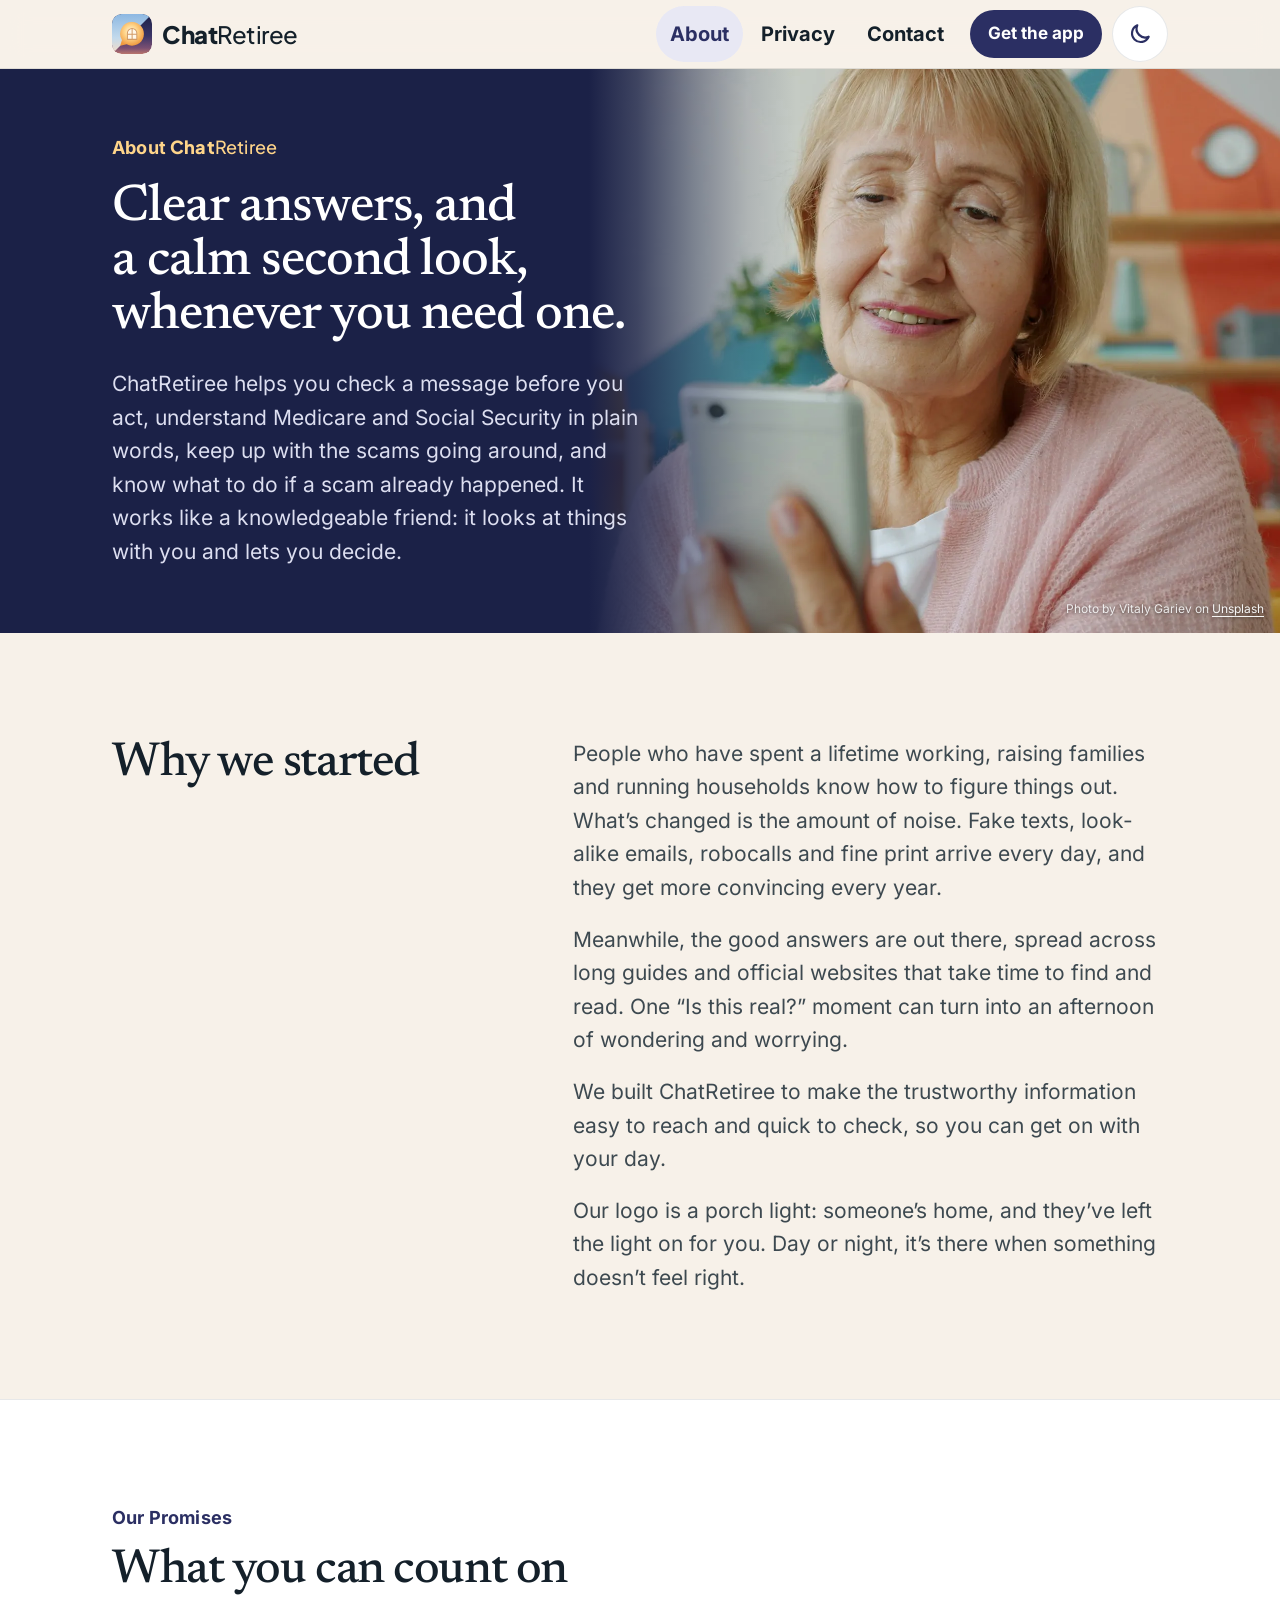
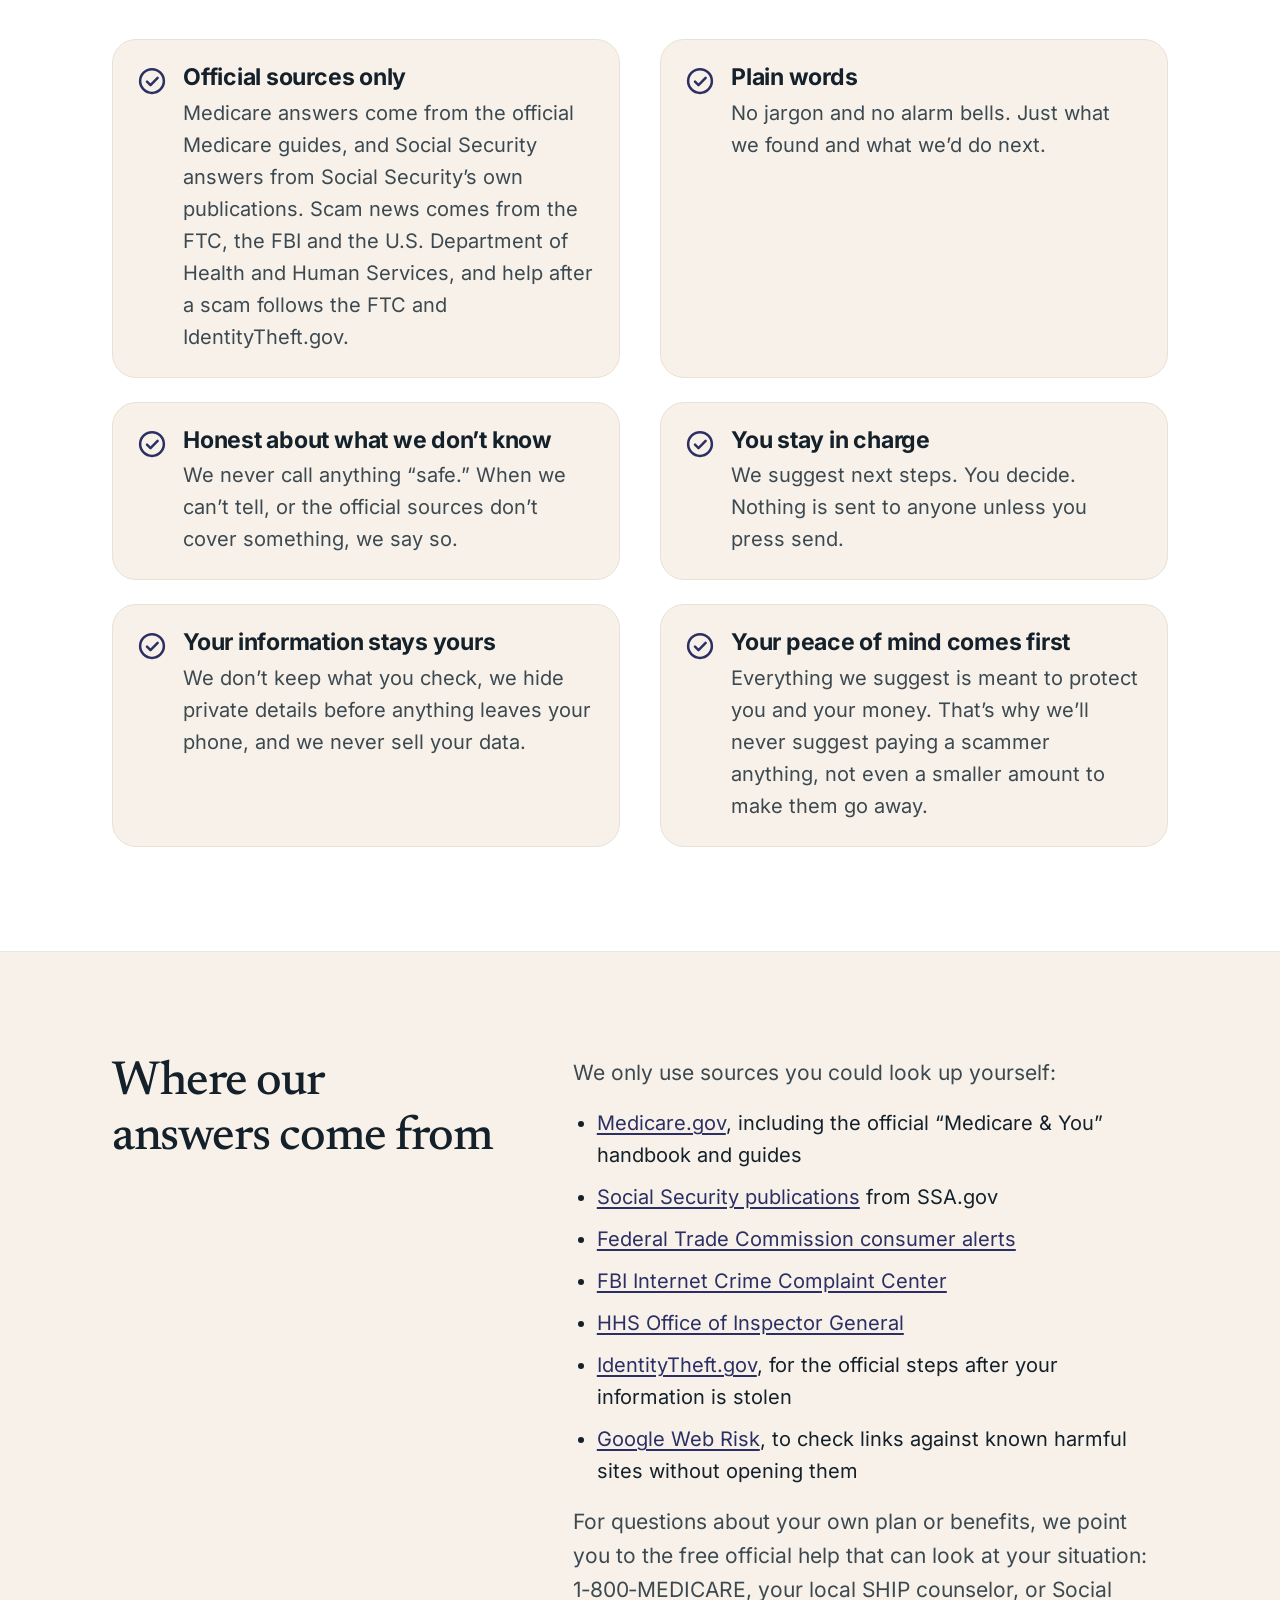
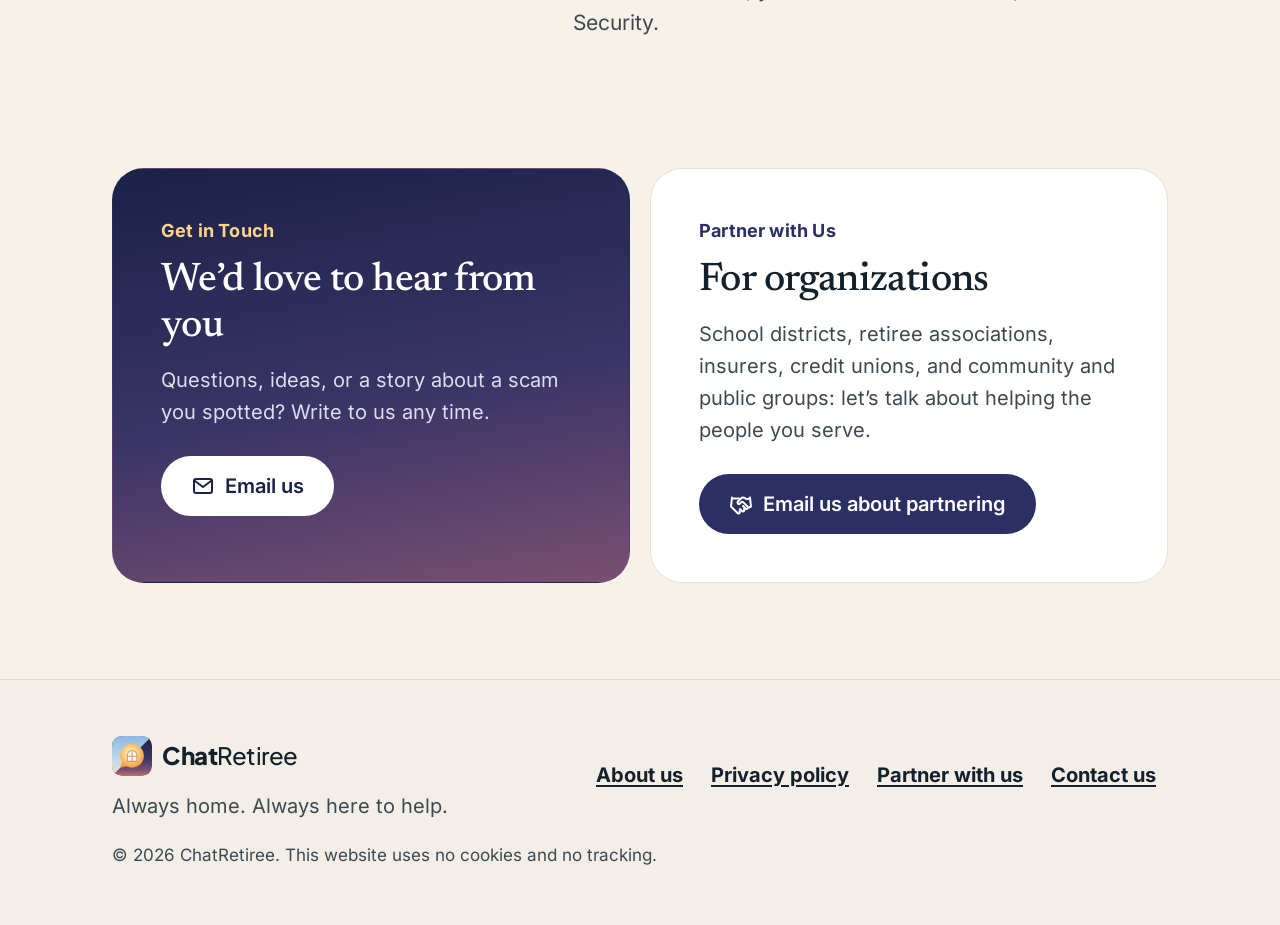
==== about/index.html @ e8a0daec "Match today's app: window light logo, 'Always home. Always here to help.', fresh screens - Logo, fav" ====
<!doctype html>
<html lang="en">
<head>
<meta charset="utf-8">
<meta name="viewport" content="width=device-width, initial-scale=1">
<title>About us · ChatRetiree</title>
<meta name="description" content="Why we built ChatRetiree, what we believe, and where our answers come from.">
<meta name="theme-color" content="#F7F1E9">
<meta property="og:title" content="About us · ChatRetiree">
<meta property="og:description" content="Why we built ChatRetiree, what we believe, and where our answers come from.">
<meta property="og:image" content="https://chatretiree.com/assets/icon.png?v=42">
<link rel="icon" href="../assets/favicon.png?v=42" type="image/png">
<link rel="apple-touch-icon" href="../assets/icon.png?v=42">
<link rel="stylesheet" href="../assets/site.css?v=42">
<script src="../assets/site.js?v=42"></script>

</head>
<body>
<svg class="sprite" width="0" height="0" aria-hidden="true" focusable="false"><defs><radialGradient id="crGlow" cx="45%" cy="40%" r="60%"><stop offset="0" stop-color="#FFF6DF"/><stop offset=".45" stop-color="#FFD58A"/><stop offset="1" stop-color="#F09A3E"/></radialGradient><linearGradient id="crDusk" x1="0" y1="0" x2="0" y2="1"><stop offset="0" stop-color="#1B2147"/><stop offset=".55" stop-color="#3A3566"/><stop offset=".85" stop-color="#7A4F72"/><stop offset="1" stop-color="#B9746C"/></linearGradient><linearGradient id="crDay" x1="0" y1="0" x2="0" y2="1"><stop offset="0" stop-color="#8DB8E2"/><stop offset=".6" stop-color="#C3DAEC"/><stop offset="1" stop-color="#F7DCC4"/></linearGradient><radialGradient id="crHalo" cx="50%" cy="50%" r="50%"><stop offset=".3" stop-color="#FFC56E" stop-opacity=".55"/><stop offset="1" stop-color="#FFC56E" stop-opacity="0"/></radialGradient><linearGradient id="crPuff" x1="0" y1="0" x2="0" y2="1"><stop offset=".35" stop-color="#FFFFFF"/><stop offset="1" stop-color="#E3EAF4"/></linearGradient></defs></svg>
<a class="skip" href="#main">Skip to main content</a>
<header class="top"><div class="wrap">
  <a class="brand" href="../" aria-label="ChatRetiree home"><svg viewBox="0 0 120 120" aria-hidden="true" focusable="false"><clipPath id="crClip"><rect width="120" height="120" rx="28"/></clipPath><g clip-path="url(#crClip)"><rect width="120" height="120" fill="url(#crDusk)"/><path d="M0 0H120L0 120z" fill="url(#crDay)"/></g><g transform="translate(-10.29 -6.31) scale(1.1778)"><path d="M60 26a30 30 0 1 1-13.8 56.6L29.5 86.5l4.6-14.6A30 30 0 0 1 60 26z" fill="url(#crGlow)"/><path d="M48 70V54a12 12 0 0 1 24 0v16z" fill="#FFF8EA" stroke="#D29B66" stroke-width="2.6" stroke-linejoin="round"/><path d="M60 42v28M48 57h24" stroke="#D29B66" stroke-width="2.6"/></g></svg><span><b>Chat</b>Retiree</span></a>
  <nav class="nav" aria-label="Main">
    <a href="../about/" aria-current="page" class="hide-sm">About</a>
    <a href="../privacy/" class="hide-sm">Privacy</a>
    <a href="../contact/" class="hide-sm">Contact</a>
    <a class="get-app" href="../app/">Get the app</a>
    <button class="theme" type="button" hidden aria-label="Switch to dark" aria-pressed="false"><svg class="moon" viewBox="0 0 24 24" fill="none" stroke="currentColor" stroke-width="2" stroke-linecap="round" stroke-linejoin="round" aria-hidden="true" focusable="false"><path d="M20 14.5A8 8 0 0 1 9.5 4a8 8 0 1 0 10.5 10.5z"/></svg><svg class="sun" viewBox="0 0 24 24" fill="none" stroke="currentColor" stroke-width="2" stroke-linecap="round" stroke-linejoin="round" aria-hidden="true" focusable="false"><circle cx="12" cy="12" r="4"/><path d="M12 2v2M12 20v2M4.9 4.9l1.4 1.4M17.7 17.7l1.4 1.4M2 12h2M20 12h2M4.9 19.1l1.4-1.4M17.7 6.3l1.4-1.4"/></svg></button>
  </nav>
</div></header>
<main id="main">

<section class="a-hero a-hero-photo" aria-labelledby="about-h">
  <div class="a-photo-bg" role="img" aria-label="A smiling older woman looking at her phone at home."></div>
  <div class="wrap a-hero-copy">
    <p class="h-eyebrow">About <span class="wm"><b>Chat</b>Retiree</span></p>
    <h1 id="about-h">Clear answers, and a calm second look, whenever you need one.</h1>
    <p class="a-lead">ChatRetiree helps you check a message before you act, understand Medicare and Social Security in plain words, keep up with the scams going around, and know what to do if a scam already happened. It works like a knowledgeable friend: it looks at things with you and lets you decide.</p>
  </div>
  <p class="a-credit">Photo by Vitaly Gariev on <a href="https://unsplash.com/photos/elderly-woman-smiling-while-looking-at-smartphone-cHbyGVOQspk" rel="noopener">Unsplash</a></p>
</section>

<section class="a-sec" aria-labelledby="story-h">
  <div class="wrap a-split">
    <h2 id="story-h">Why we started</h2>
    <div class="a-prose">
      <p>People who have spent a lifetime working, raising families and running households know how to figure things out. What’s changed is the amount of noise. Fake texts, look-alike emails, robocalls and fine print arrive every day, and they get more convincing every year.</p>
      <p>Meanwhile, the good answers are out there, spread across long guides and official websites that take time to find and read. One “Is this real?” moment can turn into an afternoon of wondering and worrying.</p>
      <p>We built ChatRetiree to make the trustworthy information easy to reach and quick to check, so you can get on with your day.</p>
      <p>Our logo is a porch light: someone’s home, and they’ve left the light on for you. Day or night, it’s there when something doesn’t feel right.</p>
    </div>
  </div>
</section>

<section class="a-sec a-tint" aria-labelledby="promise-h">
  <div class="wrap">
    <p class="h-eyebrow">Our Promises</p>
    <h2 id="promise-h">What you can count on</h2>
    <ul class="a-promises">
      <li><svg viewBox="0 0 24 24" fill="none" stroke="currentColor" stroke-width="2" stroke-linecap="round" stroke-linejoin="round" aria-hidden="true" focusable="false"><circle cx="12" cy="12" r="9.5"/><path d="m8 12.5 2.8 2.8L16.5 9.5"/></svg><div><h3>Official sources only</h3><p>Medicare answers come from the official Medicare guides, and Social Security answers from Social Security’s own publications. Scam news comes from the FTC, the FBI and the U.S. Department of Health and Human Services, and help after a scam follows the FTC and IdentityTheft.gov.</p></div></li>
      <li><svg viewBox="0 0 24 24" fill="none" stroke="currentColor" stroke-width="2" stroke-linecap="round" stroke-linejoin="round" aria-hidden="true" focusable="false"><circle cx="12" cy="12" r="9.5"/><path d="m8 12.5 2.8 2.8L16.5 9.5"/></svg><div><h3>Plain words</h3><p>No jargon and no alarm bells. Just what we found and what we’d do next.</p></div></li>
      <li><svg viewBox="0 0 24 24" fill="none" stroke="currentColor" stroke-width="2" stroke-linecap="round" stroke-linejoin="round" aria-hidden="true" focusable="false"><circle cx="12" cy="12" r="9.5"/><path d="m8 12.5 2.8 2.8L16.5 9.5"/></svg><div><h3>Honest about what we don’t know</h3><p>We never call anything “safe.” When we can’t tell, or the official sources don’t cover something, we say so.</p></div></li>
      <li><svg viewBox="0 0 24 24" fill="none" stroke="currentColor" stroke-width="2" stroke-linecap="round" stroke-linejoin="round" aria-hidden="true" focusable="false"><circle cx="12" cy="12" r="9.5"/><path d="m8 12.5 2.8 2.8L16.5 9.5"/></svg><div><h3>You stay in charge</h3><p>We suggest next steps. You decide. Nothing is sent to anyone unless you press send.</p></div></li>
      <li><svg viewBox="0 0 24 24" fill="none" stroke="currentColor" stroke-width="2" stroke-linecap="round" stroke-linejoin="round" aria-hidden="true" focusable="false"><circle cx="12" cy="12" r="9.5"/><path d="m8 12.5 2.8 2.8L16.5 9.5"/></svg><div><h3>Your information stays yours</h3><p>We don’t keep what you check, we hide private details before anything leaves your phone, and we never sell your data.</p></div></li>
      <li><svg viewBox="0 0 24 24" fill="none" stroke="currentColor" stroke-width="2" stroke-linecap="round" stroke-linejoin="round" aria-hidden="true" focusable="false"><circle cx="12" cy="12" r="9.5"/><path d="m8 12.5 2.8 2.8L16.5 9.5"/></svg><div><h3>Your peace of mind comes first</h3><p>Everything we suggest is meant to protect you and your money. That’s why we’ll never suggest paying a scammer anything, not even a smaller amount to make them go away.</p></div></li>
    </ul>
  </div>
</section>

<section class="a-sec" aria-labelledby="src-h">
  <div class="wrap a-split">
    <h2 id="src-h">Where our answers come from</h2>
    <div class="a-prose">
      <p>We only use sources you could look up yourself:</p>
      <ul class="a-src">
        <li><a href="https://www.medicare.gov/" rel="noopener">Medicare.gov</a>, including the official “Medicare &amp; You” handbook and guides</li>
        <li><a href="https://www.ssa.gov/pubs/" rel="noopener">Social Security publications</a> from SSA.gov</li>
        <li><a href="https://consumer.ftc.gov/consumer-alerts" rel="noopener">Federal Trade Commission consumer alerts</a></li>
        <li><a href="https://www.ic3.gov/" rel="noopener">FBI Internet Crime Complaint Center</a></li>
        <li><a href="https://oig.hhs.gov/" rel="noopener">HHS Office of Inspector General</a></li>
        <li><a href="https://www.identitytheft.gov/" rel="noopener">IdentityTheft.gov</a>, for the official steps after your information is stolen</li>
        <li><a href="https://cloud.google.com/web-risk" rel="noopener">Google Web Risk</a>, to check links against known harmful sites without opening them</li>
      </ul>
      <p>For questions about your own plan or benefits, we point you to the free official help that can look at your situation: 1‑800‑MEDICARE, your local SHIP counselor, or Social Security.</p>
    </div>
  </div>
</section>

<section class="h-end" aria-label="Get in touch">
  <div class="wrap h-end-grid">
    <div class="h-end-card h-end-soon">
      <p class="h-eyebrow">Get in Touch</p>
      <h2>We’d love to hear from you</h2>
      <p>Questions, ideas, or a story about a scam you spotted? Write to us any time.</p>
      <a class="btn h-btn-light" href="mailto:support@chatretiree.com"><svg viewBox="0 0 24 24" fill="none" stroke="currentColor" stroke-width="2" stroke-linecap="round" stroke-linejoin="round" aria-hidden="true" focusable="false"><rect x="3" y="5" width="18" height="14" rx="2"/><path d="m4 7 8 6 8-6"/></svg>Email us</a>
    </div>
    <div class="h-end-card">
      <p class="h-eyebrow">Partner with Us</p>
      <h2>For organizations</h2>
      <p>School districts, retiree associations, insurers, credit unions, and community and public groups: let’s talk about helping the people you serve.</p>
      <a class="btn btn-primary" href="mailto:support@chatretiree.com?subject=Partnering%20with%20ChatRetiree"><svg viewBox="0 0 24 24" fill="none" stroke="currentColor" stroke-width="2" stroke-linecap="round" stroke-linejoin="round" aria-hidden="true" focusable="false"><path d="m11 17 2 2a1.4 1.4 0 0 0 2-2"/><path d="m14 14 2.5 2.5a1.4 1.4 0 0 0 2-2l-3.9-3.9a2 2 0 0 0-2.8 0l-.9.9a1.4 1.4 0 0 1-2-2l2.8-2.8a3.5 3.5 0 0 1 4.3-.5l.6.4a2 2 0 0 0 1.4.3L21 6.5"/><path d="m21 5.5 1 9-2 1"/><path d="M3 5.5l-1 9 6.5 6.5a1.4 1.4 0 0 0 2-2"/><path d="M3 6.5h7"/></svg>Email us about partnering</a>
    </div>
  </div>
</section>

</main>
<footer><div class="wrap">
  <div>
    <a class="brand" href="../" aria-label="ChatRetiree home"><svg viewBox="0 0 120 120" aria-hidden="true" focusable="false"><clipPath id="crClip"><rect width="120" height="120" rx="28"/></clipPath><g clip-path="url(#crClip)"><rect width="120" height="120" fill="url(#crDusk)"/><path d="M0 0H120L0 120z" fill="url(#crDay)"/></g><g transform="translate(-10.29 -6.31) scale(1.1778)"><path d="M60 26a30 30 0 1 1-13.8 56.6L29.5 86.5l4.6-14.6A30 30 0 0 1 60 26z" fill="url(#crGlow)"/><path d="M48 70V54a12 12 0 0 1 24 0v16z" fill="#FFF8EA" stroke="#D29B66" stroke-width="2.6" stroke-linejoin="round"/><path d="M60 42v28M48 57h24" stroke="#D29B66" stroke-width="2.6"/></g></svg><span><b>Chat</b>Retiree</span></a>
    <p class="tag">Always home. Always here to help.</p>
  </div>
  <nav aria-label="Footer">
    <a href="../about/" aria-current="page">About us</a>
    <a href="../privacy/">Privacy policy</a>
    <a href="../#partner">Partner with us</a>
    <a href="../contact/">Contact us</a>
  </nav>
  <small>© 2026 ChatRetiree. This website uses no cookies and no tracking.</small>
</div></footer>
</body>
</html>
---- assets/site.css ----
/* ChatRetiree website. Same look as the app: warm paper, a living sky, one warm light, evening blue for actions.
   Body text 20px, AAA contrast, 56px targets, works in light and dark. No outside requests. */
@font-face{font-family:"Inter";src:url(fonts/Inter_400Regular.woff2) format("woff2");font-weight:400;font-display:swap}
@font-face{font-family:"Inter";src:url(fonts/Inter_600SemiBold.woff2) format("woff2");font-weight:600;font-display:swap}
@font-face{font-family:"Inter";src:url(fonts/Inter_700Bold.woff2) format("woff2");font-weight:700 900;font-display:swap}
@font-face{font-family:"Newsreader";src:url(fonts/Newsreader_400Regular.woff2) format("woff2");font-weight:400;font-display:swap}
@font-face{font-family:"Newsreader";src:url(fonts/Newsreader_500Medium.woff2) format("woff2");font-weight:500 900;font-display:swap}
@font-face{font-family:"Brand";src:url(fonts/PlusJakartaSans_500Medium.woff2) format("woff2");font-weight:500;font-display:swap}
@font-face{font-family:"Brand";src:url(fonts/PlusJakartaSans_700Bold.woff2) format("woff2");font-weight:700;font-display:swap}
@font-face{font-family:"Brand";src:url(fonts/PlusJakartaSans_800ExtraBold.woff2) format("woff2");font-weight:800;font-display:swap}

:root{
  --bg:#F7F1E9;--surface:#FFFFFF;--sunk:#F3EEE7;--ink:#14202A;--ink2:#3D4950;--line:#E9E1D6;--line-strong:#8C8578;
  --accent:#2B2F63;--accent-ink:#FFFFFF;--accent-soft:#E8E8F4;--accent-pressed:#1E2250;
  --warm-soft:#FDEEDD;--warn:#6E3305;--warn-soft:#FDEEDD;--verify:#5A4200;--verify-soft:#FFF4D1;--danger:#8E1218;--danger-soft:#FBE9E7;
  --blue:#285588;--blue-soft:#E7EEF5;--sage:#1C6133;--sage-soft:#E7F5EC;--clay:#7B4624;--clay-soft:#F5EDE7;
  --shadow:0 8px 28px rgba(31,42,46,.08);
  --hero:#2B2F63;--hero-ink:#FFFFFF;--hero-ink2:#E8E8F4;
  color-scheme:light;
}
:root[data-site="dark"]{
  --bg:#0F1328;--surface:#1C2140;--sunk:#141834;--ink:#F1EEE8;--ink2:#D5DCDA;--line:#2C3256;--line-strong:#6F7B7A;
  --accent:#BFC4F2;--accent-ink:#06211F;--accent-soft:#262B4D;--accent-pressed:#D6D9F7;
  --warm-soft:#3A2616;--warn:#FFB27F;--warn-soft:#3A2616;--verify:#F1CB5E;--verify-soft:#33290C;--danger:#FF8F88;--danger-soft:#3A1718;
  --blue:#9ABCE2;--blue-soft:#212D3B;--sage:#79D898;--sage-soft:#213B2A;--clay:#E0B394;--clay-soft:#3B2B21;
  --shadow:0 8px 28px rgba(0,0,0,.35);
  --hero:#262B4D;--hero-ink:#F1EEE8;--hero-ink2:#D5DCDA;
  color-scheme:dark;
}

*{box-sizing:border-box}
html{-webkit-text-size-adjust:100%}
body{margin:0;background:var(--bg);color:var(--ink);font:400 20px/1.6 "Inter",-apple-system,"Segoe UI",Roboto,Arial,sans-serif;overflow-x:hidden}
h1,h2,h3{font-family:"Inter",-apple-system,"Segoe UI",Roboto,Arial,sans-serif;font-weight:800;letter-spacing:-.02em;line-height:1.15;margin:0}
h1{font-size:clamp(40px,7vw,64px)}
h2{font-size:clamp(30px,4.4vw,40px)}
h3{font-size:24px;font-weight:700;letter-spacing:-.01em}
p{margin:0}
a{color:var(--accent);text-underline-offset:3px}
a:hover{color:var(--accent-pressed)}
:focus-visible{outline:3px solid var(--accent);outline-offset:3px;border-radius:8px}
.wrap{max-width:1120px;margin:0 auto;padding:0 16px}
@media (min-width:700px){.wrap{padding:0 32px}}
.skip{position:absolute;left:-9999px;top:8px;background:var(--surface);padding:12px 16px;border-radius:12px;z-index:10}
.skip:focus{left:16px}

/* Header */
.top{padding:16px 0}
.top .wrap{display:flex;align-items:center;justify-content:space-between;gap:12px}
.brand{display:flex;align-items:center;gap:10px;color:var(--ink);text-decoration:none;min-height:56px;flex-shrink:0}
.brand svg{width:40px;height:40px;flex-shrink:0}
.brand span{font-family:"Inter",sans-serif;font-size:24px;letter-spacing:-.02em;font-weight:500}
.brand b{font-weight:800}
.nav{display:flex;align-items:center;gap:4px}
.nav a{display:inline-flex;align-items:center;min-height:56px;padding:0 14px;border-radius:999px;color:var(--ink);text-decoration:none;font-weight:700}
.nav a:hover{background:var(--accent-soft);color:var(--ink)}
.nav a[aria-current="page"]{background:var(--accent-soft);color:var(--accent)}
.theme{width:56px;height:56px;border-radius:999px;border:0;background:var(--surface);box-shadow:var(--shadow);color:var(--accent);display:inline-flex;align-items:center;justify-content:center;cursor:pointer;margin-left:6px;flex-shrink:0}
.theme svg{width:26px;height:26px}
.theme .sun{display:none}
:root[data-mode="dark"] .theme .sun{display:block}
:root[data-mode="dark"] .theme .moon{display:none}
@media (max-width:600px){.nav .hide-sm{display:none}.brand span{font-size:22px}.brand svg{width:36px;height:36px}}

/* Hero */
.hero{padding:24px 0 56px}
.hero .wrap{display:grid;gap:40px;align-items:center}
@media (min-width:900px){.hero .wrap{grid-template-columns:1.1fr .9fr;gap:56px}.hero{padding:48px 0 88px}}
.pill{display:inline-flex;align-items:center;gap:8px;background:var(--accent-soft);color:var(--accent);font-weight:700;font-size:18px;padding:8px 16px;border-radius:20px;margin-bottom:20px}
.pill svg{width:20px;height:20px}
.lead{font-size:clamp(21px,2.4vw,24px);color:var(--ink2);margin-top:20px;max-width:34em}
.hero-actions{display:flex;flex-wrap:wrap;gap:12px;margin-top:32px}
.btn{display:inline-flex;align-items:center;justify-content:center;gap:10px;min-height:60px;padding:0 28px;border-radius:999px;font-family:"Inter",sans-serif;font-weight:700;font-size:20px;text-decoration:none;border:2px solid transparent}
.btn svg{width:24px;height:24px}
.btn-primary{background:var(--accent);color:var(--accent-ink)}
.btn-primary:hover{background:var(--accent-pressed);color:var(--accent-ink)}
.btn-quiet{background:var(--surface);color:var(--accent);border-color:var(--line-strong)}
.btn-quiet:hover{background:var(--accent-soft);color:var(--accent)}

/* Conversation picture */
.talk{margin:0;background:var(--hero);border-radius:28px;padding:28px 22px;box-shadow:var(--shadow);position:relative;overflow:hidden}
@media (min-width:700px){.talk{padding:36px 32px}}
.talk::after{content:"";position:absolute;right:-40px;top:-40px;width:160px;height:160px;border-radius:50%;background:rgba(255,255,255,.07)}
.talk-label{color:var(--hero-ink2);font-size:17px;margin-bottom:16px;position:relative;z-index:1}
.bubble{position:relative;z-index:1;padding:16px 20px;border-radius:22px;font-size:19px;line-height:1.5;max-width:92%}
.bubble + .bubble{margin-top:14px}
.bubble.me{background:rgba(255,255,255,.14);color:var(--hero-ink);margin-left:auto;border-bottom-right-radius:6px}
.bubble.us{background:var(--surface);color:var(--ink);border-bottom-left-radius:6px}
.bubble.us .who{display:flex;align-items:center;gap:8px;font-family:"Inter",sans-serif;font-weight:700;font-size:16px;color:var(--accent);margin-bottom:6px}
.bubble.us .who svg{width:22px;height:22px}
.bubble ol{margin:8px 0 0;padding-left:24px}
.bubble li{margin:4px 0}

/* Sections */
section{padding:56px 0}
@media (min-width:900px){section{padding:80px 0}}
.band{background:var(--sunk)}
.section-head{max-width:40em;margin-bottom:36px}
.section-head p{color:var(--ink2);margin-top:14px;font-size:21px}
.cards{display:grid;gap:20px}
@media (min-width:700px){.cards{grid-template-columns:repeat(2,1fr)}}
.card{background:var(--surface);border-radius:24px;padding:28px;box-shadow:var(--shadow)}
.card p{color:var(--ink2);margin-top:10px}
.icon{width:60px;height:60px;border-radius:18px;display:flex;align-items:center;justify-content:center;margin-bottom:18px}
.icon svg{width:30px;height:30px}
.t-teal{background:var(--accent-soft);color:var(--accent)}
.t-blue{background:var(--blue-soft);color:var(--blue)}
.t-sage{background:var(--sage-soft);color:var(--sage)}
.t-clay{background:var(--clay-soft);color:var(--clay)}
.soon{display:inline-block;margin-top:14px;font-size:17px;font-weight:700;color:var(--ink2);background:var(--sunk);padding:4px 12px;border-radius:999px}

.steps{list-style:none;margin:0;padding:0;display:grid;gap:20px;counter-reset:step}
@media (min-width:900px){.steps{grid-template-columns:repeat(3,1fr)}}
.steps li{background:var(--surface);border-radius:24px;padding:28px;box-shadow:var(--shadow);counter-increment:step}
.steps li::before{content:counter(step);display:flex;align-items:center;justify-content:center;width:52px;height:52px;border-radius:50%;background:var(--accent);color:var(--accent-ink);font-family:"Inter",sans-serif;font-weight:800;font-size:24px;margin-bottom:16px}
.steps p{color:var(--ink2);margin-top:8px}

.split{display:grid;gap:32px;align-items:start}
@media (min-width:900px){.split{grid-template-columns:1fr 1fr;gap:56px}}
.checks{list-style:none;margin:24px 0 0;padding:0}
.checks li{display:flex;gap:14px;margin-bottom:18px}
.checks svg{width:28px;height:28px;flex-shrink:0;color:var(--accent);margin-top:2px}
.help{background:var(--warm-soft);border-radius:24px;padding:28px}
.help h3{display:flex;gap:12px;align-items:center}
.help h3 svg{width:30px;height:30px;color:var(--warn);flex-shrink:0}
.help p{margin-top:14px}

.cta{background:var(--hero);color:var(--hero-ink);border-radius:28px;padding:36px 24px;text-align:center}
@media (min-width:700px){.cta{padding:56px 48px}}
.cta p{color:var(--hero-ink2);font-size:21px;margin:16px auto 0;max-width:32em}
.cta .btn{margin-top:28px;background:var(--surface);color:var(--accent)}
.cta .btn:hover{background:var(--accent-soft)}

/* Plain text pages (privacy, contact) */
.page{max-width:760px;margin:0 auto;padding:24px 16px 72px}
.page h1{font-size:clamp(36px,6vw,48px)}
.page h2{font-size:28px;margin:44px 0 10px;color:var(--accent)}
.page .date{color:var(--ink2);margin-top:8px}
.page ul{padding-left:26px}
.page li{margin:0 0 12px}
.page .note{background:var(--sunk);border-radius:20px;padding:22px 24px;margin-top:40px}
.page .note h2{margin-top:0;font-size:24px}
.page .lead{margin-top:16px}
.contact-card{background:var(--surface);border-radius:24px;padding:28px;box-shadow:var(--shadow);margin-top:32px}
.contact-card .email{font-family:"Inter",sans-serif;font-weight:700;font-size:clamp(22px,4.5vw,28px);word-break:break-word}
.contact-card p + p{margin-top:12px}
.contact-card .btn{margin-top:24px}

/* Footer */
footer{border-top:1px solid var(--line);padding:40px 0 48px;margin-top:24px}
footer .wrap{display:flex;flex-wrap:wrap;gap:20px 40px;justify-content:space-between;align-items:center}
footer .tag{color:var(--ink2);margin-top:6px}
footer nav{display:flex;flex-wrap:wrap;gap:4px}
footer nav a{display:inline-flex;align-items:center;min-height:56px;padding:0 12px;color:var(--ink);font-weight:700}
footer small{display:block;color:var(--ink2);font-size:17px;width:100%}

/* Tiles that open examples */
a.card{display:block;text-decoration:none;color:inherit;transition:transform .15s ease, box-shadow .15s ease;border:2px solid transparent}
a.card:hover{transform:translateY(-2px);border-color:var(--accent-soft)}
a.card h3{color:var(--ink)}
.more{display:inline-flex;align-items:center;gap:8px;margin-top:18px;min-height:32px;font-family:"Inter",sans-serif;font-weight:700;color:var(--accent)}
.more svg{width:22px;height:22px}

/* Example pages */
.back{display:inline-flex;align-items:center;gap:8px;min-height:56px;font-weight:700;text-decoration:none}
.back svg{width:22px;height:22px}
.ex-page{max-width:820px;margin:0 auto;padding:8px 16px 40px}
.ex-page h1{font-size:clamp(34px,6vw,48px)}
.ex-note{display:flex;gap:12px;align-items:flex-start;background:var(--sunk);border-radius:18px;padding:16px 20px;margin-top:24px;font-size:18px;color:var(--ink2)}
.ex-note svg{width:24px;height:24px;flex-shrink:0;color:var(--accent);margin-top:2px}
.pick{margin-top:32px}
.pick h2{font-size:24px}
.chips{display:none;flex-wrap:wrap;gap:12px;margin-top:14px}
.js .chips{display:flex}
.chip{min-height:56px;padding:0 22px;border-radius:999px;border:2px solid var(--line-strong);background:var(--surface);color:var(--ink);font:700 19px/1.2 "Inter",sans-serif;cursor:pointer}
.chip:hover{border-color:var(--accent)}
.chip[aria-pressed="true"]{background:var(--accent);border-color:var(--accent);color:var(--accent-ink)}
.ex{margin-top:28px}
.js .ex{display:none}
.js .ex.on{display:block}
.ex + .ex{border-top:1px solid var(--line);padding-top:28px}
.js .ex + .ex{border-top:0;padding-top:0}
.ex-h{font-size:24px}
.js .ex-h{position:absolute;left:-9999px}
.stage{background:var(--surface);border-radius:28px;box-shadow:var(--shadow);padding:24px 20px;margin-top:8px}
@media (min-width:700px){.stage{padding:32px}}
.who-label{font-family:"Inter",sans-serif;font-weight:700;font-size:17px;color:var(--ink2);margin-bottom:10px}
.in-bubble{background:var(--sunk);border-radius:22px;border-bottom-left-radius:6px;padding:16px 20px;font-size:19px;line-height:1.55;word-break:break-word}
.in-bubble.question{background:var(--accent);color:var(--accent-ink);border-radius:22px;border-bottom-right-radius:6px;margin-left:auto;max-width:90%;width:fit-content;font-family:"Inter",sans-serif;font-weight:700}
.shot{max-width:300px;margin:0 auto;background:#111;border-radius:34px;padding:12px}
.shot-screen{background:#F2F2F7;border-radius:24px;padding:18px 14px 26px;color:#1C1C1E;font-family:-apple-system,"Segoe UI",Roboto,Arial,sans-serif}
.shot-from{text-align:center;font-size:14px;color:#6B6B70;margin-bottom:12px}
.shot-from b{display:block;color:#1C1C1E;font-size:16px}
.shot-msg{background:#E5E5EA;border-radius:18px;border-bottom-left-radius:4px;padding:10px 14px;font-size:16px;line-height:1.4;color:#1C1C1E}
.read-note{margin-top:16px;font-size:18px;color:var(--ink2)}
.go{margin-top:20px;width:100%;border:0;cursor:pointer}
.no-js-only{display:block}
.js .no-js-only{display:none}
.go{display:none}
.js .go{display:inline-flex}
.thinking{display:none;align-items:center;gap:12px;margin-top:20px;color:var(--ink2);font-size:19px}
.thinking.on{display:flex}
.dots{display:inline-flex;gap:6px}
.dots i{width:10px;height:10px;border-radius:50%;background:var(--accent);animation:dot 1s infinite ease-in-out}
.dots i:nth-child(2){animation-delay:.15s}.dots i:nth-child(3){animation-delay:.3s}
@keyframes dot{0%,80%,100%{opacity:.25}40%{opacity:1}}
@media (prefers-reduced-motion:reduce){.dots i{animation:none}a.card{transition:none}}
.answer{margin-top:24px}
.js .answer{display:none}
.js .answer.shown{display:block}
.answer > * + *{margin-top:16px}
.verdict{border-radius:24px;padding:20px}
.verdict .top{display:flex;align-items:center;gap:14px}
.verdict .badge{width:56px;height:56px;border-radius:50%;background:var(--surface);display:flex;align-items:center;justify-content:center;flex-shrink:0}
.verdict .badge svg{width:30px;height:30px}
.verdict h3{font-size:24px}
.verdict p{margin-top:12px}
.verdict .status{display:inline-block;margin-top:12px;background:var(--surface);border-radius:999px;padding:4px 12px;font-size:16px;font-weight:700}
.lv-strong{background:var(--warn-soft)}.lv-strong h3,.lv-strong .badge,.lv-strong .status{color:var(--warn)}
.lv-verify{background:var(--verify-soft)}.lv-verify h3,.lv-verify .badge,.lv-verify .status{color:var(--verify)}
.panel{background:var(--bg);border-radius:20px;padding:20px}
.panel h4{font-family:"Inter",sans-serif;font-size:20px;margin:0 0 8px}
.panel ul,.panel ol{margin:0;padding-left:24px}
.panel li + li{margin-top:8px}
.urgent{background:var(--danger-soft)}
.urgent h4{color:var(--danger)}
.call911{font-family:"Inter",sans-serif;font-weight:800;font-size:22px;color:var(--danger)}
.reply{background:var(--accent-soft);border-radius:22px;border-bottom-left-radius:6px;padding:18px 20px}
.reply .who{display:flex;align-items:center;gap:8px;font-family:"Inter",sans-serif;font-weight:700;font-size:16px;color:var(--accent);margin-bottom:8px}
.reply .who svg{width:22px;height:22px}
.reply ul{margin:10px 0 0;padding-left:24px}
.reply li + li{margin-top:8px}
.cite{font-size:17px;color:var(--ink2)}
.email{border:2px solid var(--line);border-radius:20px;overflow:hidden}
.email .hdr{background:var(--sunk);padding:12px 18px;font-size:17px}
.email .hdr div + div{margin-top:4px}
.email .body{padding:18px;white-space:pre-line;font-size:18px;line-height:1.55;word-break:break-word}
.fake-btn{display:flex;align-items:center;justify-content:center;gap:10px;min-height:56px;border-radius:999px;border:2px solid var(--line-strong);font-family:"Inter",sans-serif;font-weight:700;color:var(--accent);background:var(--surface)}
.fake-btn svg{width:22px;height:22px}
.next-ex{margin-top:48px}
.next-ex h2{font-size:26px}
.next-list{display:grid;gap:12px;margin-top:16px}
@media (min-width:700px){.next-list{grid-template-columns:repeat(3,1fr)}}
.next-list a{display:flex;align-items:center;gap:12px;min-height:64px;padding:12px 18px;background:var(--surface);border-radius:18px;box-shadow:var(--shadow);text-decoration:none;color:var(--ink);font-weight:700}
.next-list .icon{width:44px;height:44px;border-radius:14px;margin:0;flex-shrink:0}
.next-list .icon svg{width:24px;height:24px}
.js .go[hidden]{display:none}

/* Hero: a sample of the app */
.phone{margin:0 auto;width:100%;max-width:400px}
.phone-screen{background:var(--bg);border:10px solid #14202A;border-radius:40px;padding:18px 16px 20px;box-shadow:0 18px 48px rgba(31,42,46,.18)}
.app-bar{display:flex;align-items:center;gap:8px;font-family:"Inter",sans-serif;font-size:19px;font-weight:500;color:var(--ink);margin-bottom:14px}
.app-bar svg{width:30px;height:30px}
.app-bar b{font-weight:800}
.step-label{font-size:15px;font-weight:700;color:var(--ink2);margin-bottom:6px}
.sms{background:#E9E9EB;color:#1C1C1E;border-radius:18px;border-bottom-left-radius:4px;padding:10px 14px;font:16px/1.4 -apple-system,"Segoe UI",Roboto,Arial,sans-serif;margin-right:12%}
.fake-action{display:flex;align-items:center;justify-content:center;gap:8px;margin:14px 0;min-height:48px;border-radius:999px;background:var(--accent);color:var(--accent-ink);font-family:"Inter",sans-serif;font-weight:700;font-size:17px}
.fake-action svg{width:20px;height:20px}
.mini-verdict{background:var(--warn-soft);border-radius:20px;padding:14px}
.mini-verdict .top{display:flex;align-items:center;gap:10px;color:var(--warn);font-family:"Inter",sans-serif;font-size:18px;line-height:1.25}
.mini-verdict .badge{width:40px;height:40px;border-radius:50%;background:var(--surface);display:flex;align-items:center;justify-content:center;flex-shrink:0}
.mini-verdict .badge svg{width:22px;height:22px}
.mini-verdict p,.mini-next p{font-size:16px;line-height:1.45;margin-top:8px}
.mini-next{background:var(--surface);border-radius:20px;padding:14px;margin-top:10px;box-shadow:var(--shadow)}
.mini-next b{font-family:"Inter",sans-serif;font-size:17px}
.phone-cap{text-align:center;color:var(--ink2);font-size:17px;margin-top:12px}

/* Real app screens in a phone */
.ex-row{display:grid;gap:28px;align-items:start;margin-top:8px}
@media (min-width:860px){.ex-row{grid-template-columns:minmax(0,380px) 1fr;gap:48px}}
.ex-phone{width:100%;max-width:380px;margin:0 auto}
.device{margin:0}
.device-screen{border:10px solid #14202A;border-radius:40px;overflow-y:auto;overflow-x:hidden;height:min(640px,72vh);background:#F7F1E9;box-shadow:0 18px 48px rgba(31,42,46,.18);scrollbar-width:thin}
.device-screen img{display:block;width:100%;height:auto}
.device-screen:focus-visible{outline:3px solid var(--accent);outline-offset:4px}
.ex-phone .go{margin-top:20px;width:100%}
.scroll-hint{text-align:center;color:var(--ink2);font-size:17px;margin-top:10px}
.js .step-in.done{display:none}
.ex-side p{color:var(--ink2)}
.ex-side{background:var(--surface);border-radius:24px;padding:24px;box-shadow:var(--shadow)}
.ex-page{max-width:980px}
.phone-hero .device-screen{height:min(600px,70vh)}
@media (min-width:900px){.cards.three{grid-template-columns:repeat(3,1fr)}}
.card.plain{box-shadow:none;border:2px solid var(--line)}
.believe{margin-top:28px;background:var(--accent);color:var(--accent-ink);border-radius:24px;padding:28px}
.believe h3{color:var(--accent-ink)}
.believe p{margin-top:10px;font-size:21px;color:var(--accent-ink)}

/* ===== 2026-11 refresh: modern header, home page, footer ===== */
:root{--deep:#1B2147;--deep2:#2B2F63;--deep-ink:#FFFFFF;--deep-ink2:#D9DCF2;--band:#151A3A;--frame:#161A2E;--hair:rgba(31,42,46,.10)}
:root[data-site="dark"]{--deep:#141838;--deep2:#252B5C;--deep-ink:#F1EEE8;--deep-ink2:#C9CDDA;--band:#0C0F22;--frame:#05060F;--hair:rgba(255,255,255,.10)}

.top{position:sticky;top:0;z-index:20;padding:6px 0;background:var(--bg);border-bottom:1px solid var(--hair)}
@supports (backdrop-filter:blur(1px)){.top{background:color-mix(in srgb,var(--bg) 86%,transparent);backdrop-filter:saturate(1.4) blur(14px);-webkit-backdrop-filter:saturate(1.4) blur(14px)}}
.theme{box-shadow:none;border:1px solid var(--hair)}

.h-eyebrow{font-family:"Inter",sans-serif;font-weight:700;font-size:16px;letter-spacing:.09em;text-transform:uppercase;color:var(--accent)}
.h-link{display:inline-flex;align-items:center;gap:10px;min-height:56px;margin-top:12px;font-family:"Inter",sans-serif;font-weight:700;font-size:20px;color:var(--accent);text-decoration:none}
.h-link svg{width:22px;height:22px;transition:transform .15s ease}
.h-link:hover svg{transform:translateX(4px)}
.h-link:hover{text-decoration:underline}
.h-sec-head{max-width:36em;margin-bottom:24px}
.h-sec-head h2{margin-top:12px;font-size:clamp(34px,5vw,56px);letter-spacing:-.03em;text-wrap:balance}

/* Hero */
.h-hero{padding:0;color:var(--deep-ink);background:radial-gradient(1200px 600px at 85% 10%,rgba(255,197,110,.22),transparent 60%),linear-gradient(160deg,var(--deep2),var(--deep));overflow:hidden}
.h-hero-in{max-width:1200px;margin:0 auto;padding:56px 16px 0;display:grid;gap:48px;align-items:center}
@media (min-width:700px){.h-hero-in{padding:72px 32px 0}}
@media (min-width:980px){.h-hero-in{grid-template-columns:1.05fr .95fr;padding:96px 32px 0;gap:32px}}
.h-pill{display:inline-flex;align-items:center;gap:10px;font-weight:700;font-size:17px;padding:8px 16px 8px 12px;border-radius:999px;background:rgba(255,255,255,.12);border:1px solid rgba(255,255,255,.18);color:var(--deep-ink)}
.h-pill svg{width:20px;height:20px}
.h-hero h1{margin-top:24px;font-size:clamp(46px,7.2vw,88px);line-height:1.02;letter-spacing:-.04em;color:var(--deep-ink);text-wrap:balance}
.h-lead{margin-top:24px;font-size:clamp(21px,2.2vw,24px);line-height:1.55;color:var(--deep-ink2);max-width:25em}
.h-actions{display:flex;flex-wrap:wrap;gap:12px;margin-top:36px}
.h-btn-light{background:#FFFFFF;color:#1B2147}
.h-btn-light:hover{background:#E8E8F4;color:#1B2147}
.h-btn-light svg{transition:transform .15s ease}.h-btn-light:hover svg{transform:translateX(4px)}
.h-btn-ghost{background:transparent;color:var(--deep-ink);border-color:rgba(255,255,255,.45)}
.h-btn-ghost:hover{background:rgba(255,255,255,.1);color:var(--deep-ink)}
.h-hero-copy{padding-bottom:8px}
@media (min-width:980px){.h-hero-copy{padding-bottom:96px}}

/* Phone frames with real app screens */
.h-ph{margin:0;background:var(--frame);border-radius:46px;padding:10px;box-shadow:0 30px 60px -20px rgba(0,0,0,.45),0 0 0 1px rgba(255,255,255,.06) inset;position:relative}
.h-ph::before{content:"";position:absolute;top:19px;left:50%;width:76px;height:20px;margin-left:-38px;border-radius:999px;background:var(--frame);z-index:2}
.h-ph-screen{border-radius:37px;overflow:hidden;background:#F7F1E9;aspect-ratio:390/844;padding-top:30px}
.h-ph-screen img.h-shift{margin-top:-118%}
.h-ph::after{content:"";position:absolute;top:10px;left:10px;right:10px;height:30px;border-radius:37px 37px 0 0;background:#F7F1E9;z-index:1}
.h-ph-screen img{display:block;width:100%;height:auto}
.h-phones{position:relative;height:440px;max-width:100%}
@media (min-width:700px){.h-phones{height:560px}}
.h-phones .h-ph{position:absolute;width:min(62vw,300px)}
@media (min-width:700px){.h-phones .h-ph{width:320px}}
.h-ph-back{left:50%;top:48px;transform:translateX(-88%) rotate(-7deg)}
.h-ph-front{left:50%;top:0;transform:translateX(-18%) rotate(4deg)}
@media (min-width:980px){.h-phones{height:600px}.h-ph-back{top:80px;transform:translateX(-78%) rotate(-7deg)}.h-ph-front{top:24px;transform:translateX(-4%) rotate(4deg)}}

/* Sources strip */
.h-sources{padding:22px 0;background:var(--surface);border-bottom:1px solid var(--hair)}
.h-sources-in{display:flex;flex-wrap:wrap;align-items:center;gap:10px 28px}
.h-sources-label{font-size:16px;font-weight:700;color:var(--ink2);letter-spacing:.02em}
.h-sources-list{list-style:none;margin:0;padding:0;display:flex;flex-wrap:wrap;gap:6px 24px}
.h-sources-list{gap:6px 32px}
.h-sources-list li{font-family:"Inter",sans-serif;font-weight:700;font-size:17px;color:var(--ink)}

/* Why */
.h-why{padding:80px 0}
@media (min-width:900px){.h-why{padding:128px 0 112px}}
.h-statement{margin-top:20px;font-family:"Inter",sans-serif;font-weight:800;font-size:clamp(36px,5.6vw,68px);line-height:1.06;letter-spacing:-.035em;max-width:15em;text-wrap:balance}
.h-statement span{color:var(--accent)}
.h-why-sub{margin-top:28px;font-size:clamp(21px,2.2vw,24px);color:var(--ink2);max-width:34em}
.h-why-grid{display:grid;gap:28px;margin-top:64px}
@media (min-width:800px){.h-why-grid{grid-template-columns:repeat(3,1fr);gap:40px}}
.h-why-grid > div{border-top:3px solid var(--accent);padding-top:22px}
.h-why-grid p{margin-top:10px;color:var(--ink2)}
.h-believe{margin-top:72px;display:grid;gap:16px;padding:36px 28px;border-radius:32px;background:var(--accent-soft)}
@media (min-width:800px){.h-believe{grid-template-columns:220px 1fr;gap:40px;padding:48px}}
.h-believe > p:last-child{font-size:clamp(21px,2.3vw,26px);line-height:1.5;color:var(--ink)}

/* Features */
.h-features{padding:64px 0;background:var(--surface);border-block:1px solid var(--hair)}
@media (min-width:900px){.h-features{padding:112px 0}}
.h-row{display:grid;gap:32px;align-items:center;padding-block:40px}
@media (min-width:900px){.h-row{grid-template-columns:1fr 1fr;gap:72px;padding-block:56px}.h-row-flip .h-row-copy{order:2}}
.h-row-copy{min-width:0;max-width:34em}
.h-row-copy .icon{margin-bottom:20px}
.h-row-copy h3{font-size:clamp(30px,3.6vw,40px);font-weight:800;letter-spacing:-.03em;text-wrap:balance}
.h-row-copy > p{margin-top:16px;color:var(--ink2);font-size:21px}
.h-ticks{list-style:none;margin:24px 0 0;padding:0}
.h-ticks li{display:flex;gap:12px;align-items:flex-start;margin-top:12px}
.h-ticks svg{width:26px;height:26px;flex-shrink:0;color:var(--accent);margin-top:2px}
.h-row-art{position:relative;border-radius:36px;height:460px;overflow:hidden;padding:48px 24px 0;display:flex;justify-content:center;max-width:100%}
@media (min-width:900px){.h-row-art{height:560px;padding-top:64px}}
.h-row-art .h-ph{width:min(78%,320px);flex-shrink:0;align-self:flex-start;box-shadow:0 30px 60px -24px rgba(31,42,46,.45)}
.t-teal-bg{background:linear-gradient(170deg,var(--accent-soft),color-mix(in srgb,var(--accent-soft) 40%,var(--surface)))}
.t-blue-bg{background:linear-gradient(170deg,var(--blue-soft),color-mix(in srgb,var(--blue-soft) 40%,var(--surface)))}
.t-clay-bg{background:linear-gradient(170deg,var(--clay-soft),color-mix(in srgb,var(--clay-soft) 40%,var(--surface)))}
.t-sage-bg{background:linear-gradient(170deg,var(--sage-soft),color-mix(in srgb,var(--sage-soft) 40%,var(--surface)))}

/* Privacy band */
.h-trust{padding:80px 0;background:var(--band);color:#FFFFFF}
@media (min-width:900px){.h-trust{padding:112px 0}}
.h-trust .h-eyebrow{color:#FFD58A}
.h-trust h2{color:#FFFFFF}
.h-trust-grid{display:grid;gap:20px;margin-top:24px}
@media (min-width:800px){.h-trust-grid{grid-template-columns:repeat(3,1fr)}}
.h-trust-grid > div{background:rgba(255,255,255,.06);border:1px solid rgba(255,255,255,.12);border-radius:28px;padding:28px}
.h-trust-grid h3{color:#FFFFFF;font-size:23px}
.h-trust-grid p{margin-top:10px;color:#DCDEF0}
.h-trust-ic{display:inline-flex;width:48px;height:48px;border-radius:50%;align-items:center;justify-content:center;background:rgba(255,213,138,.16);color:#FFD58A;margin-bottom:18px}
.h-trust-ic svg{width:26px;height:26px}
.h-link-light{color:#FFFFFF;margin-top:28px}
.h-link-light:hover{color:#FFFFFF}
.h-trust :focus-visible{outline-color:#FFFFFF}

/* Already scammed */
.h-help{padding:80px 0 0}
.h-help-card{display:grid;gap:20px 48px;background:var(--warm-soft);border-radius:32px;padding:32px 24px}
@media (min-width:800px){.h-help-card{grid-template-columns:.8fr 1.2fr;padding:48px}}
.h-help-card h2{font-size:clamp(30px,3.6vw,40px)}
.h-help-card > div p{margin-top:10px;color:var(--ink2);font-size:21px}
.h-help-card ul{margin:0;padding-left:24px}
.h-help-card li + li{margin-top:12px}

/* Coming soon and partners */
.h-end{padding:24px 0 96px}
.h-end-grid{display:grid;gap:20px}
@media (min-width:860px){.h-end-grid{grid-template-columns:1fr 1fr}}
.h-end-card{border-radius:32px;padding:36px 28px;border:1px solid var(--line);background:var(--surface);min-width:0}
@media (min-width:700px){.h-end-card{padding:48px}}
.h-end-card h2{margin-top:12px;font-size:clamp(30px,3.6vw,40px)}
.h-end-card > p:not(.h-eyebrow):not(.h-mail){margin-top:14px;color:var(--ink2)}
.h-end-card .btn{margin-top:28px}
.h-end-soon{background:linear-gradient(160deg,var(--deep2),var(--deep));border-color:transparent;color:var(--deep-ink)}
.h-end-soon .h-eyebrow{color:#FFD58A}
.h-end-soon h2{color:var(--deep-ink)}
.h-end-soon > p:not(.h-eyebrow):not(.h-mail){color:var(--deep-ink2)}
.h-mail{margin-top:14px;font-family:"Inter",sans-serif;font-weight:700;font-size:19px;color:var(--deep-ink);user-select:all;word-break:break-word}

/* Footer */
footer{margin-top:0;background:var(--sunk);border-top:1px solid var(--hair);padding:48px 0 56px}
@media (prefers-reduced-motion:reduce){.h-link svg,.h-btn-light svg{transition:none}}

/* About page */
.a-hero{padding:72px 0 64px;background:radial-gradient(900px 500px at 90% 0%,rgba(255,197,110,.22),transparent 60%),linear-gradient(160deg,var(--deep2),var(--deep));color:var(--deep-ink)}
@media (min-width:900px){.a-hero{padding:112px 0 96px}}
.a-hero .h-eyebrow{color:#FFD58A}
.a-hero h1{margin-top:18px;max-width:16em;font-size:clamp(40px,6vw,72px);line-height:1.04;letter-spacing:-.035em;color:var(--deep-ink);text-wrap:balance}
.a-lead{margin-top:24px;max-width:32em;font-size:clamp(21px,2.2vw,24px);color:var(--deep-ink2)}
.a-sec{padding:72px 0}
@media (min-width:900px){.a-sec{padding:104px 0}}
.a-tint{background:var(--surface);border-block:1px solid var(--hair)}
.a-split{display:grid;gap:24px}
@media (min-width:900px){.a-split{grid-template-columns:.8fr 1.2fr;gap:64px}}
.a-split h2,.a-tint h2{font-size:clamp(32px,4.4vw,48px);letter-spacing:-.03em;text-wrap:balance}
.a-tint h2{margin-top:12px}
.a-prose{min-width:0;max-width:36em}
.a-prose p{font-size:21px;color:var(--ink2)}
.a-prose p + p,.a-prose ul + p{margin-top:18px}
.a-src{margin:18px 0 0;padding-left:24px}
.a-src li{margin-top:10px}
.a-promises{list-style:none;margin:40px 0 0;padding:0;display:grid;gap:20px}
@media (min-width:800px){.a-promises{grid-template-columns:repeat(2,1fr);gap:24px 40px}}
.a-promises li{display:flex;gap:16px;align-items:flex-start;padding:24px;border-radius:24px;background:var(--bg);border:1px solid var(--line)}
.a-promises svg{width:30px;height:30px;flex-shrink:0;color:var(--accent);margin-top:2px}
.a-promises h3{font-size:23px}
.a-promises p{margin-top:6px;color:var(--ink2)}
/* Phone screens "write out" when they scroll into view (added by site.js; nothing hidden without it) */
.h-ph-screen{position:relative}
.h-cover{position:absolute;left:0;right:0;bottom:0;background:#F7F1E9;z-index:1;--d:.2s}
.h-ph.play .h-cover{animation:h-type 2.6s steps(22,end) calc(var(--d) + 1.1s) forwards}
@keyframes h-type{to{transform:translateY(100%)}}
.h-dots{position:absolute;left:20px;top:18px;display:flex;gap:7px;padding:12px 16px;border-radius:18px;background:#E8E8F4}
.h-dots i{width:9px;height:9px;border-radius:50%;background:#2B2F63;animation:dot 1s infinite ease-in-out}
.h-dots i:nth-child(2){animation-delay:.15s}.h-dots i:nth-child(3){animation-delay:.3s}
.h-ph.play .h-dots{animation:h-fade .2s linear calc(var(--d) + 1s) forwards}
@keyframes h-fade{to{opacity:0}}
@media (prefers-reduced-motion:reduce){.h-cover{display:none}}
/* Hero phones drawn live in the app's own style */
.h-ph-screen.live{padding:34px 14px 0;font:400 14px/1.45 "Inter",-apple-system,"Segoe UI",Roboto,Arial,sans-serif;color:#14202A;display:flex;flex-direction:column;align-items:stretch;gap:10px;text-align:left}
.lv-bar{display:flex;align-items:center;gap:7px;font-family:"Inter",sans-serif;font-size:16px;font-weight:500;color:#14202A;letter-spacing:-.01em;margin:6px 0 6px}
.lv-bar svg{width:24px;height:24px}
.lv-bar b{font-weight:800}
.lv-q{align-self:flex-end;max-width:86%;background:#E8E8F4;color:#14202A;font:700 14px/1.35 "Inter",sans-serif;padding:10px 13px;border-radius:16px;border-bottom-right-radius:5px;min-height:1.35em}
.lv-a{background:#E7F5EC;border-radius:16px;border-bottom-left-radius:5px;padding:12px 13px;max-width:92%}
.lv-label{font:700 13px/1.3 "Inter",sans-serif;color:#3D4950;margin-top:4px}
.lv-msg{background:#FFFFFF;border:1.5px solid #8C8578;border-radius:14px;padding:10px 12px;font-size:13.5px;line-height:1.4;min-height:6.2em;word-break:break-word}
.lv-btn{display:flex;align-items:center;justify-content:center;min-height:42px;border-radius:999px;background:#2B2F63;color:#FFFFFF;font:700 14px "Inter",sans-serif;transition:transform .12s ease,background .12s ease}
.lv-btn.lv-press{transform:scale(.96);background:#1E2250}
.lv-dots{align-self:flex-start;display:flex;gap:6px;padding:11px 14px;border-radius:16px;background:#E8E8F4}
.lv-dots i{width:8px;height:8px;border-radius:50%;background:#2B2F63;animation:dot 1s infinite ease-in-out}
.lv-dots i:nth-child(2){animation-delay:.15s}.lv-dots i:nth-child(3){animation-delay:.3s}
.h-ph-screen.live .lv-dots{display:none}
.h-ph-screen.live.lv-run .lv-dots:not(.lv-hide){display:flex}
.lv-verdict{background:#FDEEDD;max-width:none;border-radius:16px}
.lv-verdict b{display:block;font:800 16px/1.25 "Inter",sans-serif;color:#6E3305;min-height:1.25em}
.lv-verdict p{margin-top:6px}
.lv-next{background:#FFFFFF;max-width:none;border-radius:16px;box-shadow:0 4px 14px rgba(31,42,46,.08)}
.lv-next b{display:block;font:700 14.5px "Inter",sans-serif;margin-bottom:4px}
.lv-hide{visibility:hidden}
.lv-a.lv-hide{display:none}
.lv-caret::after{content:"";display:inline-block;width:2px;height:1.05em;margin-left:2px;vertical-align:-.15em;background:#2B2F63;animation:caret .8s steps(1) infinite}
@keyframes caret{50%{opacity:0}}
@media (max-width:699px){.h-ph-screen.live{padding:30px 11px 0;font-size:12.5px;gap:8px}.lv-q,.lv-btn{font-size:12.5px}.lv-msg{font-size:12px}.lv-verdict b{font-size:14px}.lv-bar{font-size:14px}.lv-bar svg{width:20px;height:20px}}
.h-ph-screen.live > *{flex-shrink:0}
.get-app{display:inline-flex;align-items:center;min-height:48px;padding:0 18px;margin-left:8px;border-radius:999px;background:var(--accent);color:var(--accent-ink);font-family:"Inter",sans-serif;font-weight:700;font-size:17px;text-decoration:none;white-space:nowrap}
.get-app:hover{background:var(--accent-pressed);color:var(--accent-ink)}
@media (max-width:420px){.get-app{padding:0 14px;font-size:16px}.brand span{font-size:20px}.brand svg{width:32px;height:32px}}
a.h-pill{text-decoration:none}
a.h-pill:hover{background:rgba(255,255,255,.2);color:var(--deep-ink)}
.h-pill svg:last-child{width:18px;height:18px}
.sr-only{position:absolute;width:1px;height:1px;overflow:hidden;clip:rect(0 0 0 0);white-space:nowrap}
.store-grid{display:grid;gap:16px}
@media (min-width:760px){.store-grid{grid-template-columns:1fr 1fr;gap:20px}}
.store{display:flex;align-items:center;gap:16px;flex-wrap:wrap;padding:24px;border-radius:24px;background:var(--surface);border:1px solid var(--line)}
.store > div{flex:1;min-width:0}
.store-ic{width:56px;height:56px;border-radius:16px;background:var(--accent-soft);color:var(--accent);display:flex;align-items:center;justify-content:center}
.store-ic svg{width:28px;height:28px}
.store-name{font-family:"Inter",sans-serif;font-weight:800;font-size:24px}
.store p:not(.store-name){color:var(--ink2)}
.store-soon{font-weight:700;font-size:17px;color:var(--ink2);background:var(--sunk);padding:6px 14px;border-radius:999px}
.notify{margin-top:32px}
.app-more{margin-top:28px;color:var(--ink2)}
@media (max-width:380px){.top .theme{display:none}}
.nav a.get-app,.nav a.get-app[aria-current="page"]{background:var(--accent);color:var(--accent-ink);min-height:48px;padding:0 18px}
.nav a.get-app:hover{background:var(--accent-pressed);color:var(--accent-ink)}
@media (max-width:420px){.nav a.get-app{padding:0 14px}}
/* Contact page */
.c-grid{display:grid;gap:20px}
@media (min-width:860px){.c-grid{grid-template-columns:1fr 1fr;gap:24px}}
.c-card{background:var(--surface);border:1px solid var(--line);border-radius:28px;padding:32px 28px;min-width:0}
@media (min-width:700px){.c-card{padding:40px}}
.c-card h2{margin-top:18px;font-size:clamp(26px,3vw,32px);letter-spacing:-.02em}
.c-card p{margin-top:12px;color:var(--ink2)}
.c-card .h-link{margin-top:8px}
.c-main .c-addr{font-family:"Inter",sans-serif;font-weight:800;font-size:clamp(22px,3.2vw,30px);color:var(--ink);word-break:break-word;user-select:all;margin-top:10px}
.c-main .btn{margin-top:24px}
.c-urgent{background:var(--warm-soft);border-color:transparent}
.c-urgent .store-ic{background:var(--surface);color:var(--warn)}
.c-urgent p{color:var(--ink)}
.c-sec{padding-top:56px}
.a-hero-sm{padding:56px 0 48px}
@media (min-width:900px){.a-hero-sm{padding:88px 0 72px}}
.policy{padding-top:24px}
.policy h2{color:var(--ink);font-size:30px;letter-spacing:-.02em;padding-top:28px;border-top:1px solid var(--line)}
.policy > h2:first-child{border-top:0;padding-top:0}
.policy .note{background:var(--accent-soft);border-radius:24px}
/* Privacy page */
.pv-grid{display:grid;gap:20px;margin-top:20px}
@media (min-width:700px){.pv-grid{grid-template-columns:repeat(2,1fr)}}
@media (min-width:1000px){.pv-grid{grid-template-columns:repeat(3,1fr)}}
.pv-card{background:var(--surface);border:1px solid var(--line);border-radius:28px;padding:28px}
.pv-card h3{margin-top:16px;font-size:23px}
.pv-card p{margin-top:8px;color:var(--ink2)}
.pv-ic{display:flex;width:56px;height:56px;border-radius:16px;align-items:center;justify-content:center;background:var(--accent-soft);color:var(--accent)}
.pv-ic svg{width:28px;height:28px}
.pv-full{display:grid;gap:32px;align-items:start}
@media (min-width:960px){.pv-full{grid-template-columns:300px 1fr;gap:64px}.pv-toc{position:sticky;top:96px}}
.pv-toc h2{font-size:clamp(30px,3.6vw,40px);letter-spacing:-.03em}
.pv-date{margin-top:8px;color:var(--ink2)}
.pv-toc ol{list-style:none;margin:20px 0 0;padding:0;display:flex;flex-wrap:wrap;gap:8px}
@media (min-width:960px){.pv-toc ol{display:block}.pv-toc li + li{margin-top:2px}}
.pv-toc a{display:inline-flex;align-items:center;min-height:44px;padding:6px 14px;border-radius:999px;background:var(--bg);border:1px solid var(--line);color:var(--ink);text-decoration:none;font-weight:700;font-size:17px;line-height:1.3}
@media (min-width:960px){.pv-toc a{display:flex;background:none;border:0;border-radius:12px;padding:6px 12px;margin-left:-12px}}
.pv-toc a:hover{background:var(--accent-soft);color:var(--accent)}
.pv-body{min-width:0;max-width:44em}
.pv-sec{padding:28px 0;border-top:1px solid var(--line);scroll-margin-top:90px}
.pv-sec:first-child{border-top:0;padding-top:0}
.pv-sec h3{font-size:clamp(24px,2.6vw,28px);letter-spacing:-.02em}
.pv-sec p,.pv-sec ul{margin-top:12px}
.pv-sec ul{padding-left:24px}
.pv-sec li{margin-top:10px;color:var(--ink)}
.pv-sec p{color:var(--ink)}
/* About hero: full photo with text over a teal fade */
.a-hero-photo{position:relative;overflow:hidden;padding:0;background:var(--deep)}
.a-photo-bg{position:absolute;inset:0;background:url(photos/woman-phone-right.webp?v=27) 78% 20%/cover no-repeat}
.a-photo-bg::after{content:"";position:absolute;inset:0;background:linear-gradient(180deg,rgba(27,33,71,.05) 0%,rgba(27,33,71,.35) 30%,var(--deep) 52%)}
.a-hero-photo .a-hero-copy{position:relative;z-index:1;padding-top:300px;padding-bottom:64px}
.a-hero-photo h1{max-width:13em}
.a-hero-photo .a-lead{max-width:30em}
.a-credit{position:absolute;z-index:1;right:max(16px,env(safe-area-inset-right,0px));top:16px;margin:0;font-size:13px;line-height:1.2;padding:6px 10px;border-radius:999px;background:rgba(10,20,22,.55);color:#FFFFFF;opacity:.75;transition:opacity .15s ease}
.a-credit:hover,.a-credit:focus-within{opacity:1}
.a-credit a{color:#FFFFFF}
@media (min-width:900px){
  .a-photo-bg{background-position:right center}
  .a-photo-bg::after{background:linear-gradient(90deg,var(--deep) 0%,var(--deep) 30%,rgba(27,33,71,.82) 46%,rgba(27,33,71,.15) 68%,rgba(27,33,71,0) 80%)}
  .a-hero-photo .a-hero-copy{padding-top:128px;padding-bottom:128px}
  .a-hero-photo h1,.a-hero-photo .a-lead{max-width:min(13em,560px)}
  .a-hero-photo .a-lead{max-width:520px}
  .a-credit{top:auto;bottom:16px}
}
/* Shorter About photo hero */
.a-hero-photo .a-hero-copy{padding-top:210px;padding-bottom:48px}
.a-hero-photo h1{font-size:clamp(34px,5vw,52px);max-width:15em}
.a-photo-bg{background-position:72% 22%}
@media (min-width:900px){
  .a-hero-photo{min-height:0}
  .a-photo-bg{background-position:right 28%}
  .a-hero-photo .a-hero-copy{padding-top:72px;padding-bottom:72px}
  .a-hero-photo h1{max-width:12em}
  .a-hero-photo .a-lead{font-size:21px;max-width:500px}
}
@media (max-width:899px){
  .a-photo-bg{bottom:auto;height:280px;background-size:cover;background-position:80% 35%}
  .a-photo-bg::after{background:linear-gradient(180deg,rgba(27,33,71,0) 45%,var(--deep) 100%)}
  .a-hero-photo .a-hero-copy{padding-top:250px}
}
/* About photo: show all of her and the phone, on the right */
@media (min-width:900px){
  .a-photo-bg{background-size:auto 100%;background-position:right center}
  .a-photo-bg::after{background:linear-gradient(90deg,var(--deep) 0,var(--deep) max(45%,calc(100% - 700px)),rgba(27,33,71,0) max(62%,calc(100% - 520px)))}
}
@media (max-width:899px){.a-photo-bg{background-position:70% 30%}}
@media (min-width:900px){
  .a-hero-photo .a-photo-bg::after{background:linear-gradient(90deg,var(--deep) 0%,var(--deep) calc(100% - 720px),rgba(27,33,71,.55) calc(100% - 610px),rgba(27,33,71,0) calc(100% - 480px))}
}
@media (min-width:900px){
  .a-hero-photo .a-photo-bg::after{background:linear-gradient(90deg,var(--deep) 0%,var(--deep) calc(100% - 640px),rgba(27,33,71,.6) calc(100% - 540px),rgba(27,33,71,0) calc(100% - 400px))}
}
.a-credit{background:none;padding:0;border-radius:0;color:rgba(255,255,255,.85);font-size:12px;text-shadow:0 1px 3px rgba(0,0,0,.5);opacity:1}
.a-credit a{color:rgba(255,255,255,.95);text-decoration-thickness:1px}
.a-credit:hover{color:#FFFFFF}
/* About photo: keep her face and the phone in view at every width */
@media (max-width:899px){
  .a-photo-bg{height:clamp(300px,78vw,520px);background-size:cover;background-position:60% 75%}
  .a-hero-photo .a-hero-copy{padding-top:calc(clamp(300px,78vw,520px) - 40px)}
}
@media (min-width:700px) and (max-width:899px){
  .a-photo-bg{height:auto;bottom:0;background-size:auto 100%;background-position:right center}
  .a-photo-bg::after{background:linear-gradient(90deg,var(--deep) 0%,var(--deep) 46%,rgba(27,33,71,.6) 56%,rgba(27,33,71,0) 70%)}
  .a-hero-photo .a-hero-copy{padding-top:56px;padding-bottom:56px}
  .a-hero-photo .a-hero-copy > *{max-width:52%}
}
/* About photo, wider screens: photo fills the right half, text on the left half */
@media (min-width:700px){
  .a-hero-photo .a-photo-bg{left:auto;right:0;top:0;bottom:0;height:auto;width:min(50%,700px);background-size:cover;background-position:35% 45%}
  .a-hero-photo .a-photo-bg::after{background:linear-gradient(90deg,var(--deep) 0%,rgba(27,33,71,.55) 12%,rgba(27,33,71,0) 32%)}
  .a-hero-photo .a-hero-copy{padding-top:64px;padding-bottom:64px}
  .a-hero-photo .a-hero-copy > *{max-width:46%}
}
@media (min-width:1300px){.a-hero-photo .a-hero-copy > *{max-width:560px}}
/* About photo on the left (mirrored so she faces the text) */
@media (max-width:699px){.a-photo-bg{background-position:40% 75%}}
@media (min-width:700px){
  .a-hero-photo .a-photo-bg{left:0;right:auto;background-position:62% 50%}
  .a-hero-photo .a-photo-bg::after{background:linear-gradient(270deg,var(--deep) 0%,rgba(27,33,71,.55) 12%,rgba(27,33,71,0) 32%)}
  .a-hero-photo .a-hero-copy > *{margin-left:auto}
  .a-credit{right:auto;left:max(16px,env(safe-area-inset-left,0px))}
}
@media (min-width:1300px){.a-hero-photo .a-hero-copy > *{max-width:46%}}
@media (min-width:700px){.a-hero-photo .a-photo-bg{background-position:70% 72%}}
@media (min-width:700px){
  .a-hero-photo .a-photo-bg{width:min(56%,760px)}
  .a-hero-photo .a-photo-bg::after{background:linear-gradient(270deg,var(--deep) 0%,rgba(27,33,71,.9) 8%,rgba(27,33,71,.7) 18%,rgba(27,33,71,.45) 30%,rgba(27,33,71,.22) 42%,rgba(27,33,71,.08) 54%,rgba(27,33,71,0) 64%)}
}
@media (max-width:699px){
  .a-credit{top:calc(clamp(300px,78vw,520px) - 34px);right:auto;left:max(16px,env(safe-area-inset-left,0px))}
  .a-photo-bg::after{background:linear-gradient(180deg,rgba(27,33,71,0) 40%,rgba(27,33,71,.35) 62%,rgba(27,33,71,.75) 82%,var(--deep) 100%)}
  .a-hero-photo .a-hero-copy{padding-top:calc(clamp(300px,78vw,520px) + 8px)}
}
/* About hero v19: keep her face clear; soft fade only at the photo's inner edge */
@media (min-width:700px){
  .a-hero-photo .a-photo-bg{background-position:58% 72%}
  .a-hero-photo .a-photo-bg::after{background:linear-gradient(270deg,var(--deep) 0%,rgba(27,33,71,.8) 6%,rgba(27,33,71,.5) 13%,rgba(27,33,71,.24) 20%,rgba(27,33,71,.08) 26%,rgba(27,33,71,0) 32%)}
}
@media (min-width:700px){.a-hero-photo .a-credit{top:auto;bottom:16px}}
/* About hero v20: wider crop (wall beyond the phone), more space between photo and text */
@media (min-width:700px){
  .a-hero-photo .a-photo-bg{width:50%;background-position:100% 60%}
  .a-hero-photo .a-photo-bg::after{background:linear-gradient(270deg,var(--deep) 0%,rgba(27,33,71,.7) 5%,rgba(27,33,71,.35) 10%,rgba(27,33,71,.1) 15%,rgba(27,33,71,0) 20%)}
  .a-hero-photo .a-hero-copy > *{max-width:42%}
}
@media (min-width:700px){.a-hero-photo .a-photo-bg{background-position:0% 60%}}
@media (min-width:700px){
  .a-hero-photo .a-photo-bg::after{background:linear-gradient(270deg,var(--deep) 0%,rgba(27,33,71,.6) 4%,rgba(27,33,71,.25) 8%,rgba(27,33,71,0) 13%)}
}
@media (min-width:700px) and (max-width:899px){.a-hero-photo .a-photo-bg{background-position:30% 60%}}
@media (min-width:700px){.a-hero-photo .a-photo-bg{background-position:100% 60%}}
@media (min-width:700px) and (max-width:899px){.a-hero-photo .a-photo-bg{background-position:72% 60%}}
/* Small headings above titles: normal capitals, not all caps (Kevin) */
.h-eyebrow{text-transform:none;letter-spacing:0;font-size:18px}
/* ChatRetiree in small headings: bold "Chat", lighter "Retiree", like the logo */
.h-eyebrow .wm{font-weight:500}.h-eyebrow .wm b{font-weight:800}
/* About hero v27: photo on the RIGHT (her facing left toward the text), text on the left */
@media (min-width:700px){
  .a-hero-photo .a-photo-bg{left:auto;right:0;width:54%;background-position:0% 60%}
  .a-hero-photo .a-photo-bg::after{background:linear-gradient(90deg,var(--deep) 0%,rgba(27,33,71,.8) 7%,rgba(27,33,71,.45) 15%,rgba(27,33,71,.15) 23%,rgba(27,33,71,0) 30%)}
  .a-hero-photo .a-hero-copy > *{max-width:50%;margin-left:0;margin-right:auto}
  .a-hero-photo .a-credit{left:auto;right:max(16px,env(safe-area-inset-right,0px))}
}
@media (min-width:700px) and (max-width:899px){.a-hero-photo .a-photo-bg{background-position:28% 60%}}
/* Hero phones: the app's bottom bar (Home, Help, Me) fills the bottom like the real app */
.h-ph-screen.live{position:relative;padding-bottom:64px}
.lv-tabs{position:absolute;left:0;right:0;bottom:0;display:flex;justify-content:space-around;align-items:flex-start;padding:7px 6px 16px;background:#FFFFFF;border-top:1px solid #E9E1D6;font:700 11.5px/1.2 "Inter",-apple-system,"Segoe UI",Roboto,Arial,sans-serif;color:#3D4950}
.lv-tabs span{display:flex;flex-direction:column;align-items:center;gap:3px;min-width:0}
.lv-tabs i{display:flex;align-items:center;justify-content:center;width:42px;height:24px;border-radius:12px}
.lv-tabs svg{width:19px;height:19px;fill:none;stroke:currentColor;stroke-width:2;stroke-linecap:round;stroke-linejoin:round}
.lv-tabs .on{color:#2B2F63}.lv-tabs .on i{background:#E8E8F4}.lv-tabs .on svg{stroke-width:2.4}
@media (max-width:699px){.h-ph-screen.live{padding-bottom:54px}.lv-tabs{font-size:10px;padding:5px 4px 12px}.lv-tabs i{width:34px;height:20px}.lv-tabs svg{width:16px;height:16px}}
/* Show the whole phone (with its bottom bar) instead of cutting it off at the bottom of the hero */
@media (min-width:700px){.h-phones{height:740px}}
@media (min-width:980px){.h-phones{height:770px}}
@media (max-width:699px){.h-phones{height:calc(min(62vw,300px)*2.17 + 95px)}}
@media (max-width:699px){
  .h-phones{height:calc(min(62vw,300px)*2.17 + 70px)}
  .h-ph-screen.live{font-size:11.5px;gap:6px;padding-left:10px;padding-right:10px}
  .lv-q,.lv-btn{font-size:11.5px}.lv-msg{font-size:11px}.lv-verdict b{font-size:13px}
}
@media (max-width:699px){.lv-next b{font-size:12.5px}.lv-a{padding:8px 10px}.lv-label{font-size:11px}.lv-btn{min-height:0;padding:7px 10px}}
/* Medicare phone: the app's "More detail and sources" link and follow-up box under the answer */
.lv-more{display:flex;align-items:center;gap:6px;font:700 13.5px/1.3 "Inter",sans-serif;color:#2B2F63;margin-top:2px}
.lv-more svg{width:17px;height:17px;fill:none;stroke:currentColor;stroke-width:2.2;stroke-linecap:round;stroke-linejoin:round;flex-shrink:0}
.lv-ask{background:#FFFFFF;border:1.5px solid #8C8578;border-radius:14px;padding:10px 12px;font-size:13px;line-height:1.4;color:#6B7477;min-height:4.2em}
.h-ph-screen.live .lv-after.lv-hide{display:none}
@media (max-width:699px){.lv-more{font-size:11.5px}.lv-more svg{width:14px;height:14px}.lv-ask{font-size:11px;padding:8px 10px;min-height:3.6em}}
/* Official sources strip: plain text links to each source (no logos) */
.h-sources-list a{color:inherit;text-decoration:underline;text-decoration-thickness:1.5px;text-underline-offset:4px;text-decoration-color:var(--accent)}
.h-sources-list a:hover{color:var(--accent)}
/* ChatRetiree in big headings: bold "Chat", lighter "Retiree", like the logo */
h1 .wm,h2 .wm{font-weight:500}h1 .wm b,h2 .wm b{font-weight:800}
/* Very small screens: the phones are tiny, so show just the question and the answer above the bottom bar */
@media (max-width:380px){.h-ph-screen.live .lv-after,.h-ph-screen.live .lv-next{display:none!important}.h-ph-screen.live{gap:5px}.lv-msg{font-size:10px;line-height:1.3;min-height:0;padding:7px 9px}.lv-label{display:none}}

/* Texting-style message bar, like the app (2026-11-26) */
.lv-q{background:#2B2F63;color:#FFFFFF;border-bottom-right-radius:16px}
.h-ph-screen.live.has-compose{padding-bottom:128px}
.lv-compose{position:absolute;left:0;right:0;bottom:64px;display:flex;align-items:center;gap:7px;padding:9px 12px;background:#F7F1E9;border-top:1px solid #E9E1D6}
.lv-box{flex:1;min-width:0;background:#FFFFFF;border:1.5px solid #8C8578;border-radius:16px;padding:9px 12px;font-size:13px;line-height:1.3;color:#6B7477;white-space:nowrap;overflow:hidden;text-overflow:ellipsis}
.lv-c{flex:none;display:flex;align-items:center;justify-content:center;width:34px;height:34px;border-radius:50%}
.lv-c svg{width:17px;height:17px;fill:none;stroke:currentColor;stroke-width:2;stroke-linecap:round;stroke-linejoin:round}
.lv-mic{background:#FFFFFF;border:1.5px solid #8C8578;color:#2B2F63}
.lv-send{background:#EFE9DF;color:#3D4950}
@media (max-width:699px){.h-ph-screen.live.has-compose{padding-bottom:102px}.lv-compose{bottom:52px;padding:6px 8px;gap:5px}.lv-box{font-size:10.5px;padding:6px 9px;border-radius:12px}.lv-c{width:26px;height:26px}.lv-c svg{width:13px;height:13px}}
@media (max-width:380px){.h-ph-screen.live .lv-compose{display:flex!important}}
.lv-spk{margin-left:4px}
.lv-spk{align-self:flex-start}

/* One message bar: + , box, mic that turns into send (app PR 67) */
.lv-plus{background:#FFFFFF;border:1.5px solid #8C8578;color:#2B2F63}
.lv-compose .lv-send{display:none}
.lv-compose.lv-typing .lv-mic{display:none}
.lv-compose.lv-typing .lv-send{display:flex;background:#2B2F63;color:#FFFFFF}
.lv-front{align-items:flex-end}
.lv-front .lv-box{white-space:normal;max-height:4.1em;display:flex;flex-direction:column;justify-content:flex-end;overflow:hidden;word-break:break-word;color:#14202A}
.lv-front .lv-box.lv-ph,.lv-box.lv-ph{color:#6B7477}
.lv-front .lv-box.lv-ph{white-space:nowrap;display:block;text-overflow:ellipsis}
.lv-sent{align-self:flex-end;max-width:88%;min-height:0;background:#2B2F63;color:#FFFFFF;border:none;border-radius:16px;border-bottom-right-radius:5px}
.h-ph-screen.live .lv-sent.lv-hide{display:none}
.lv-c.lv-press{transform:scale(.9)}
.lv-front .lv-box{max-height:none;display:block;white-space:normal}
.lv-in{display:flex;flex-direction:column;justify-content:flex-end;max-height:3.9em;overflow:hidden;line-height:1.3}
.lv-in.lv-ph{display:block;white-space:nowrap;overflow:hidden;text-overflow:ellipsis;color:#6B7477}

/* ===== 2026-11-27 "The guiding light": the app's redesign carried to the site =====
   Warm paper, a sky that follows the visitor's clock, one warm light (the porch light) as the only bright thing,
   evening blue for actions. Inter for reading, Newsreader for the big warm headings, Plus Jakarta only for the wordmark. */
:root{--glow-core:#FFF6DF;--glow-mid:#FFD58A;--glow-edge:#F09A3E;--glow-halo:#FFC56E;--glow-deep:#9A4E14;--glow-soft:#FDF0DC;
  --deep:#1B2147;--deep2:#2B2F63;--deep-ink:#FFFFFF;--deep-ink2:#DCDEF0;--band:#161A3A;--hair:rgba(20,32,42,.10)}
:root[data-site="dark"]{--glow-soft:#3A2A18;--glow-deep:#FFC98A;--deep:#121634;--deep2:#1E2350;--band:#0E1230}
.sprite{position:absolute;width:0;height:0;overflow:hidden}
body{font-family:"Inter",-apple-system,"Segoe UI",Roboto,Arial,sans-serif}
h1,h2{font-family:"Newsreader",Georgia,"Times New Roman",serif;font-weight:500;letter-spacing:-.015em}
h3{font-family:"Inter",-apple-system,sans-serif;font-weight:700;letter-spacing:-.01em}
.h-hero h1{font-weight:400;letter-spacing:-.025em;line-height:1.02}
.h-sec-head h2,.a-hero h1{letter-spacing:-.02em}
.brand span,.lv-bar,.lv-bar span,.wm{font-family:"Brand",-apple-system,"Segoe UI",sans-serif}
.btn,.get-app,.h-link{font-family:"Inter",-apple-system,sans-serif;font-weight:600}
.h-eyebrow{font-family:"Inter",sans-serif;font-weight:700;letter-spacing:.01em;color:var(--accent)}
.brand svg{border-radius:24%}

/* Section icons: the light's own amber on a soft warm glass, like the app's topic symbols (no separate topic colors). */
.t-teal,.t-blue,.t-sage,.t-clay{background:radial-gradient(circle at 40% 35%,#FFFBF2,var(--glow-soft));color:var(--glow-deep);box-shadow:0 0 0 1px rgba(240,154,62,.18) inset,0 6px 18px -8px rgba(240,154,62,.55)}
:root[data-site="dark"] .t-teal,:root[data-site="dark"] .t-blue,:root[data-site="dark"] .t-sage,:root[data-site="dark"] .t-clay{background:radial-gradient(circle at 40% 35%,#4A361F,#2A2016)}
/* Feature art: the app's daytime sky behind each phone. */
.t-teal-bg,.t-blue-bg,.t-sage-bg,.t-clay-bg{background:linear-gradient(180deg,#B5D0EA 0%,#D3E2EF 32%,#EDE5DD 62%,#F7E7D6 100%)}
:root[data-site="dark"] .t-teal-bg,:root[data-site="dark"] .t-blue-bg,:root[data-site="dark"] .t-sage-bg,:root[data-site="dark"] .t-clay-bg{background:linear-gradient(180deg,#0E1430 0%,#1A2048 40%,#2A3166 75%,#1A1F42 100%)}

/* ---- The living sky (hero) ---- */
.h-hero{position:relative;isolation:isolate;--sky-ink:#14202A;--sky-ink2:#2F3B44;--pill-bg:rgba(255,255,255,.55);--pill-edge:rgba(255,255,255,.9);
  background:linear-gradient(180deg,#9FC4E4 0%,#C3DAEC 24%,#E9E4E0 52%,#F7E4D2 76%,var(--bg) 100%);color:var(--sky-ink)}
.sky{position:absolute;inset:0;z-index:-1;overflow:hidden;pointer-events:none}
.h-hero[data-sky="dawn"]{background:linear-gradient(180deg,#A9C3E2 0%,#D6D4E6 22%,#F4D9CB 50%,#F8E6D6 74%,var(--bg) 100%)}
.h-hero[data-sky="golden"]{background:linear-gradient(180deg,#8FB2D6 0%,#C9C6D8 22%,#F2CDA8 50%,#F7DDC2 74%,var(--bg) 100%)}
.h-hero[data-sky="dusk"]{--sky-ink:#FFFFFF;--sky-ink2:#E6E3F2;--pill-bg:rgba(255,255,255,.12);--pill-edge:rgba(255,255,255,.24);
  background:linear-gradient(180deg,#1B2147 0%,#2E2F5E 34%,#4A3D6E 60%,#7A4F72 82%,#9C6070 93%,#3A2E4A 100%)}
.h-hero[data-sky="night"]{--sky-ink:#FFFFFF;--sky-ink2:#DCDEF0;--pill-bg:rgba(255,255,255,.10);--pill-edge:rgba(255,255,255,.22);
  background:linear-gradient(180deg,#0E1430 0%,#1A2048 26%,#252B5C 52%,#2A3166 72%,#1A1F42 90%,#121634 100%)}
.h-hero h1,.h-hero .h-pill,.h-hero a.h-pill:hover{color:var(--sky-ink)}
.h-lead{color:var(--sky-ink2)}
.h-pill{background:var(--pill-bg);border-color:var(--pill-edge);backdrop-filter:blur(12px);-webkit-backdrop-filter:blur(12px)}
a.h-pill:hover{background:var(--pill-bg);filter:brightness(1.05)}
.h-btn-light{background:#2B2F63;color:#FFFFFF;border-color:#2B2F63}
.h-btn-light:hover{background:#1E2250;color:#FFFFFF}
.h-btn-ghost{color:var(--sky-ink);border-color:color-mix(in srgb,var(--sky-ink) 45%,transparent);background:var(--pill-bg)}
.h-btn-ghost:hover{color:var(--sky-ink);background:var(--pill-bg);border-color:var(--sky-ink)}
.h-hero[data-sky="dusk"] .h-btn-light,.h-hero[data-sky="night"] .h-btn-light{background:#FFFFFF;color:#1B2147;border-color:#FFFFFF}
.h-hero[data-sky="dusk"] .h-btn-light:hover,.h-hero[data-sky="night"] .h-btn-light:hover{background:#FFF6DF;color:#1B2147}

/* Sun and moon on a low arc near the top, never behind words. --x and --y come from site.js. */
.sky-body{position:absolute;left:calc(var(--x,.78) * 100%);top:calc(var(--y,.1) * 100%);width:64px;height:64px;margin-left:-32px}
.sky-sun{position:absolute;inset:0;border-radius:50%;background:radial-gradient(circle,#FFFDF4 0 34%,#FFF1CF 46%,rgba(255,232,180,.55) 60%,rgba(255,226,170,0) 72%);transform:scale(1.9);opacity:.95}
.sky-moon{position:absolute;inset:6px;width:52px;height:52px;display:none;filter:drop-shadow(0 0 14px rgba(243,230,208,.55))}
.moon-dark{fill:#2E3570;opacity:.55}.moon-lit{fill:#F3E6D0}
.h-hero[data-sky="dusk"] .sky-sun,.h-hero[data-sky="night"] .sky-sun{display:none}
.h-hero[data-sky="dusk"] .sky-moon,.h-hero[data-sky="night"] .sky-moon{display:block}
/* Clouds drift slowly across the sky band, once in a while. Faint at dusk, gone at night. */
.cloud{position:absolute;left:0;display:block;will-change:transform;animation:drift linear infinite}
.cloud svg{display:block;width:100%;height:auto}
.c1{top:7%;width:150px;animation-duration:150s;animation-delay:-40s;opacity:.95}
.c2{top:15%;width:112px;animation-duration:190s;animation-delay:-120s;opacity:.85}
.c3{top:4%;width:92px;animation-duration:230s;animation-delay:-80s;opacity:.75}
@keyframes drift{from{transform:translateX(-180px)}to{transform:translateX(calc(100vw + 40px))}}
.h-hero[data-sky="dusk"] .cloud{opacity:.18}.h-hero[data-sky="night"] .cloud{display:none}
.sky-stars{position:absolute;inset:0 0 40% 0;display:none}
.h-hero[data-sky="night"] .sky-stars,.h-hero[data-sky="dusk"] .sky-stars{display:block}
.h-hero[data-sky="dusk"] .sky-stars{opacity:.5}
.sky-stars i{position:absolute;width:2px;height:2px;border-radius:50%;background:#FFFFFF;opacity:.7;animation:twinkle 4s ease-in-out infinite}
@keyframes twinkle{0%,100%{opacity:.75}50%{opacity:.2}}

/* The porch light: the one warm, glowing thing on the page. It breathes slowly. */
.porch{position:relative;width:76px;height:66px;margin-top:28px}
.porch svg{position:relative;width:100%;height:100%;filter:drop-shadow(0 6px 14px rgba(240,154,62,.45));animation:breathe 4.2s ease-in-out infinite}
.porch-halo{position:absolute;left:50%;top:50%;width:210px;height:210px;margin:-105px 0 0 -105px;border-radius:50%;background:radial-gradient(circle,rgba(255,197,110,.55) 0%,rgba(255,197,110,.18) 45%,rgba(255,197,110,0) 70%);animation:halo 4.2s ease-in-out infinite}
@keyframes breathe{0%,100%{transform:scale(1)}50%{transform:scale(1.045)}}
@keyframes halo{0%,100%{opacity:.75;transform:scale(.94)}50%{opacity:1;transform:scale(1.04)}}
.h-hero h1{margin-top:18px}
/* A warm glow behind the phones, as if the light is on inside. */
.h-phones::before{content:"";position:absolute;left:50%;top:44%;width:520px;height:520px;margin:-260px 0 0 -260px;border-radius:50%;background:radial-gradient(circle,rgba(255,197,110,.38),rgba(255,197,110,0) 65%);pointer-events:none}
@media (prefers-reduced-motion:reduce){.cloud,.porch svg,.porch-halo,.sky-stars i{animation:none}.cloud{transform:translateX(30vw)}.c2{transform:translateX(62vw)}.c3{transform:translateX(8vw)}}

/* Phones: the app's frame and paper */
.h-ph-screen,.h-ph::after{background:#F7F1E9}
.lv-bar svg{border-radius:24%}
.lv-q,.lv-sent{background:#2B2F63;color:#FFFFFF}
.lv-c.lv-send,.lv-compose.lv-typing .lv-send{background:#2B2F63;color:#FFFFFF}
.lv-mic,.lv-plus{color:#2B2F63}
.lv-more{color:#2B2F63}
.lv-compose{background:rgba(247,241,233,.92)}
.lv-box,.lv-mic,.lv-plus{border-color:rgba(20,32,42,.16)}
.lv-box{border-radius:999px}
.lv-front .lv-box{border-radius:18px}
.lv-mic,.lv-plus{background:rgba(255,255,255,.9)}
.lv-tabs{display:none}
.h-ph-screen.live.has-compose{padding-bottom:70px}
.lv-compose{bottom:12px;border-top:0;background:transparent;padding:0 10px}
@media (max-width:699px){.h-ph-screen.live.has-compose{padding-bottom:56px}.lv-compose{bottom:10px;padding:0 8px}}
.h-ph-screen.live .lv-a:not(.lv-verdict):not(.lv-next){background:#E7F5EC}

/* Bands and calls to action at dusk, in the logo's colors */
.h-end-soon,.cta{background:linear-gradient(170deg,#1B2147 0%,#3A3566 55%,#7A4F72 100%)}
.h-trust{background:linear-gradient(180deg,#121634,#1B2147)}
.a-hero:not(.a-hero-photo){background:radial-gradient(700px 400px at 85% 0%,rgba(255,197,110,.22),transparent 60%),linear-gradient(170deg,#1B2147 0%,#2B2F63 60%,#3A3566 100%)}
/* Keep the sun, moon and clouds in the band above the words at every width. */
.sky-body{top:calc(var(--y,.06) * 700px + 8px)}
.c1{top:26px}.c2{top:92px}.c3{top:8px}
@media (max-width:699px){.sky-body{top:calc(var(--y,.06) * 300px)}.c1{top:6px;width:120px}.c2{top:40px;width:90px}.c3{display:none}.porch{margin-top:20px}}
@media (max-width:699px){.h-hero-in{padding-top:104px}}
/* On dusk cards and bands, the main button is the warm white of the light. */
.h-end-soon .h-btn-light,.a-hero .h-btn-light,.h-trust .h-btn-light{background:#FFFFFF;color:#1B2147;border-color:#FFFFFF}
.h-end-soon .h-btn-light:hover,.a-hero .h-btn-light:hover,.h-trust .h-btn-light:hover{background:#FFF6DF;color:#1B2147}
.h-statement{font-family:"Newsreader",Georgia,serif;font-weight:500;letter-spacing:-.02em;line-height:1.08}
.moon-dark{fill:#3A4180;opacity:.75}
.sky-stars{inset:0 0 auto 0;height:min(55%,460px);-webkit-mask-image:linear-gradient(#000 60%,transparent);mask-image:linear-gradient(#000 60%,transparent)}
@media (max-width:699px){.sky-stars{height:210px}}
/* The app's slim top bar on inner pages (app PR 82): Home, the page name, and Me. */
.lv-bar.lv-slim{justify-content:space-between;font-family:"Inter",sans-serif;font-weight:600;font-size:14px;color:#14202A;margin:2px -4px 6px;padding-bottom:8px;border-bottom:1px solid rgba(20,32,42,.08)}
.lv-slim i{display:flex;align-items:center;justify-content:center;width:26px;height:26px;border-radius:50%;color:#2B2F63}
.lv-slim i.lv-me{background:rgba(255,255,255,.9);color:#14202A}
.lv-slim svg{width:17px;height:17px;fill:none;stroke:currentColor;stroke-width:2;stroke-linecap:round;stroke-linejoin:round}
@media (max-width:699px){.lv-bar.lv-slim{font-size:12px}.lv-slim i{width:22px;height:22px}.lv-slim svg{width:14px;height:14px}}
.porch{width:84px;height:72px}
.h-hero h1{font-size:clamp(38px,5.4vw,72px);text-wrap:wrap}.h-hero h1 span{display:block}
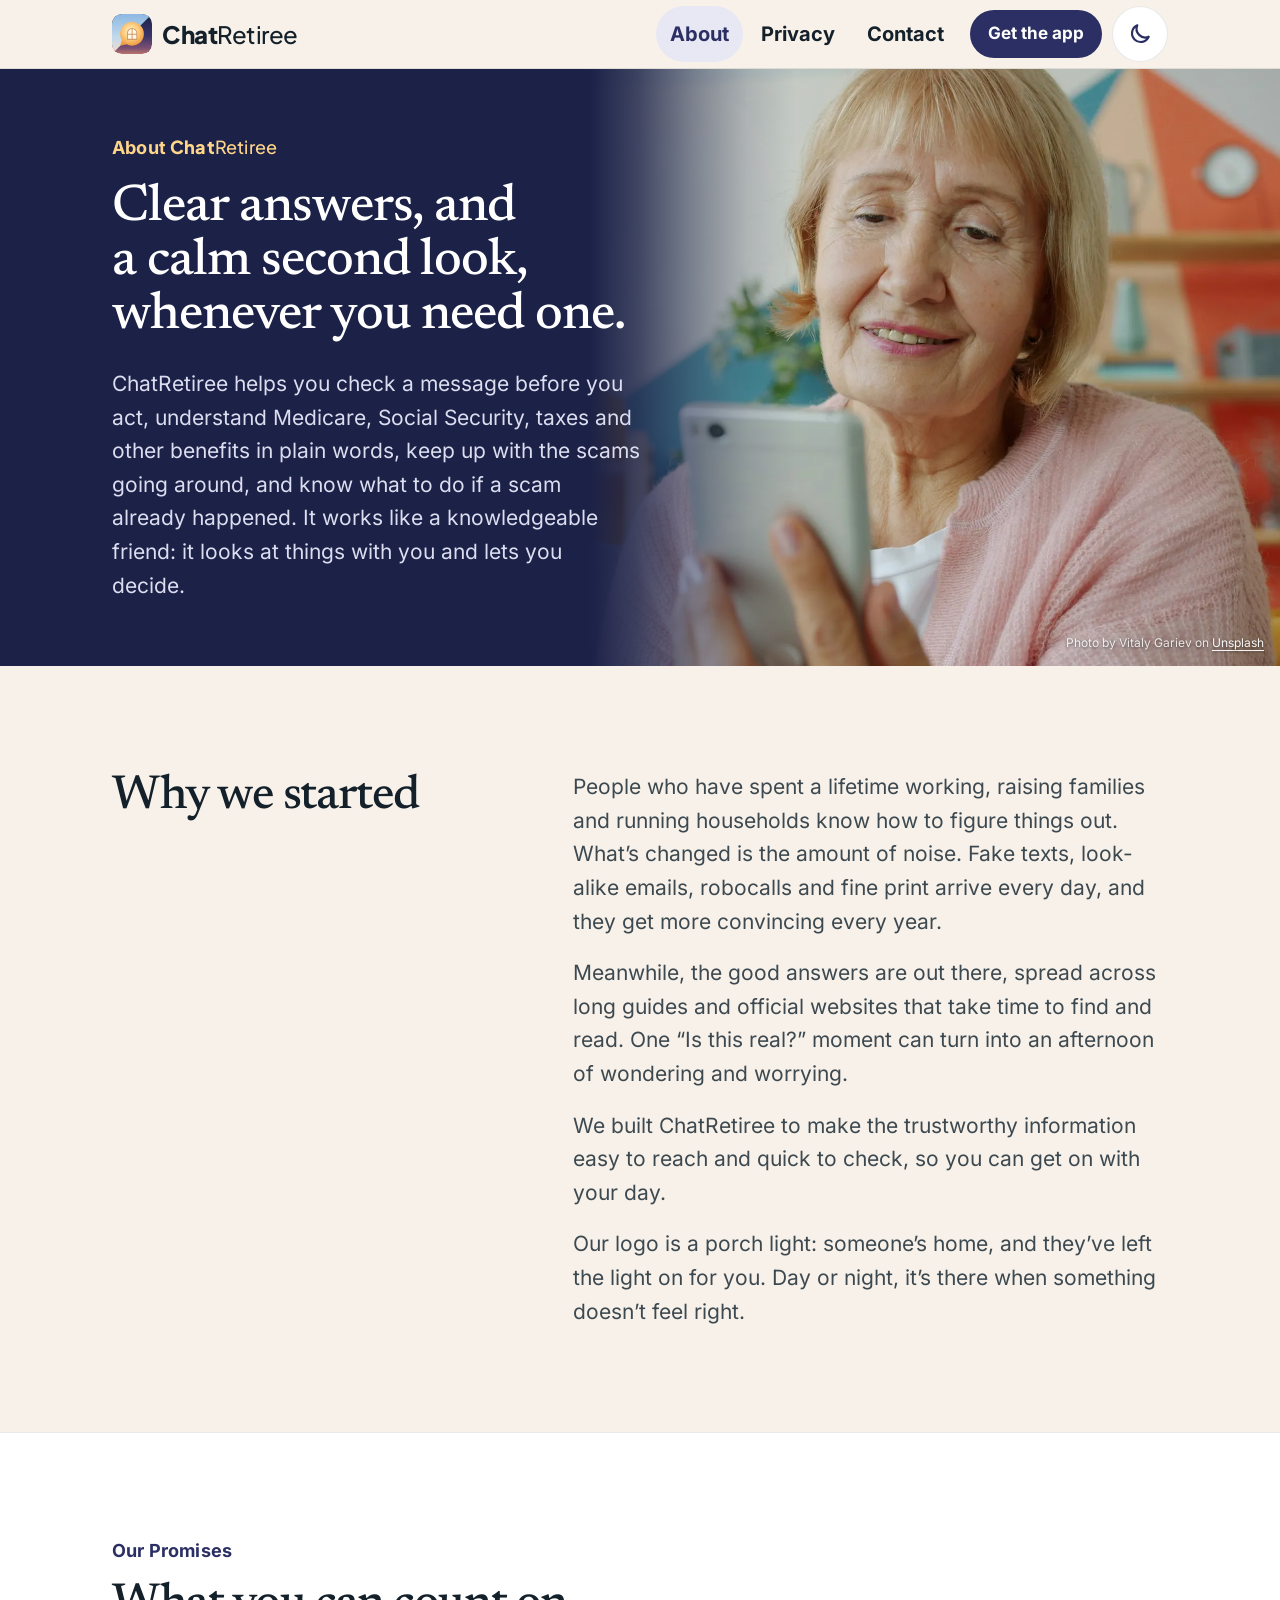
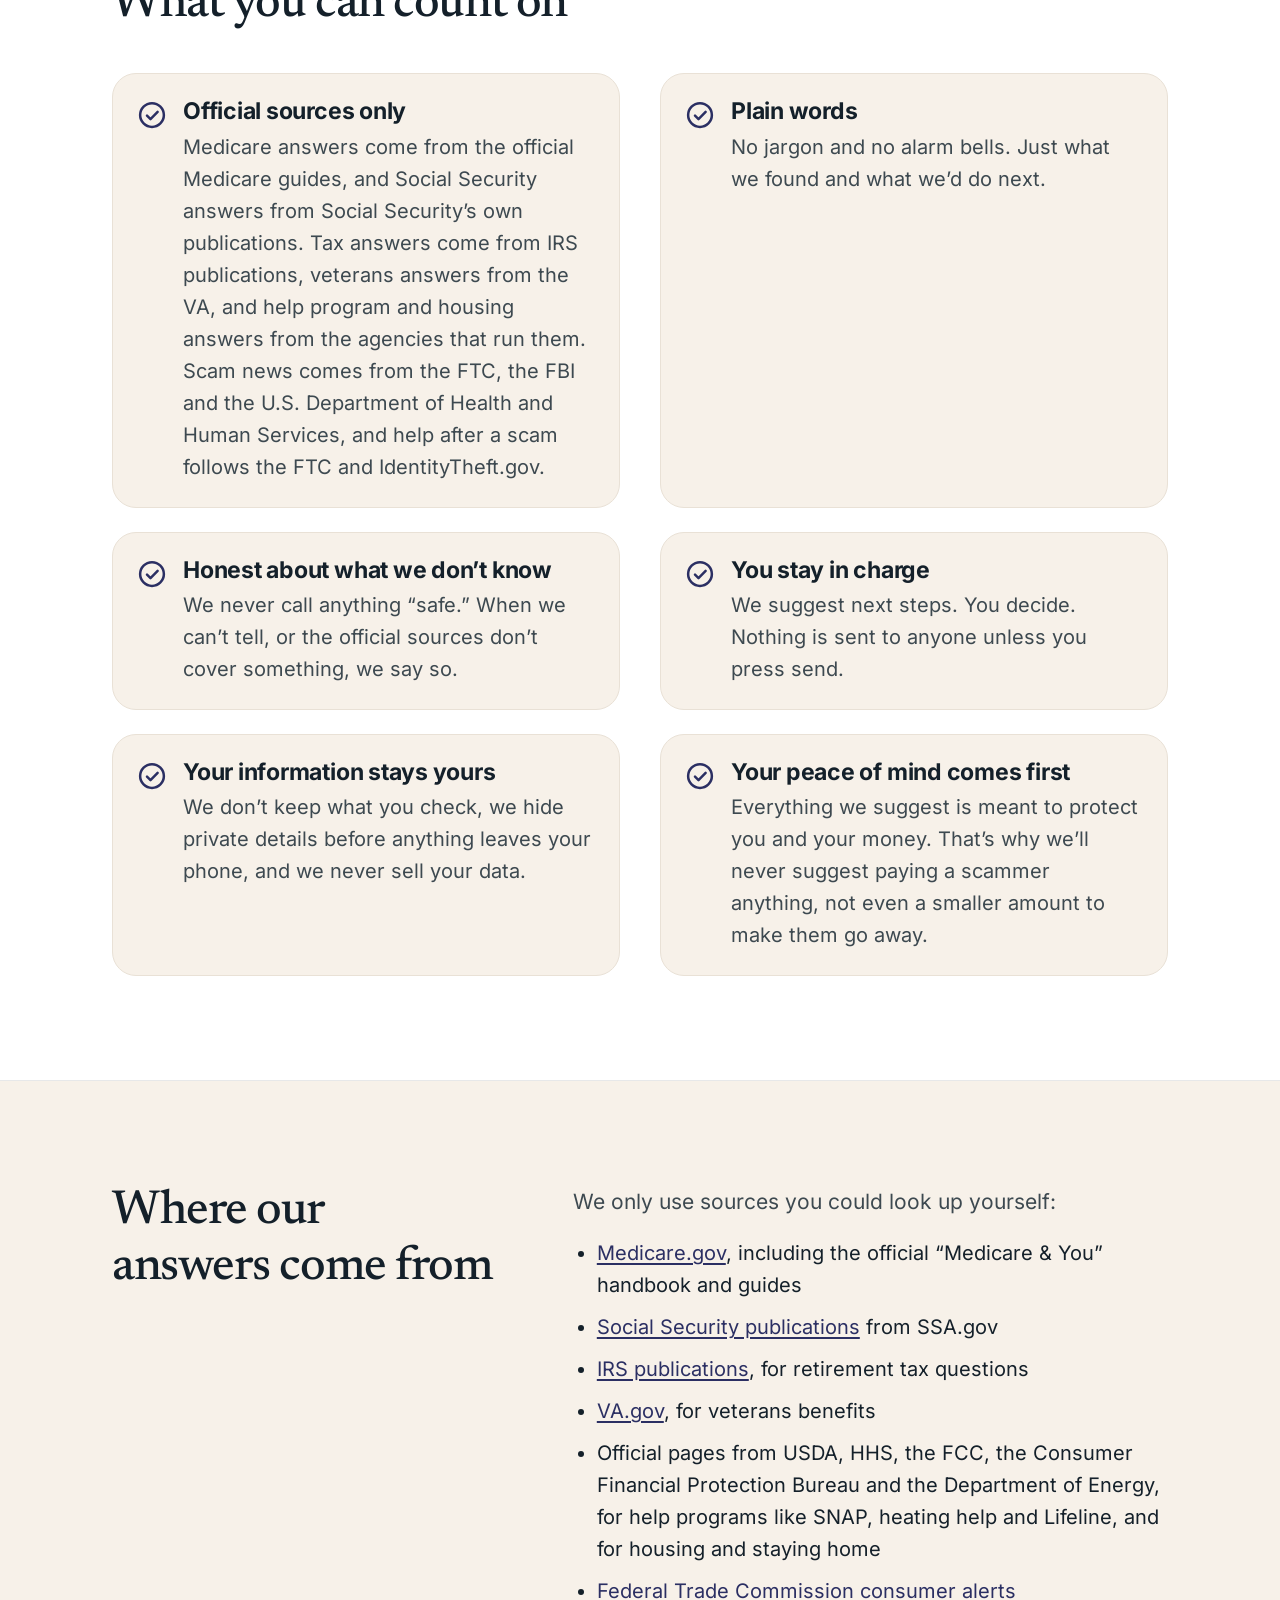
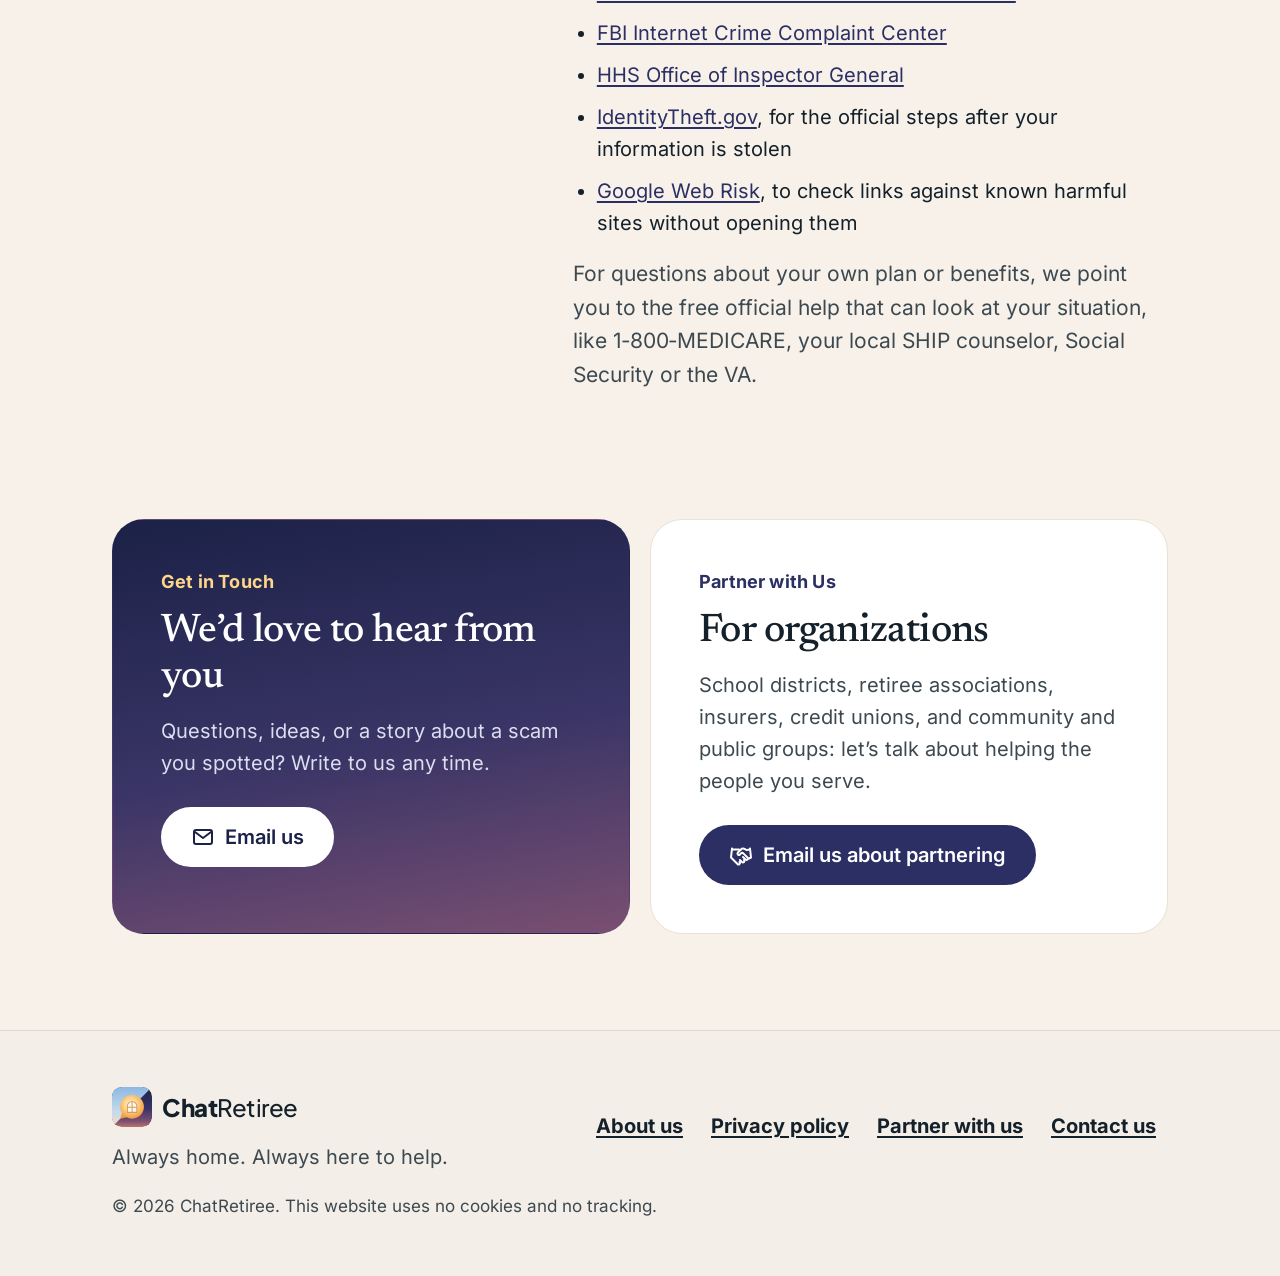
==== commit b029abae: "Today's app screens (no topic label) and wording for the new topics - Every app screen retaken from " ====
--- a/about/index.html
+++ b/about/index.html
@@ -8,15 +8,18 @@
 <meta name="theme-color" content="#F7F1E9">
 <meta property="og:title" content="About us · ChatRetiree">
 <meta property="og:description" content="Why we built ChatRetiree, what we believe, and where our answers come from.">
-<meta property="og:image" content="https://chatretiree.com/assets/icon.png?v=42">
-<link rel="icon" href="../assets/favicon.png?v=42" type="image/png">
-<link rel="apple-touch-icon" href="../assets/icon.png?v=42">
-<link rel="stylesheet" href="../assets/site.css?v=42">
-<script src="../assets/site.js?v=42"></script>
+<meta property="og:image" content="https://chatretiree.com/assets/icon.png?v=47">
+<link rel="icon" href="../assets/favicon.png?v=47" type="image/png">
+<link rel="apple-touch-icon" href="../assets/icon.png?v=47">
+<link rel="preload" href="../assets/fonts/Inter_400Regular.woff2" as="font" type="font/woff2" crossorigin>
+<link rel="preload" href="../assets/fonts/Inter_700Bold.woff2" as="font" type="font/woff2" crossorigin>
+<link rel="preload" href="../assets/fonts/Newsreader_400Regular.woff2" as="font" type="font/woff2" crossorigin>
+<link rel="stylesheet" href="../assets/site.css?v=47">
+<script src="../assets/site.js?v=47"></script>
 
 </head>
 <body>
-<svg class="sprite" width="0" height="0" aria-hidden="true" focusable="false"><defs><radialGradient id="crGlow" cx="45%" cy="40%" r="60%"><stop offset="0" stop-color="#FFF6DF"/><stop offset=".45" stop-color="#FFD58A"/><stop offset="1" stop-color="#F09A3E"/></radialGradient><linearGradient id="crDusk" x1="0" y1="0" x2="0" y2="1"><stop offset="0" stop-color="#1B2147"/><stop offset=".55" stop-color="#3A3566"/><stop offset=".85" stop-color="#7A4F72"/><stop offset="1" stop-color="#B9746C"/></linearGradient><linearGradient id="crDay" x1="0" y1="0" x2="0" y2="1"><stop offset="0" stop-color="#8DB8E2"/><stop offset=".6" stop-color="#C3DAEC"/><stop offset="1" stop-color="#F7DCC4"/></linearGradient><radialGradient id="crHalo" cx="50%" cy="50%" r="50%"><stop offset=".3" stop-color="#FFC56E" stop-opacity=".55"/><stop offset="1" stop-color="#FFC56E" stop-opacity="0"/></radialGradient><linearGradient id="crPuff" x1="0" y1="0" x2="0" y2="1"><stop offset=".35" stop-color="#FFFFFF"/><stop offset="1" stop-color="#E3EAF4"/></linearGradient></defs></svg>
+<svg class="sprite" width="0" height="0" aria-hidden="true" focusable="false"><defs><radialGradient id="crGlow" cx="45%" cy="40%" r="60%"><stop offset="0" stop-color="#FFF6DF"/><stop offset=".45" stop-color="#FFD58A"/><stop offset="1" stop-color="#F09A3E"/></radialGradient><radialGradient id="crTopic" cx="45%" cy="35%" r="70%"><stop offset="0" stop-color="#FFD27E"/><stop offset=".45" stop-color="#F5A23F"/><stop offset="1" stop-color="#D9711F"/></radialGradient><linearGradient id="crDusk" x1="0" y1="0" x2="0" y2="1"><stop offset="0" stop-color="#1B2147"/><stop offset=".55" stop-color="#3A3566"/><stop offset=".85" stop-color="#7A4F72"/><stop offset="1" stop-color="#B9746C"/></linearGradient><linearGradient id="crDay" x1="0" y1="0" x2="0" y2="1"><stop offset="0" stop-color="#8DB8E2"/><stop offset=".6" stop-color="#C3DAEC"/><stop offset="1" stop-color="#F7DCC4"/></linearGradient><radialGradient id="crHalo" cx="50%" cy="50%" r="50%"><stop offset=".3" stop-color="#FFC56E" stop-opacity=".55"/><stop offset="1" stop-color="#FFC56E" stop-opacity="0"/></radialGradient><linearGradient id="crPuff" x1="0" y1="0" x2="0" y2="1"><stop offset=".35" stop-color="#FFFFFF"/><stop offset="1" stop-color="#E3EAF4"/></linearGradient></defs></svg>
 <a class="skip" href="#main">Skip to main content</a>
 <header class="top"><div class="wrap">
   <a class="brand" href="../" aria-label="ChatRetiree home"><svg viewBox="0 0 120 120" aria-hidden="true" focusable="false"><clipPath id="crClip"><rect width="120" height="120" rx="28"/></clipPath><g clip-path="url(#crClip)"><rect width="120" height="120" fill="url(#crDusk)"/><path d="M0 0H120L0 120z" fill="url(#crDay)"/></g><g transform="translate(-10.29 -6.31) scale(1.1778)"><path d="M60 26a30 30 0 1 1-13.8 56.6L29.5 86.5l4.6-14.6A30 30 0 0 1 60 26z" fill="url(#crGlow)"/><path d="M48 70V54a12 12 0 0 1 24 0v16z" fill="#FFF8EA" stroke="#D29B66" stroke-width="2.6" stroke-linejoin="round"/><path d="M60 42v28M48 57h24" stroke="#D29B66" stroke-width="2.6"/></g></svg><span><b>Chat</b>Retiree</span></a>
@@ -35,7 +38,7 @@
   <div class="wrap a-hero-copy">
     <p class="h-eyebrow">About <span class="wm"><b>Chat</b>Retiree</span></p>
     <h1 id="about-h">Clear answers, and a calm second look, whenever you need one.</h1>
-    <p class="a-lead">ChatRetiree helps you check a message before you act, understand Medicare and Social Security in plain words, keep up with the scams going around, and know what to do if a scam already happened. It works like a knowledgeable friend: it looks at things with you and lets you decide.</p>
+    <p class="a-lead">ChatRetiree helps you check a message before you act, understand Medicare, Social Security, taxes and other benefits in plain words, keep up with the scams going around, and know what to do if a scam already happened. It works like a knowledgeable friend: it looks at things with you and lets you decide.</p>
   </div>
   <p class="a-credit">Photo by Vitaly Gariev on <a href="https://unsplash.com/photos/elderly-woman-smiling-while-looking-at-smartphone-cHbyGVOQspk" rel="noopener">Unsplash</a></p>
 </section>
@@ -57,7 +60,7 @@
     <p class="h-eyebrow">Our Promises</p>
     <h2 id="promise-h">What you can count on</h2>
     <ul class="a-promises">
-      <li><svg viewBox="0 0 24 24" fill="none" stroke="currentColor" stroke-width="2" stroke-linecap="round" stroke-linejoin="round" aria-hidden="true" focusable="false"><circle cx="12" cy="12" r="9.5"/><path d="m8 12.5 2.8 2.8L16.5 9.5"/></svg><div><h3>Official sources only</h3><p>Medicare answers come from the official Medicare guides, and Social Security answers from Social Security’s own publications. Scam news comes from the FTC, the FBI and the U.S. Department of Health and Human Services, and help after a scam follows the FTC and IdentityTheft.gov.</p></div></li>
+      <li><svg viewBox="0 0 24 24" fill="none" stroke="currentColor" stroke-width="2" stroke-linecap="round" stroke-linejoin="round" aria-hidden="true" focusable="false"><circle cx="12" cy="12" r="9.5"/><path d="m8 12.5 2.8 2.8L16.5 9.5"/></svg><div><h3>Official sources only</h3><p>Medicare answers come from the official Medicare guides, and Social Security answers from Social Security’s own publications. Tax answers come from IRS publications, veterans answers from the VA, and help program and housing answers from the agencies that run them. Scam news comes from the FTC, the FBI and the U.S. Department of Health and Human Services, and help after a scam follows the FTC and IdentityTheft.gov.</p></div></li>
       <li><svg viewBox="0 0 24 24" fill="none" stroke="currentColor" stroke-width="2" stroke-linecap="round" stroke-linejoin="round" aria-hidden="true" focusable="false"><circle cx="12" cy="12" r="9.5"/><path d="m8 12.5 2.8 2.8L16.5 9.5"/></svg><div><h3>Plain words</h3><p>No jargon and no alarm bells. Just what we found and what we’d do next.</p></div></li>
       <li><svg viewBox="0 0 24 24" fill="none" stroke="currentColor" stroke-width="2" stroke-linecap="round" stroke-linejoin="round" aria-hidden="true" focusable="false"><circle cx="12" cy="12" r="9.5"/><path d="m8 12.5 2.8 2.8L16.5 9.5"/></svg><div><h3>Honest about what we don’t know</h3><p>We never call anything “safe.” When we can’t tell, or the official sources don’t cover something, we say so.</p></div></li>
       <li><svg viewBox="0 0 24 24" fill="none" stroke="currentColor" stroke-width="2" stroke-linecap="round" stroke-linejoin="round" aria-hidden="true" focusable="false"><circle cx="12" cy="12" r="9.5"/><path d="m8 12.5 2.8 2.8L16.5 9.5"/></svg><div><h3>You stay in charge</h3><p>We suggest next steps. You decide. Nothing is sent to anyone unless you press send.</p></div></li>
@@ -75,13 +78,16 @@
       <ul class="a-src">
         <li><a href="https://www.medicare.gov/" rel="noopener">Medicare.gov</a>, including the official “Medicare &amp; You” handbook and guides</li>
         <li><a href="https://www.ssa.gov/pubs/" rel="noopener">Social Security publications</a> from SSA.gov</li>
+        <li><a href="https://www.irs.gov/" rel="noopener">IRS publications</a>, for retirement tax questions</li>
+        <li><a href="https://www.va.gov/" rel="noopener">VA.gov</a>, for veterans benefits</li>
+        <li>Official pages from USDA, HHS, the FCC, the Consumer Financial Protection Bureau and the Department of Energy, for help programs like SNAP, heating help and Lifeline, and for housing and staying home</li>
         <li><a href="https://consumer.ftc.gov/consumer-alerts" rel="noopener">Federal Trade Commission consumer alerts</a></li>
         <li><a href="https://www.ic3.gov/" rel="noopener">FBI Internet Crime Complaint Center</a></li>
         <li><a href="https://oig.hhs.gov/" rel="noopener">HHS Office of Inspector General</a></li>
         <li><a href="https://www.identitytheft.gov/" rel="noopener">IdentityTheft.gov</a>, for the official steps after your information is stolen</li>
         <li><a href="https://cloud.google.com/web-risk" rel="noopener">Google Web Risk</a>, to check links against known harmful sites without opening them</li>
       </ul>
-      <p>For questions about your own plan or benefits, we point you to the free official help that can look at your situation: 1‑800‑MEDICARE, your local SHIP counselor, or Social Security.</p>
+      <p>For questions about your own plan or benefits, we point you to the free official help that can look at your situation, like 1‑800‑MEDICARE, your local SHIP counselor, Social Security or the VA.</p>
     </div>
   </div>
 </section>
--- a/assets/site.css
+++ b/assets/site.css
@@ -759,11 +759,11 @@
 .h-hero{position:relative;isolation:isolate;--sky-ink:#14202A;--sky-ink2:#2F3B44;--pill-bg:rgba(255,255,255,.55);--pill-edge:rgba(255,255,255,.9);
   background:linear-gradient(180deg,#9FC4E4 0%,#C3DAEC 24%,#E9E4E0 52%,#F7E4D2 76%,var(--bg) 100%);color:var(--sky-ink)}
 .sky{position:absolute;inset:0;z-index:-1;overflow:hidden;pointer-events:none}
-.h-hero[data-sky="dawn"]{background:linear-gradient(180deg,#A9C3E2 0%,#D6D4E6 22%,#F4D9CB 50%,#F8E6D6 74%,var(--bg) 100%)}
-.h-hero[data-sky="golden"]{background:linear-gradient(180deg,#8FB2D6 0%,#C9C6D8 22%,#F2CDA8 50%,#F7DDC2 74%,var(--bg) 100%)}
-.h-hero[data-sky="dusk"]{--sky-ink:#FFFFFF;--sky-ink2:#E6E3F2;--pill-bg:rgba(255,255,255,.12);--pill-edge:rgba(255,255,255,.24);
+html[data-sky="dawn"] .h-hero{background:linear-gradient(180deg,#A9C3E2 0%,#D6D4E6 22%,#F4D9CB 50%,#F8E6D6 74%,var(--bg) 100%)}
+html[data-sky="golden"] .h-hero{background:linear-gradient(180deg,#8FB2D6 0%,#C9C6D8 22%,#F2CDA8 50%,#F7DDC2 74%,var(--bg) 100%)}
+html[data-sky="dusk"] .h-hero{--sky-ink:#FFFFFF;--sky-ink2:#E6E3F2;--pill-bg:rgba(255,255,255,.12);--pill-edge:rgba(255,255,255,.24);
   background:linear-gradient(180deg,#1B2147 0%,#2E2F5E 34%,#4A3D6E 60%,#7A4F72 82%,#9C6070 93%,#3A2E4A 100%)}
-.h-hero[data-sky="night"]{--sky-ink:#FFFFFF;--sky-ink2:#DCDEF0;--pill-bg:rgba(255,255,255,.10);--pill-edge:rgba(255,255,255,.22);
+html[data-sky="night"] .h-hero{--sky-ink:#FFFFFF;--sky-ink2:#DCDEF0;--pill-bg:rgba(255,255,255,.10);--pill-edge:rgba(255,255,255,.22);
   background:linear-gradient(180deg,#0E1430 0%,#1A2048 26%,#252B5C 52%,#2A3166 72%,#1A1F42 90%,#121634 100%)}
 .h-hero h1,.h-hero .h-pill,.h-hero a.h-pill:hover{color:var(--sky-ink)}
 .h-lead{color:var(--sky-ink2)}
@@ -773,16 +773,16 @@
 .h-btn-light:hover{background:#1E2250;color:#FFFFFF}
 .h-btn-ghost{color:var(--sky-ink);border-color:color-mix(in srgb,var(--sky-ink) 45%,transparent);background:var(--pill-bg)}
 .h-btn-ghost:hover{color:var(--sky-ink);background:var(--pill-bg);border-color:var(--sky-ink)}
-.h-hero[data-sky="dusk"] .h-btn-light,.h-hero[data-sky="night"] .h-btn-light{background:#FFFFFF;color:#1B2147;border-color:#FFFFFF}
-.h-hero[data-sky="dusk"] .h-btn-light:hover,.h-hero[data-sky="night"] .h-btn-light:hover{background:#FFF6DF;color:#1B2147}
+html[data-sky="dusk"] .h-hero .h-btn-light,html[data-sky="night"] .h-hero .h-btn-light{background:#FFFFFF;color:#1B2147;border-color:#FFFFFF}
+html[data-sky="dusk"] .h-hero .h-btn-light:hover,html[data-sky="night"] .h-hero .h-btn-light:hover{background:#FFF6DF;color:#1B2147}
 
 /* Sun and moon on a low arc near the top, never behind words. --x and --y come from site.js. */
 .sky-body{position:absolute;left:calc(var(--x,.78) * 100%);top:calc(var(--y,.1) * 100%);width:64px;height:64px;margin-left:-32px}
 .sky-sun{position:absolute;inset:0;border-radius:50%;background:radial-gradient(circle,#FFFDF4 0 34%,#FFF1CF 46%,rgba(255,232,180,.55) 60%,rgba(255,226,170,0) 72%);transform:scale(1.9);opacity:.95}
 .sky-moon{position:absolute;inset:6px;width:52px;height:52px;display:none;filter:drop-shadow(0 0 14px rgba(243,230,208,.55))}
 .moon-dark{fill:#2E3570;opacity:.55}.moon-lit{fill:#F3E6D0}
-.h-hero[data-sky="dusk"] .sky-sun,.h-hero[data-sky="night"] .sky-sun{display:none}
-.h-hero[data-sky="dusk"] .sky-moon,.h-hero[data-sky="night"] .sky-moon{display:block}
+html[data-sky="dusk"] .h-hero .sky-sun,html[data-sky="night"] .h-hero .sky-sun{display:none}
+html[data-sky="dusk"] .h-hero .sky-moon,html[data-sky="night"] .h-hero .sky-moon{display:block}
 /* Clouds drift slowly across the sky band, once in a while. Faint at dusk, gone at night. */
 .cloud{position:absolute;left:0;display:block;will-change:transform;animation:drift linear infinite}
 .cloud svg{display:block;width:100%;height:auto}
@@ -790,10 +790,10 @@
 .c2{top:15%;width:112px;animation-duration:190s;animation-delay:-120s;opacity:.85}
 .c3{top:4%;width:92px;animation-duration:230s;animation-delay:-80s;opacity:.75}
 @keyframes drift{from{transform:translateX(-180px)}to{transform:translateX(calc(100vw + 40px))}}
-.h-hero[data-sky="dusk"] .cloud{opacity:.18}.h-hero[data-sky="night"] .cloud{display:none}
+html[data-sky="dusk"] .h-hero .cloud{opacity:.18}html[data-sky="night"] .h-hero .cloud{display:none}
 .sky-stars{position:absolute;inset:0 0 40% 0;display:none}
-.h-hero[data-sky="night"] .sky-stars,.h-hero[data-sky="dusk"] .sky-stars{display:block}
-.h-hero[data-sky="dusk"] .sky-stars{opacity:.5}
+html[data-sky="night"] .h-hero .sky-stars,html[data-sky="dusk"] .h-hero .sky-stars{display:block}
+html[data-sky="dusk"] .h-hero .sky-stars{opacity:.5}
 .sky-stars i{position:absolute;width:2px;height:2px;border-radius:50%;background:#FFFFFF;opacity:.7;animation:twinkle 4s ease-in-out infinite}
 @keyframes twinkle{0%,100%{opacity:.75}50%{opacity:.2}}
 
@@ -850,3 +850,25 @@
 @media (max-width:699px){.lv-bar.lv-slim{font-size:12px}.lv-slim i{width:22px;height:22px}.lv-slim svg{width:14px;height:14px}}
 .porch{width:84px;height:72px}
 .h-hero h1{font-size:clamp(38px,5.4vw,72px);text-wrap:wrap}.h-hero h1 span{display:block}
+
+/* Home screen picture follows the clock without swapping files: both are in the page, the right one shows. */
+.h-ph-screen img.day-only{display:block}.h-ph-screen img.night-only{display:none}
+html[data-sky="dusk"] .h-ph-screen img.day-only,html[data-sky="night"] .h-ph-screen img.day-only{display:none}
+html[data-sky="dusk"] .h-ph-screen img.night-only,html[data-sky="night"] .h-ph-screen img.night-only{display:block}
+/* Hero front phone is the app's Home screen: the friendly welcome. */
+.h-ph-home .h-ph-screen{background:#A1C5E4}
+html[data-sky="dusk"] .h-ph-home .h-ph-screen,html[data-sky="night"] .h-ph-home .h-ph-screen{background:#0D142F}
+/* The scam-check demo phone now sits in the first feature row, upright like the other screens. */
+.h-row-art .h-ph-demo .h-ph-screen.live{aspect-ratio:auto;height:392px}
+.h-ph-demo .lv-tabs{display:none}
+@media (min-width:700px){.h-row-art .h-ph-demo .h-ph-screen.live{height:476px}}
+/* The app's own topic icons: warm glow on soft frosted glass (no blur, which iPhone Safari can blank). */
+.icon.gl{background:linear-gradient(160deg,rgba(255,255,255,.92),rgba(255,246,230,.8));border:1px solid rgba(240,154,62,.22);box-shadow:0 6px 18px -8px rgba(217,113,31,.35),inset 0 1px 0 rgba(255,255,255,.9);color:inherit}
+.icon.gl svg{width:40px;height:40px}
+.next-list .icon.gl svg{width:30px;height:30px}
+.icon-pair{display:flex;gap:12px}
+:root[data-mode="dark"] .icon.gl{background:linear-gradient(160deg,rgba(255,255,255,.10),rgba(255,214,150,.06));border-color:rgba(255,214,150,.22);box-shadow:0 6px 18px -8px rgba(0,0,0,.5)}
+/* Mid-size windows: keep the top bar on one line (About, Privacy and Contact are in the footer too). */
+@media (max-width:860px){.nav .hide-sm{display:none}}
+/* Jump links land below the sticky top bar, not under it. */
+html{scroll-padding-top:96px}
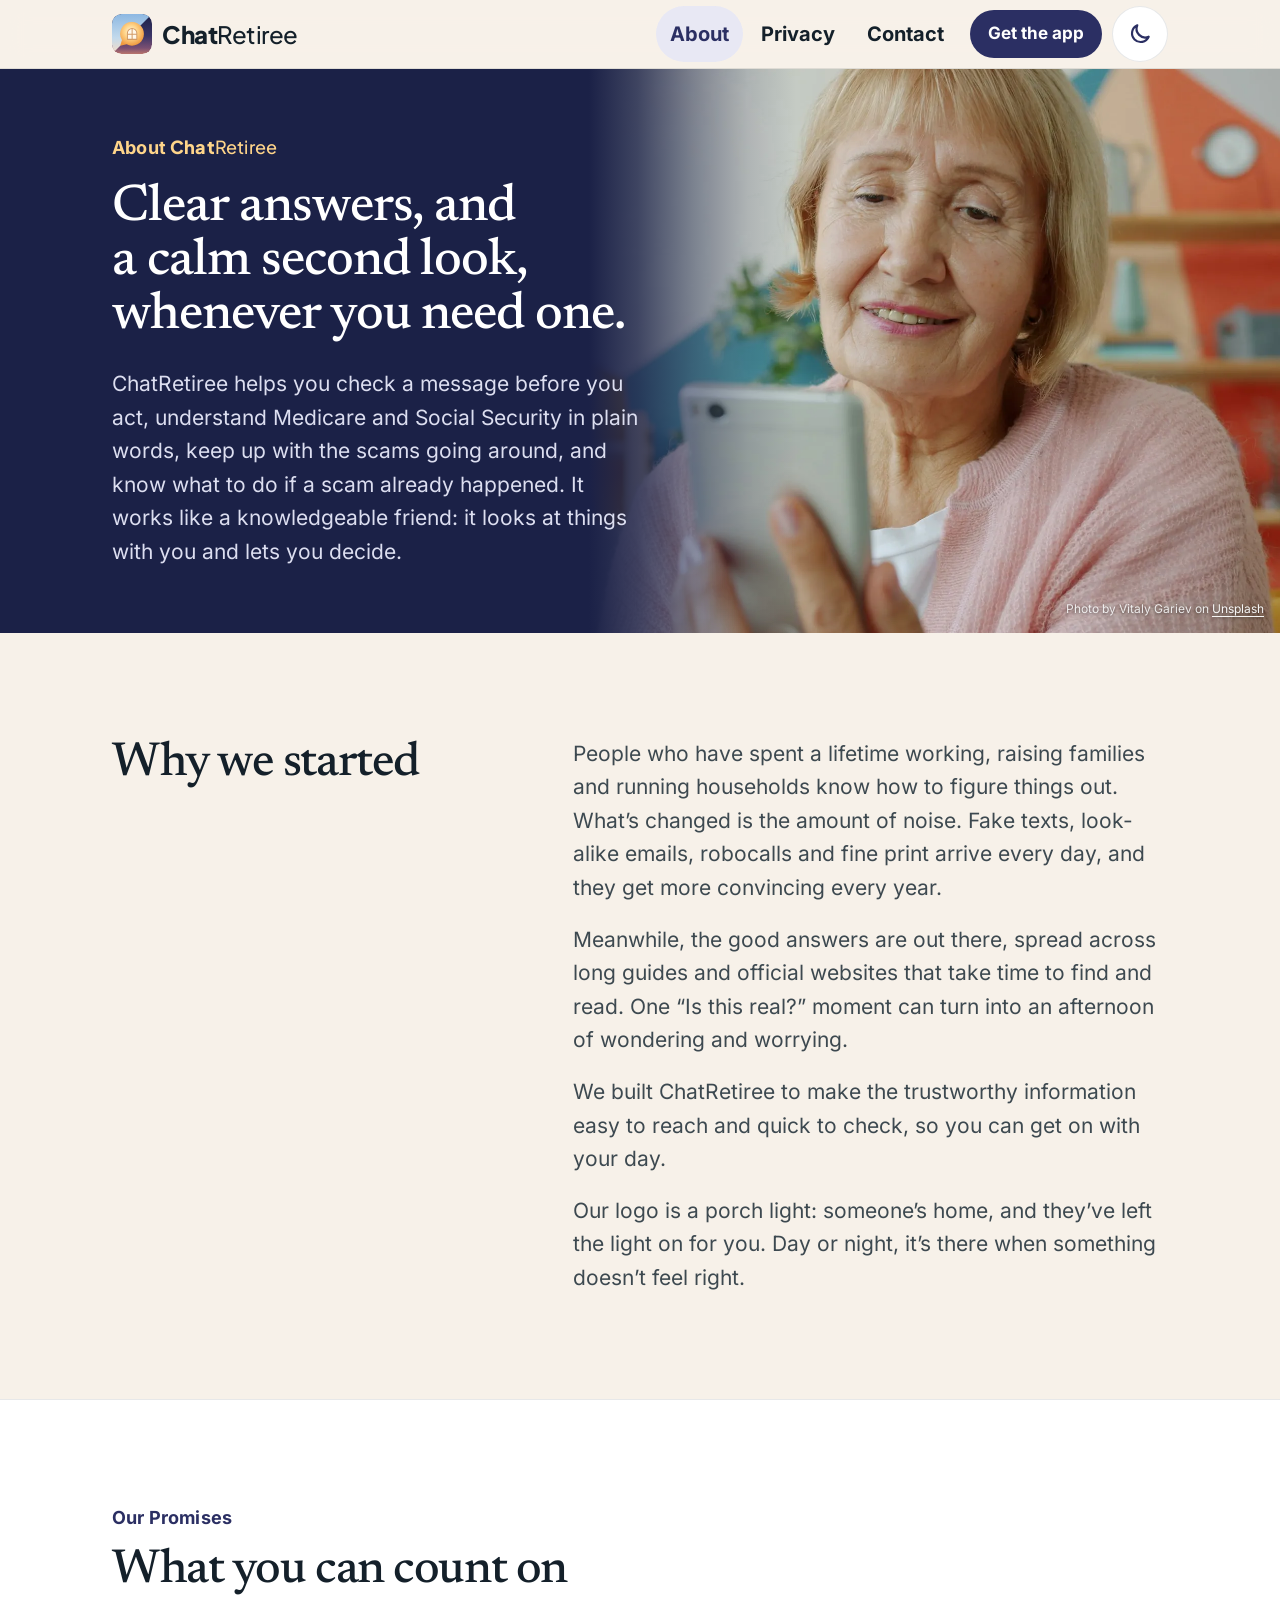
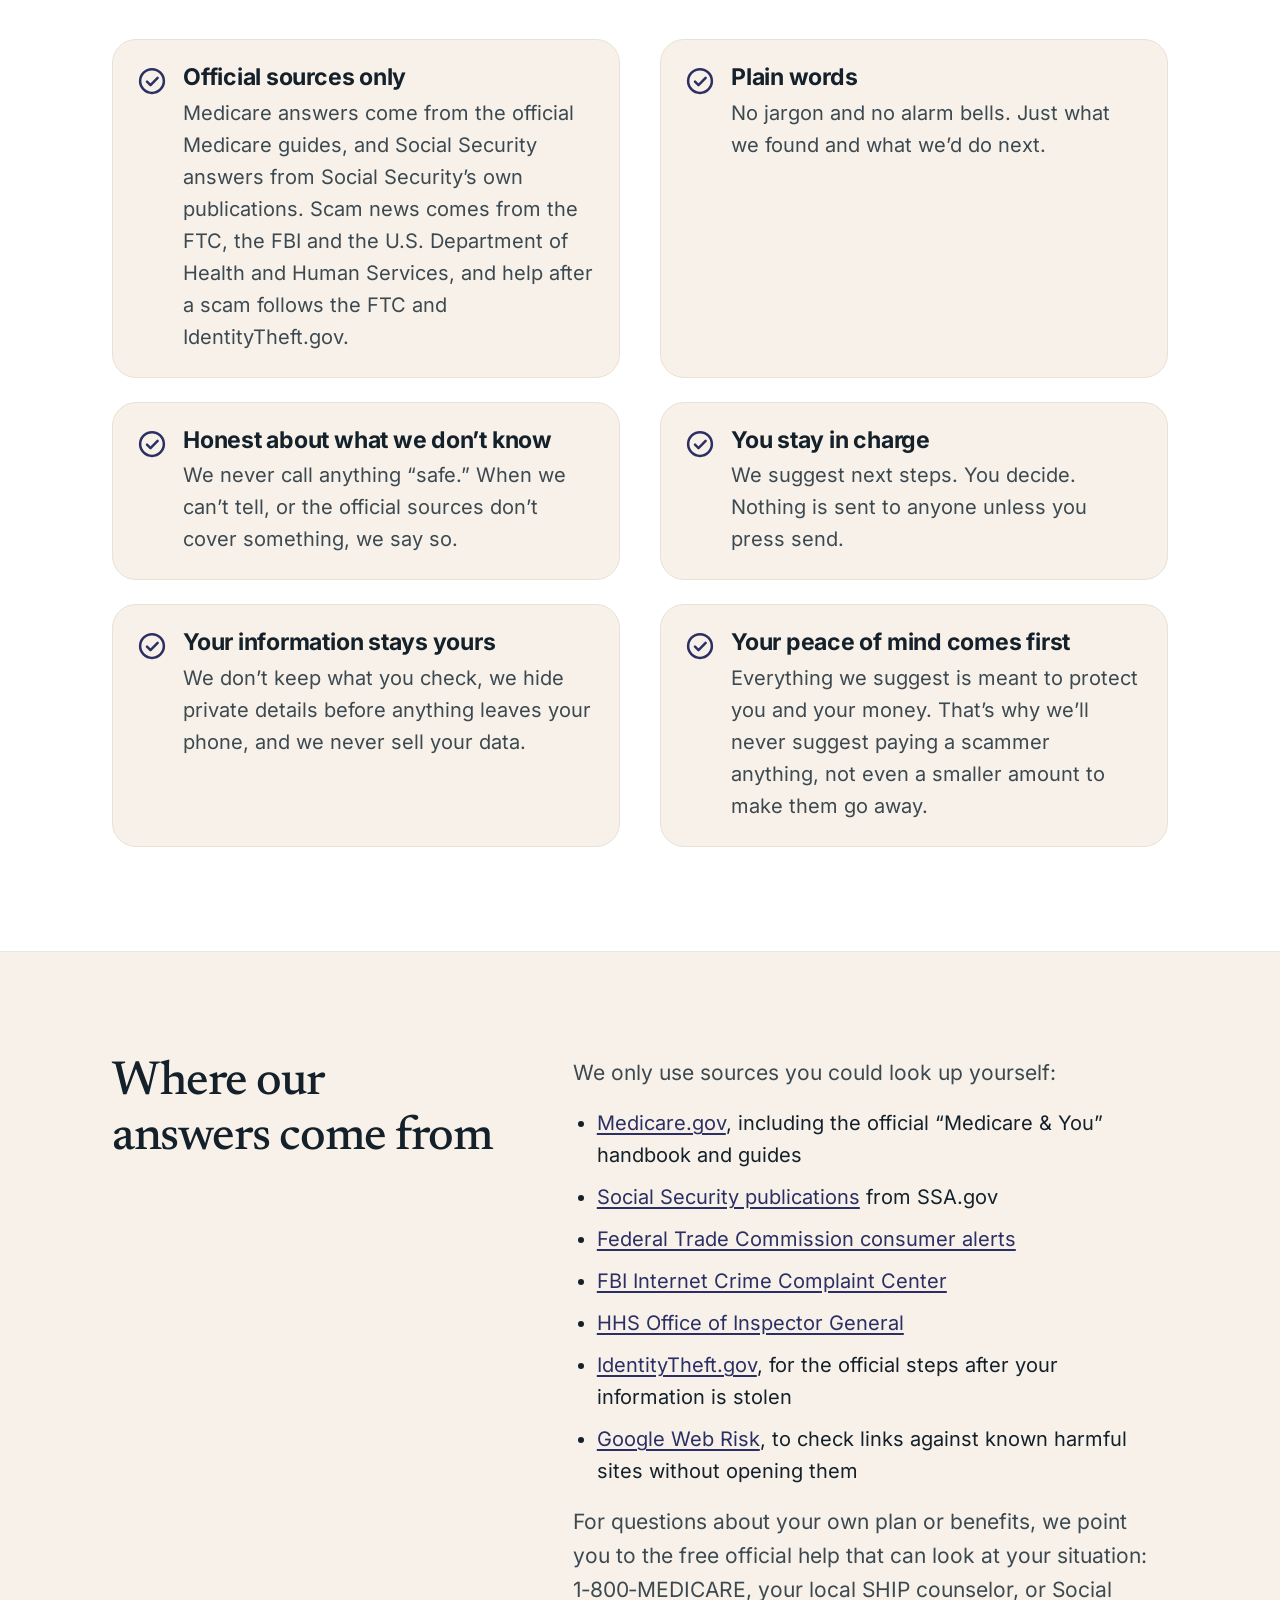
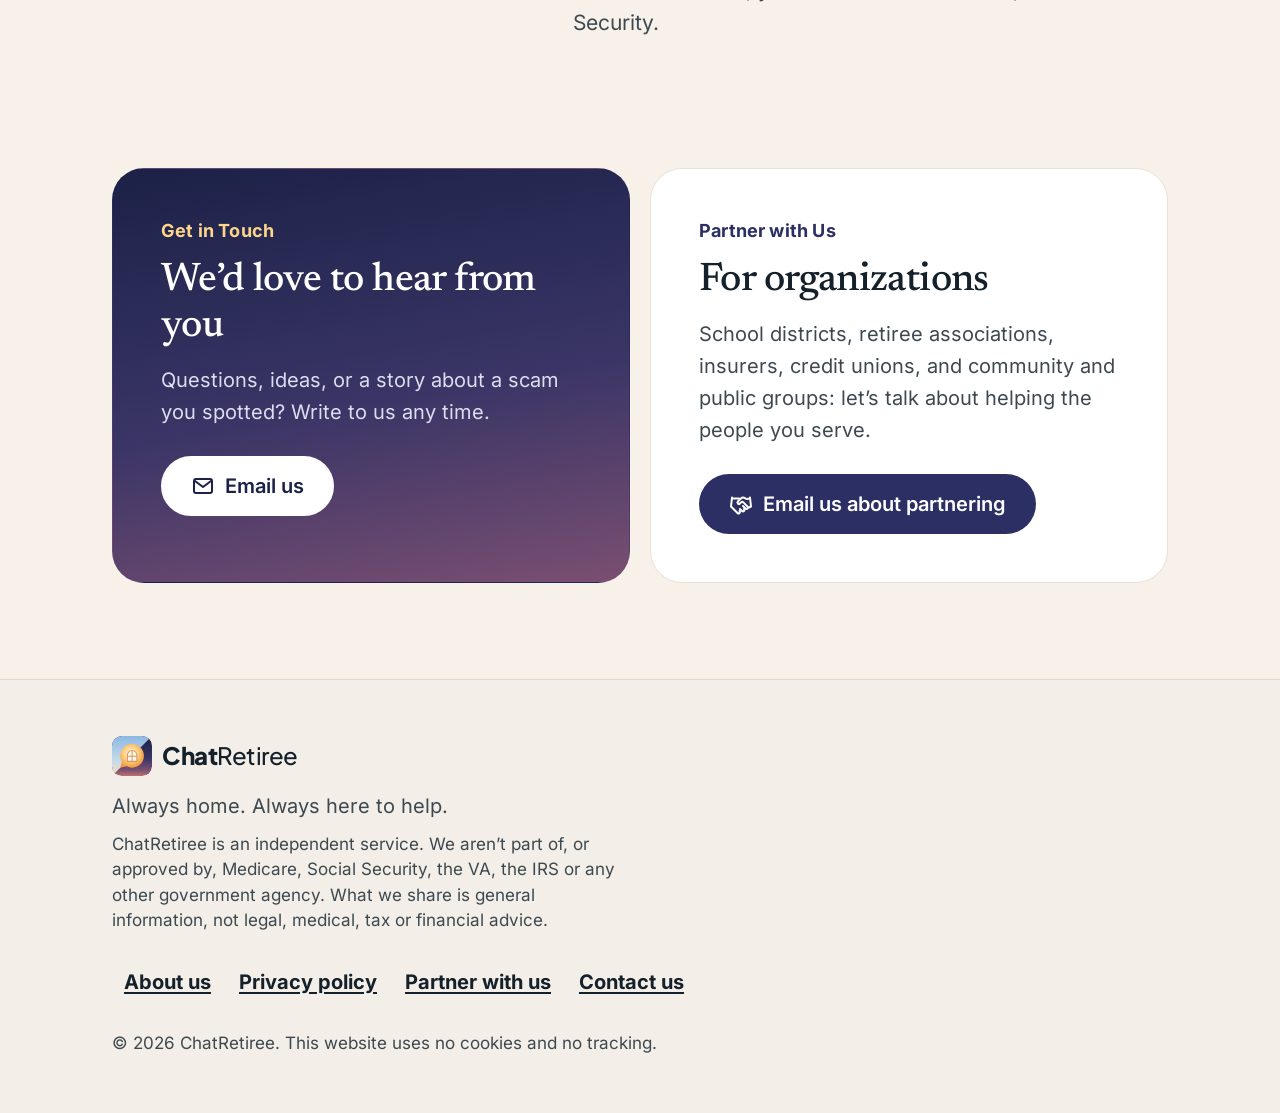
==== commit a046a5f9: "Privacy and footer: not part of any government agency, not advice; ask for deletion without the app " ====
--- a/about/index.html
+++ b/about/index.html
@@ -8,14 +8,14 @@
 <meta name="theme-color" content="#F7F1E9">
 <meta property="og:title" content="About us · ChatRetiree">
 <meta property="og:description" content="Why we built ChatRetiree, what we believe, and where our answers come from.">
-<meta property="og:image" content="https://chatretiree.com/assets/icon.png?v=47">
-<link rel="icon" href="../assets/favicon.png?v=47" type="image/png">
-<link rel="apple-touch-icon" href="../assets/icon.png?v=47">
+<meta property="og:image" content="https://chatretiree.com/assets/icon.png?v=46">
+<link rel="icon" href="../assets/favicon.png?v=46" type="image/png">
+<link rel="apple-touch-icon" href="../assets/icon.png?v=46">
 <link rel="preload" href="../assets/fonts/Inter_400Regular.woff2" as="font" type="font/woff2" crossorigin>
 <link rel="preload" href="../assets/fonts/Inter_700Bold.woff2" as="font" type="font/woff2" crossorigin>
 <link rel="preload" href="../assets/fonts/Newsreader_400Regular.woff2" as="font" type="font/woff2" crossorigin>
-<link rel="stylesheet" href="../assets/site.css?v=47">
-<script src="../assets/site.js?v=47"></script>
+<link rel="stylesheet" href="../assets/site.css?v=46">
+<script src="../assets/site.js?v=46"></script>
 
 </head>
 <body>
@@ -38,7 +38,7 @@
   <div class="wrap a-hero-copy">
     <p class="h-eyebrow">About <span class="wm"><b>Chat</b>Retiree</span></p>
     <h1 id="about-h">Clear answers, and a calm second look, whenever you need one.</h1>
-    <p class="a-lead">ChatRetiree helps you check a message before you act, understand Medicare, Social Security, taxes and other benefits in plain words, keep up with the scams going around, and know what to do if a scam already happened. It works like a knowledgeable friend: it looks at things with you and lets you decide.</p>
+    <p class="a-lead">ChatRetiree helps you check a message before you act, understand Medicare and Social Security in plain words, keep up with the scams going around, and know what to do if a scam already happened. It works like a knowledgeable friend: it looks at things with you and lets you decide.</p>
   </div>
   <p class="a-credit">Photo by Vitaly Gariev on <a href="https://unsplash.com/photos/elderly-woman-smiling-while-looking-at-smartphone-cHbyGVOQspk" rel="noopener">Unsplash</a></p>
 </section>
@@ -60,7 +60,7 @@
     <p class="h-eyebrow">Our Promises</p>
     <h2 id="promise-h">What you can count on</h2>
     <ul class="a-promises">
-      <li><svg viewBox="0 0 24 24" fill="none" stroke="currentColor" stroke-width="2" stroke-linecap="round" stroke-linejoin="round" aria-hidden="true" focusable="false"><circle cx="12" cy="12" r="9.5"/><path d="m8 12.5 2.8 2.8L16.5 9.5"/></svg><div><h3>Official sources only</h3><p>Medicare answers come from the official Medicare guides, and Social Security answers from Social Security’s own publications. Tax answers come from IRS publications, veterans answers from the VA, and help program and housing answers from the agencies that run them. Scam news comes from the FTC, the FBI and the U.S. Department of Health and Human Services, and help after a scam follows the FTC and IdentityTheft.gov.</p></div></li>
+      <li><svg viewBox="0 0 24 24" fill="none" stroke="currentColor" stroke-width="2" stroke-linecap="round" stroke-linejoin="round" aria-hidden="true" focusable="false"><circle cx="12" cy="12" r="9.5"/><path d="m8 12.5 2.8 2.8L16.5 9.5"/></svg><div><h3>Official sources only</h3><p>Medicare answers come from the official Medicare guides, and Social Security answers from Social Security’s own publications. Scam news comes from the FTC, the FBI and the U.S. Department of Health and Human Services, and help after a scam follows the FTC and IdentityTheft.gov.</p></div></li>
       <li><svg viewBox="0 0 24 24" fill="none" stroke="currentColor" stroke-width="2" stroke-linecap="round" stroke-linejoin="round" aria-hidden="true" focusable="false"><circle cx="12" cy="12" r="9.5"/><path d="m8 12.5 2.8 2.8L16.5 9.5"/></svg><div><h3>Plain words</h3><p>No jargon and no alarm bells. Just what we found and what we’d do next.</p></div></li>
       <li><svg viewBox="0 0 24 24" fill="none" stroke="currentColor" stroke-width="2" stroke-linecap="round" stroke-linejoin="round" aria-hidden="true" focusable="false"><circle cx="12" cy="12" r="9.5"/><path d="m8 12.5 2.8 2.8L16.5 9.5"/></svg><div><h3>Honest about what we don’t know</h3><p>We never call anything “safe.” When we can’t tell, or the official sources don’t cover something, we say so.</p></div></li>
       <li><svg viewBox="0 0 24 24" fill="none" stroke="currentColor" stroke-width="2" stroke-linecap="round" stroke-linejoin="round" aria-hidden="true" focusable="false"><circle cx="12" cy="12" r="9.5"/><path d="m8 12.5 2.8 2.8L16.5 9.5"/></svg><div><h3>You stay in charge</h3><p>We suggest next steps. You decide. Nothing is sent to anyone unless you press send.</p></div></li>
@@ -78,16 +78,13 @@
       <ul class="a-src">
         <li><a href="https://www.medicare.gov/" rel="noopener">Medicare.gov</a>, including the official “Medicare &amp; You” handbook and guides</li>
         <li><a href="https://www.ssa.gov/pubs/" rel="noopener">Social Security publications</a> from SSA.gov</li>
-        <li><a href="https://www.irs.gov/" rel="noopener">IRS publications</a>, for retirement tax questions</li>
-        <li><a href="https://www.va.gov/" rel="noopener">VA.gov</a>, for veterans benefits</li>
-        <li>Official pages from USDA, HHS, the FCC, the Consumer Financial Protection Bureau and the Department of Energy, for help programs like SNAP, heating help and Lifeline, and for housing and staying home</li>
         <li><a href="https://consumer.ftc.gov/consumer-alerts" rel="noopener">Federal Trade Commission consumer alerts</a></li>
         <li><a href="https://www.ic3.gov/" rel="noopener">FBI Internet Crime Complaint Center</a></li>
         <li><a href="https://oig.hhs.gov/" rel="noopener">HHS Office of Inspector General</a></li>
         <li><a href="https://www.identitytheft.gov/" rel="noopener">IdentityTheft.gov</a>, for the official steps after your information is stolen</li>
         <li><a href="https://cloud.google.com/web-risk" rel="noopener">Google Web Risk</a>, to check links against known harmful sites without opening them</li>
       </ul>
-      <p>For questions about your own plan or benefits, we point you to the free official help that can look at your situation, like 1‑800‑MEDICARE, your local SHIP counselor, Social Security or the VA.</p>
+      <p>For questions about your own plan or benefits, we point you to the free official help that can look at your situation: 1‑800‑MEDICARE, your local SHIP counselor, or Social Security.</p>
     </div>
   </div>
 </section>
@@ -114,6 +111,7 @@
   <div>
     <a class="brand" href="../" aria-label="ChatRetiree home"><svg viewBox="0 0 120 120" aria-hidden="true" focusable="false"><clipPath id="crClip"><rect width="120" height="120" rx="28"/></clipPath><g clip-path="url(#crClip)"><rect width="120" height="120" fill="url(#crDusk)"/><path d="M0 0H120L0 120z" fill="url(#crDay)"/></g><g transform="translate(-10.29 -6.31) scale(1.1778)"><path d="M60 26a30 30 0 1 1-13.8 56.6L29.5 86.5l4.6-14.6A30 30 0 0 1 60 26z" fill="url(#crGlow)"/><path d="M48 70V54a12 12 0 0 1 24 0v16z" fill="#FFF8EA" stroke="#D29B66" stroke-width="2.6" stroke-linejoin="round"/><path d="M60 42v28M48 57h24" stroke="#D29B66" stroke-width="2.6"/></g></svg><span><b>Chat</b>Retiree</span></a>
     <p class="tag">Always home. Always here to help.</p>
+    <p class="indep">ChatRetiree is an independent service. We aren’t part of, or approved by, Medicare, Social Security, the VA, the IRS or any other government agency. What we share is general information, not legal, medical, tax or financial advice.</p>
   </div>
   <nav aria-label="Footer">
     <a href="../about/" aria-current="page">About us</a>
--- a/assets/site.css
+++ b/assets/site.css
@@ -150,6 +150,7 @@
 footer{border-top:1px solid var(--line);padding:40px 0 48px;margin-top:24px}
 footer .wrap{display:flex;flex-wrap:wrap;gap:20px 40px;justify-content:space-between;align-items:center}
 footer .tag{color:var(--ink2);margin-top:6px}
+footer .indep{color:var(--ink2);font-size:17px;line-height:1.5;margin-top:10px;max-width:46ch}
 footer nav{display:flex;flex-wrap:wrap;gap:4px}
 footer nav a{display:inline-flex;align-items:center;min-height:56px;padding:0 12px;color:var(--ink);font-weight:700}
 footer small{display:block;color:var(--ink2);font-size:17px;width:100%}
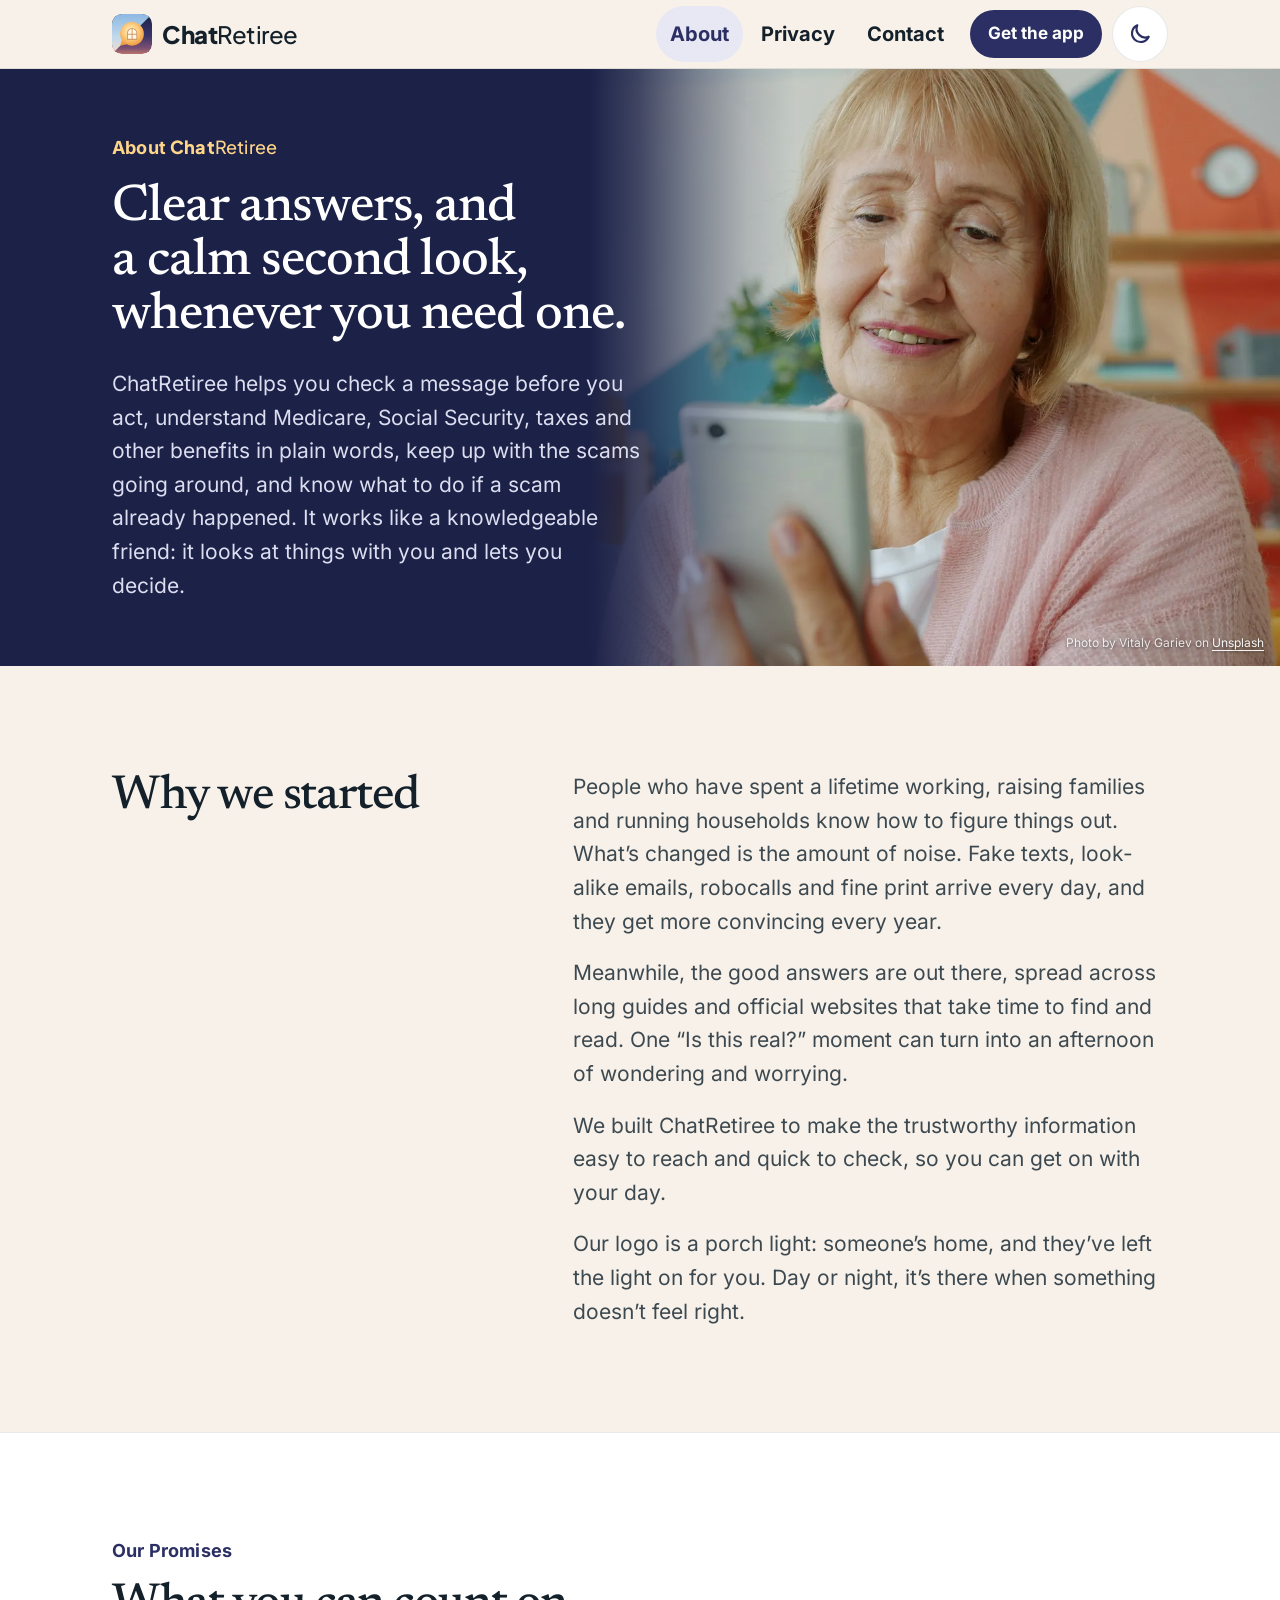
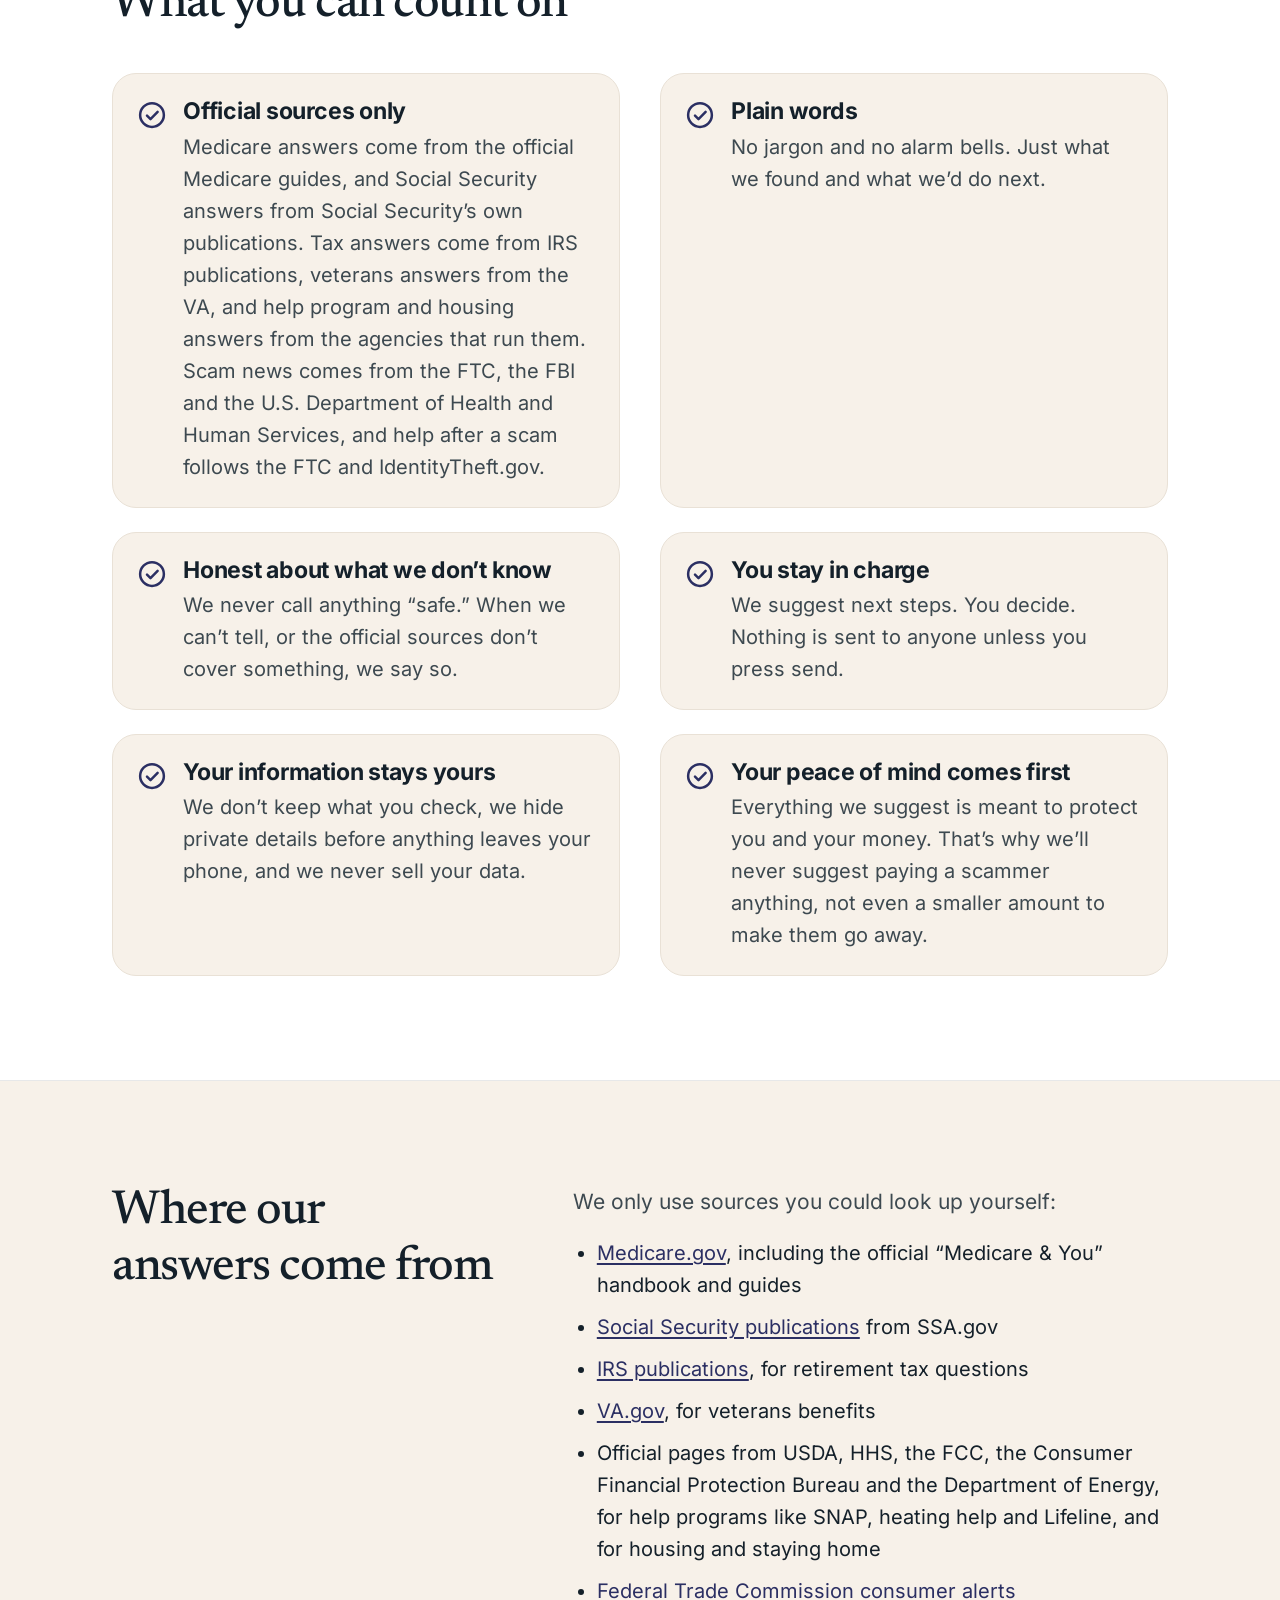
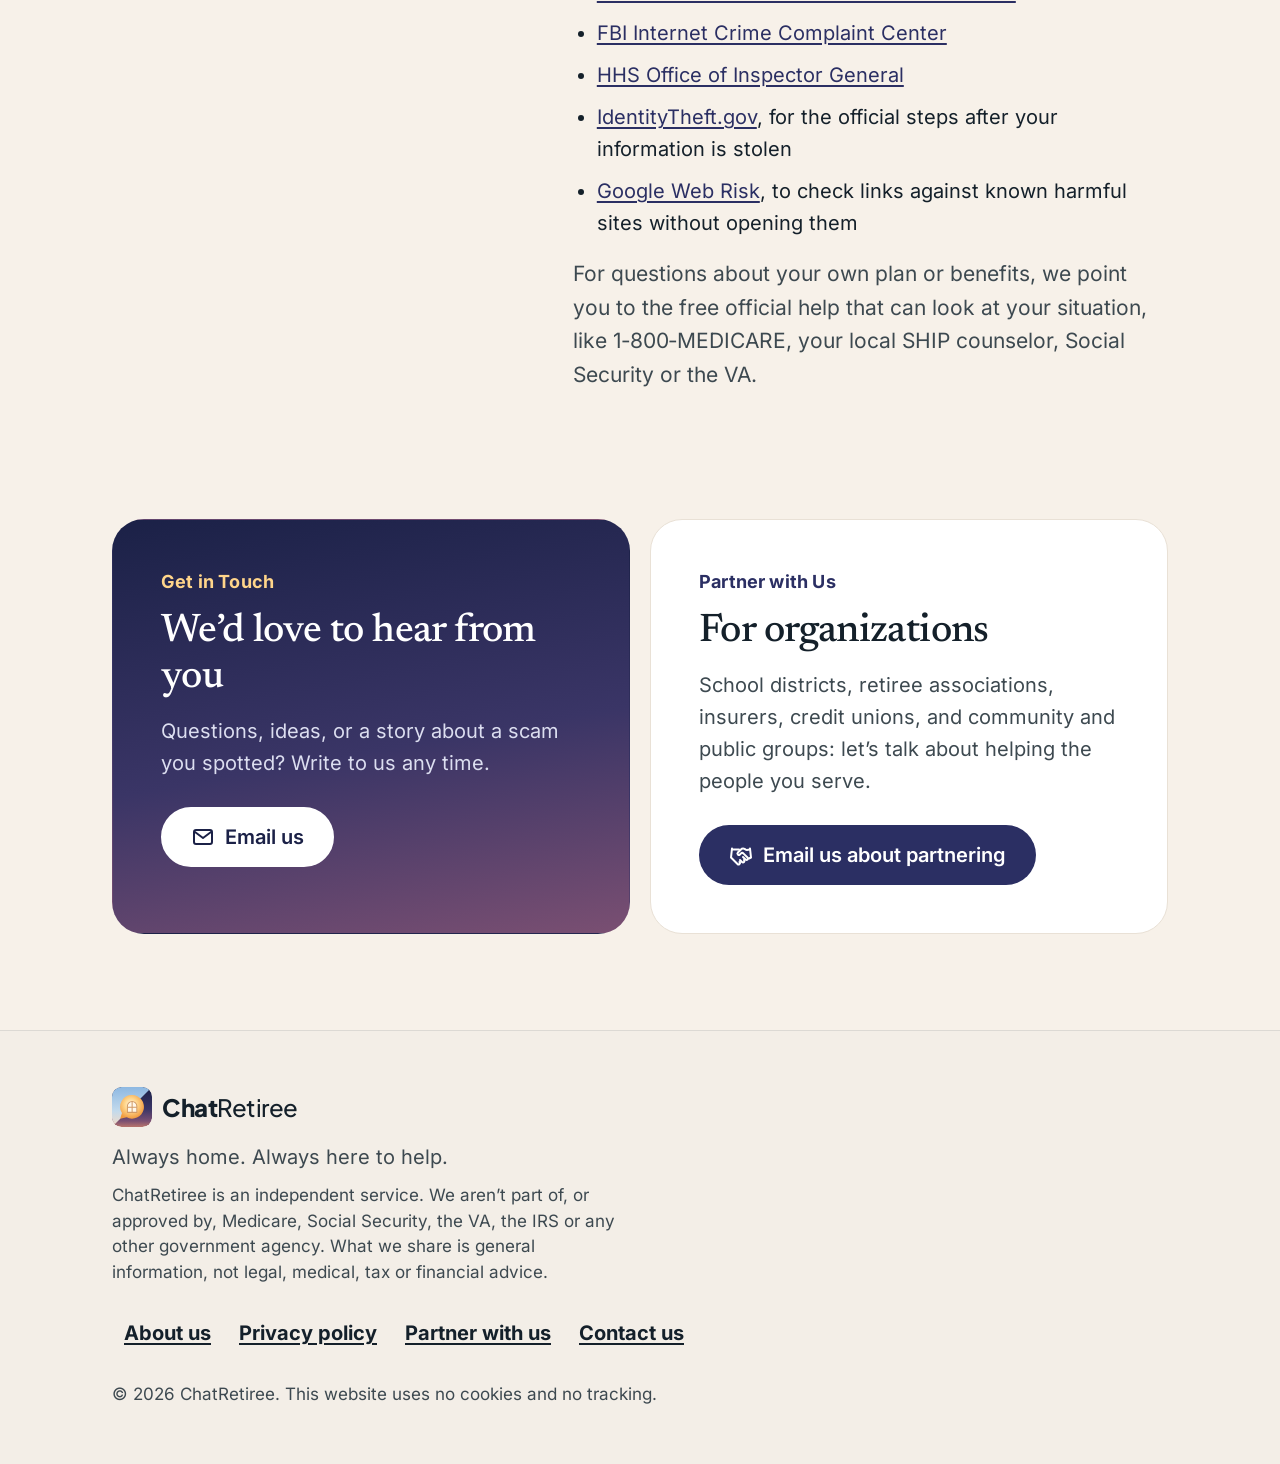
==== commit c584182a: "Privacy and footer: not part of any government agency, not advice; ask for deletion without the app " ====
--- a/about/index.html
+++ b/about/index.html
@@ -8,14 +8,14 @@
 <meta name="theme-color" content="#F7F1E9">
 <meta property="og:title" content="About us · ChatRetiree">
 <meta property="og:description" content="Why we built ChatRetiree, what we believe, and where our answers come from.">
-<meta property="og:image" content="https://chatretiree.com/assets/icon.png?v=46">
-<link rel="icon" href="../assets/favicon.png?v=46" type="image/png">
-<link rel="apple-touch-icon" href="../assets/icon.png?v=46">
+<meta property="og:image" content="https://chatretiree.com/assets/icon.png?v=47">
+<link rel="icon" href="../assets/favicon.png?v=47" type="image/png">
+<link rel="apple-touch-icon" href="../assets/icon.png?v=47">
 <link rel="preload" href="../assets/fonts/Inter_400Regular.woff2" as="font" type="font/woff2" crossorigin>
 <link rel="preload" href="../assets/fonts/Inter_700Bold.woff2" as="font" type="font/woff2" crossorigin>
 <link rel="preload" href="../assets/fonts/Newsreader_400Regular.woff2" as="font" type="font/woff2" crossorigin>
-<link rel="stylesheet" href="../assets/site.css?v=46">
-<script src="../assets/site.js?v=46"></script>
+<link rel="stylesheet" href="../assets/site.css?v=47">
+<script src="../assets/site.js?v=47"></script>
 
 </head>
 <body>
@@ -38,7 +38,7 @@
   <div class="wrap a-hero-copy">
     <p class="h-eyebrow">About <span class="wm"><b>Chat</b>Retiree</span></p>
     <h1 id="about-h">Clear answers, and a calm second look, whenever you need one.</h1>
-    <p class="a-lead">ChatRetiree helps you check a message before you act, understand Medicare and Social Security in plain words, keep up with the scams going around, and know what to do if a scam already happened. It works like a knowledgeable friend: it looks at things with you and lets you decide.</p>
+    <p class="a-lead">ChatRetiree helps you check a message before you act, understand Medicare, Social Security, taxes and other benefits in plain words, keep up with the scams going around, and know what to do if a scam already happened. It works like a knowledgeable friend: it looks at things with you and lets you decide.</p>
   </div>
   <p class="a-credit">Photo by Vitaly Gariev on <a href="https://unsplash.com/photos/elderly-woman-smiling-while-looking-at-smartphone-cHbyGVOQspk" rel="noopener">Unsplash</a></p>
 </section>
@@ -60,7 +60,7 @@
     <p class="h-eyebrow">Our Promises</p>
     <h2 id="promise-h">What you can count on</h2>
     <ul class="a-promises">
-      <li><svg viewBox="0 0 24 24" fill="none" stroke="currentColor" stroke-width="2" stroke-linecap="round" stroke-linejoin="round" aria-hidden="true" focusable="false"><circle cx="12" cy="12" r="9.5"/><path d="m8 12.5 2.8 2.8L16.5 9.5"/></svg><div><h3>Official sources only</h3><p>Medicare answers come from the official Medicare guides, and Social Security answers from Social Security’s own publications. Scam news comes from the FTC, the FBI and the U.S. Department of Health and Human Services, and help after a scam follows the FTC and IdentityTheft.gov.</p></div></li>
+      <li><svg viewBox="0 0 24 24" fill="none" stroke="currentColor" stroke-width="2" stroke-linecap="round" stroke-linejoin="round" aria-hidden="true" focusable="false"><circle cx="12" cy="12" r="9.5"/><path d="m8 12.5 2.8 2.8L16.5 9.5"/></svg><div><h3>Official sources only</h3><p>Medicare answers come from the official Medicare guides, and Social Security answers from Social Security’s own publications. Tax answers come from IRS publications, veterans answers from the VA, and help program and housing answers from the agencies that run them. Scam news comes from the FTC, the FBI and the U.S. Department of Health and Human Services, and help after a scam follows the FTC and IdentityTheft.gov.</p></div></li>
       <li><svg viewBox="0 0 24 24" fill="none" stroke="currentColor" stroke-width="2" stroke-linecap="round" stroke-linejoin="round" aria-hidden="true" focusable="false"><circle cx="12" cy="12" r="9.5"/><path d="m8 12.5 2.8 2.8L16.5 9.5"/></svg><div><h3>Plain words</h3><p>No jargon and no alarm bells. Just what we found and what we’d do next.</p></div></li>
       <li><svg viewBox="0 0 24 24" fill="none" stroke="currentColor" stroke-width="2" stroke-linecap="round" stroke-linejoin="round" aria-hidden="true" focusable="false"><circle cx="12" cy="12" r="9.5"/><path d="m8 12.5 2.8 2.8L16.5 9.5"/></svg><div><h3>Honest about what we don’t know</h3><p>We never call anything “safe.” When we can’t tell, or the official sources don’t cover something, we say so.</p></div></li>
       <li><svg viewBox="0 0 24 24" fill="none" stroke="currentColor" stroke-width="2" stroke-linecap="round" stroke-linejoin="round" aria-hidden="true" focusable="false"><circle cx="12" cy="12" r="9.5"/><path d="m8 12.5 2.8 2.8L16.5 9.5"/></svg><div><h3>You stay in charge</h3><p>We suggest next steps. You decide. Nothing is sent to anyone unless you press send.</p></div></li>
@@ -78,13 +78,16 @@
       <ul class="a-src">
         <li><a href="https://www.medicare.gov/" rel="noopener">Medicare.gov</a>, including the official “Medicare &amp; You” handbook and guides</li>
         <li><a href="https://www.ssa.gov/pubs/" rel="noopener">Social Security publications</a> from SSA.gov</li>
+        <li><a href="https://www.irs.gov/" rel="noopener">IRS publications</a>, for retirement tax questions</li>
+        <li><a href="https://www.va.gov/" rel="noopener">VA.gov</a>, for veterans benefits</li>
+        <li>Official pages from USDA, HHS, the FCC, the Consumer Financial Protection Bureau and the Department of Energy, for help programs like SNAP, heating help and Lifeline, and for housing and staying home</li>
         <li><a href="https://consumer.ftc.gov/consumer-alerts" rel="noopener">Federal Trade Commission consumer alerts</a></li>
         <li><a href="https://www.ic3.gov/" rel="noopener">FBI Internet Crime Complaint Center</a></li>
         <li><a href="https://oig.hhs.gov/" rel="noopener">HHS Office of Inspector General</a></li>
         <li><a href="https://www.identitytheft.gov/" rel="noopener">IdentityTheft.gov</a>, for the official steps after your information is stolen</li>
         <li><a href="https://cloud.google.com/web-risk" rel="noopener">Google Web Risk</a>, to check links against known harmful sites without opening them</li>
       </ul>
-      <p>For questions about your own plan or benefits, we point you to the free official help that can look at your situation: 1‑800‑MEDICARE, your local SHIP counselor, or Social Security.</p>
+      <p>For questions about your own plan or benefits, we point you to the free official help that can look at your situation, like 1‑800‑MEDICARE, your local SHIP counselor, Social Security or the VA.</p>
     </div>
   </div>
 </section>
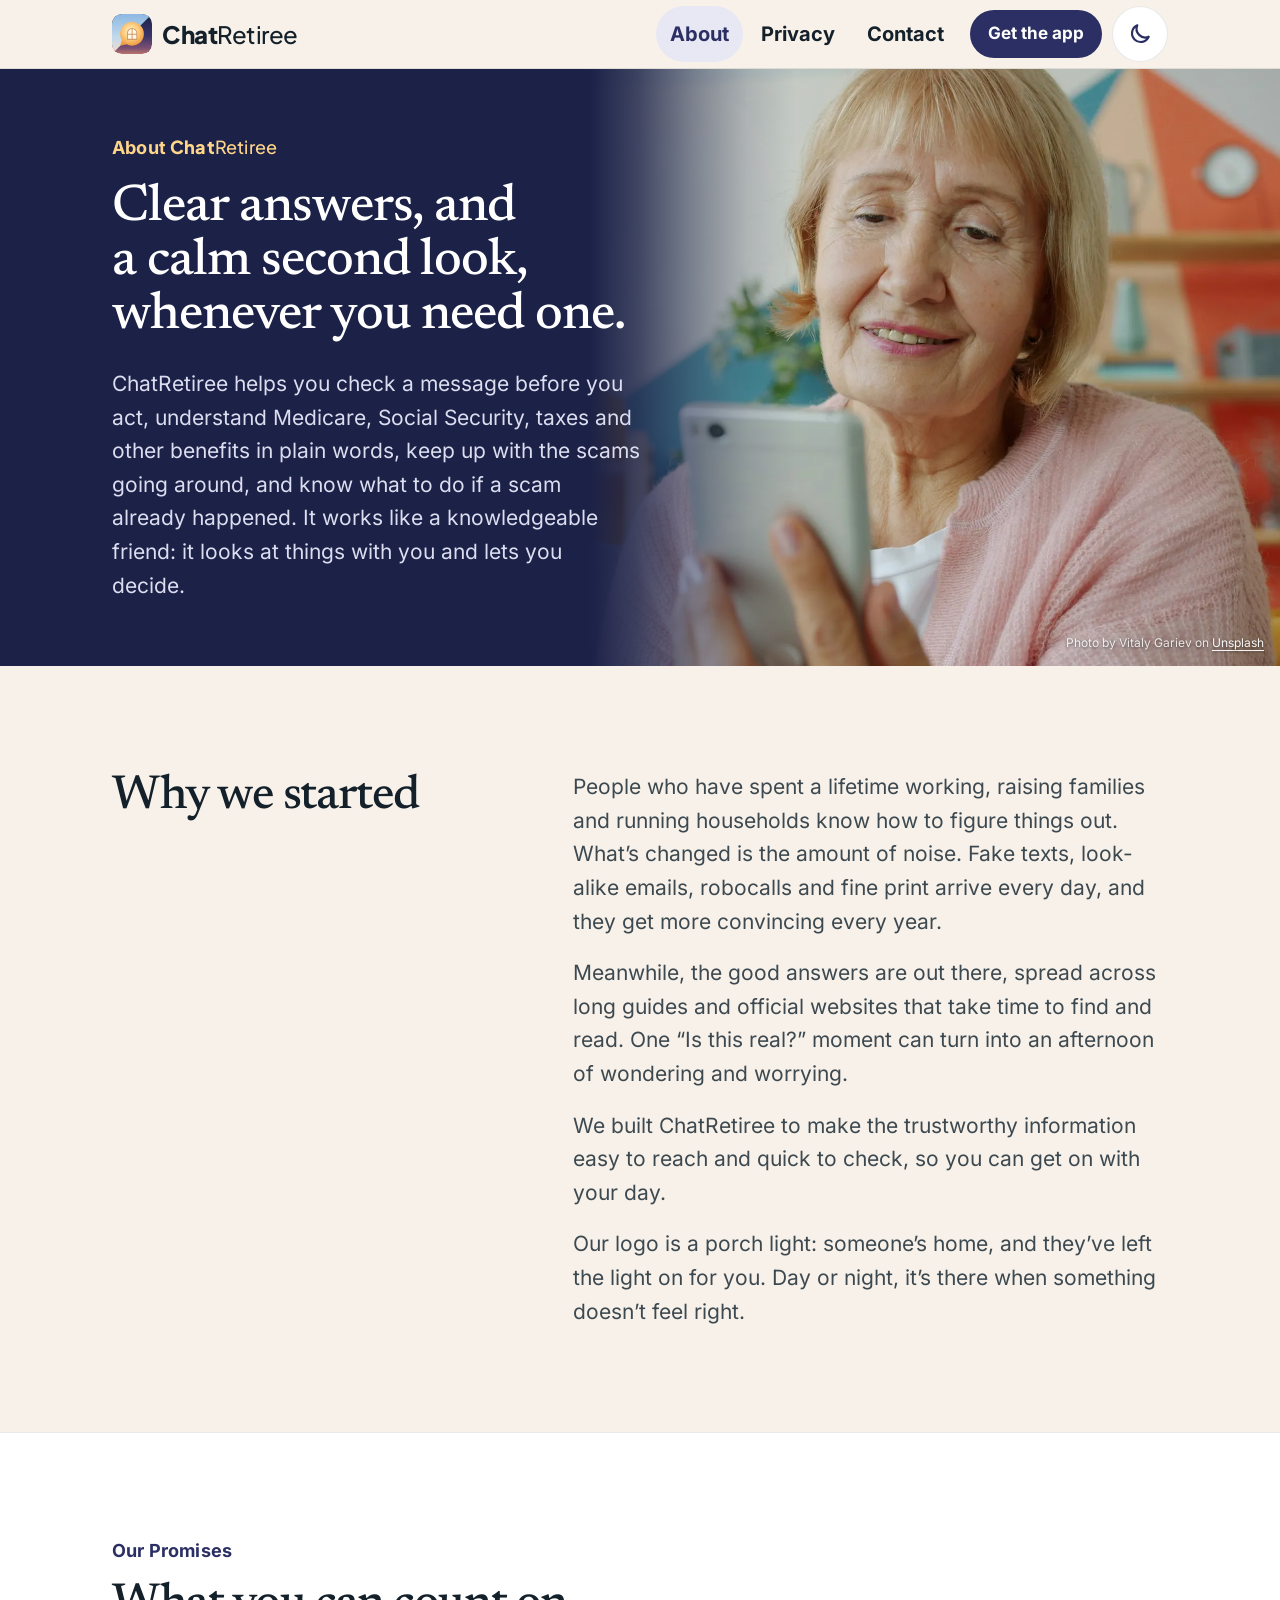
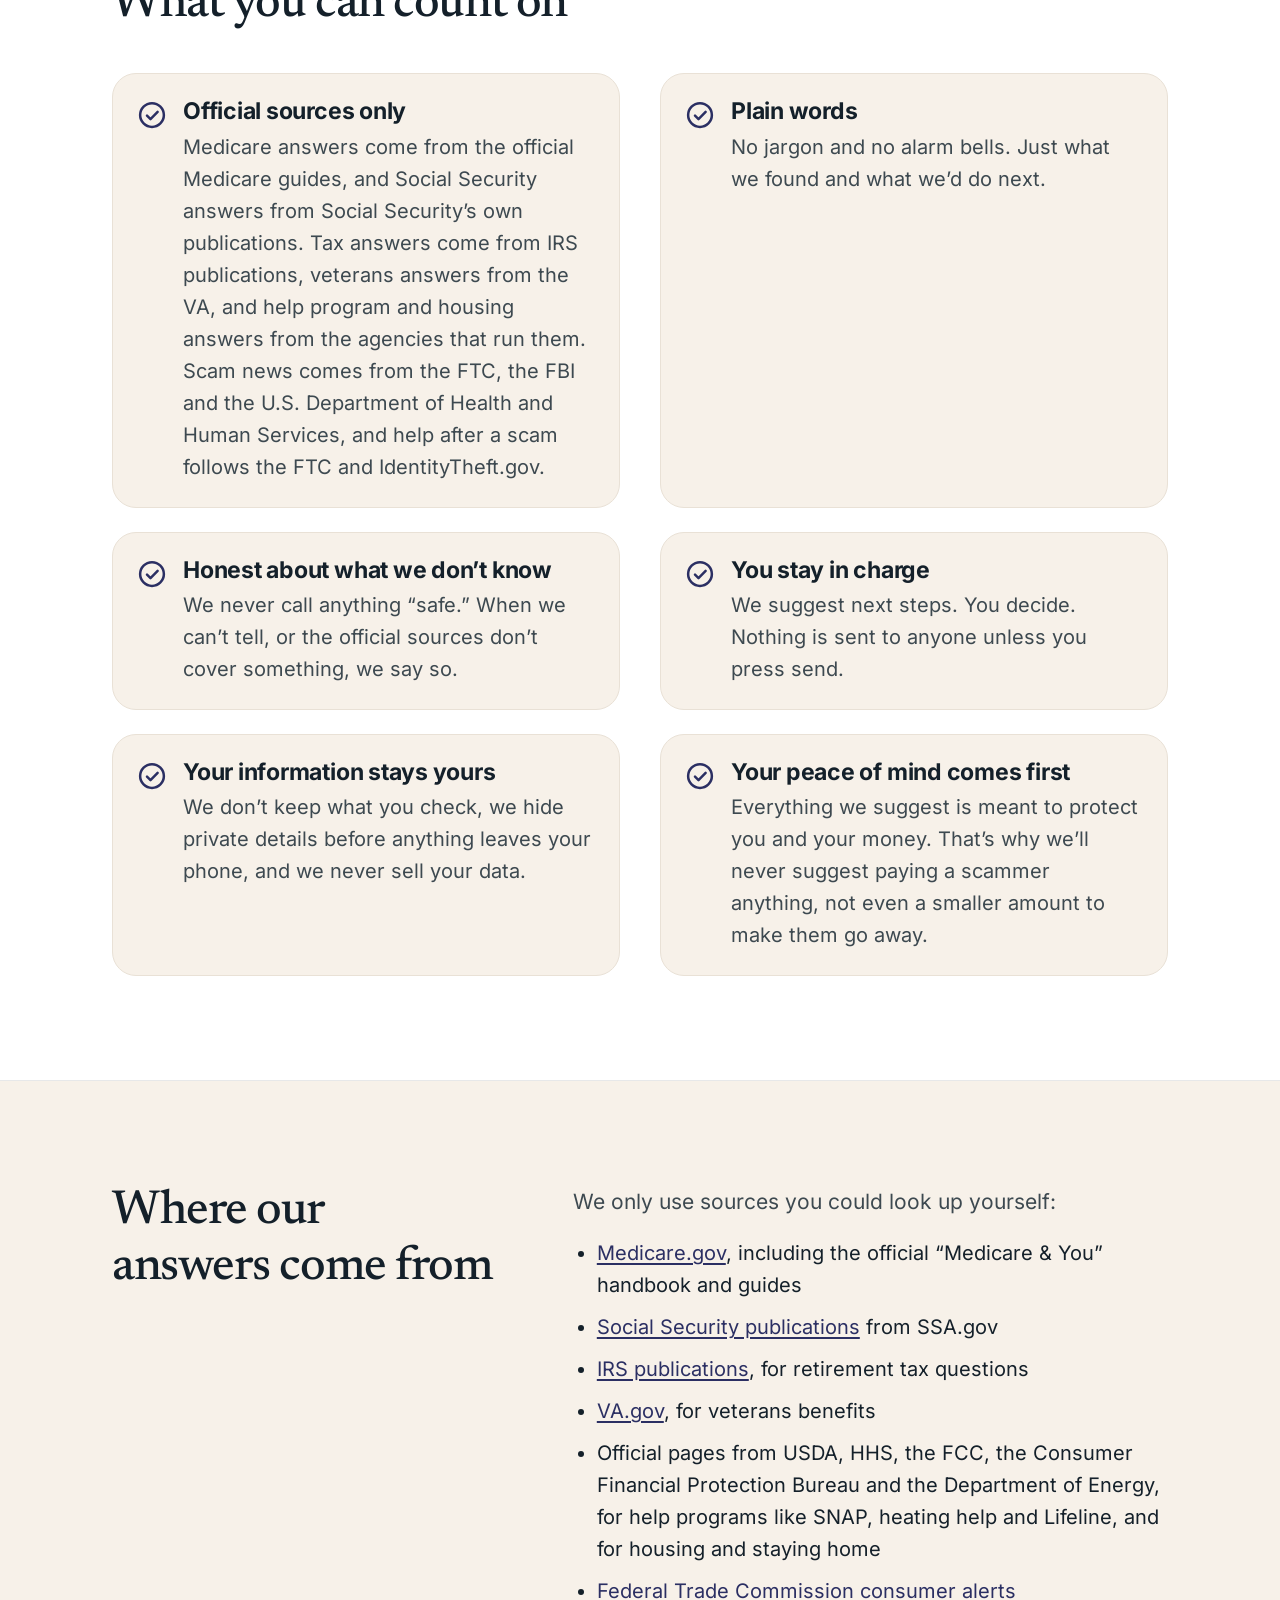
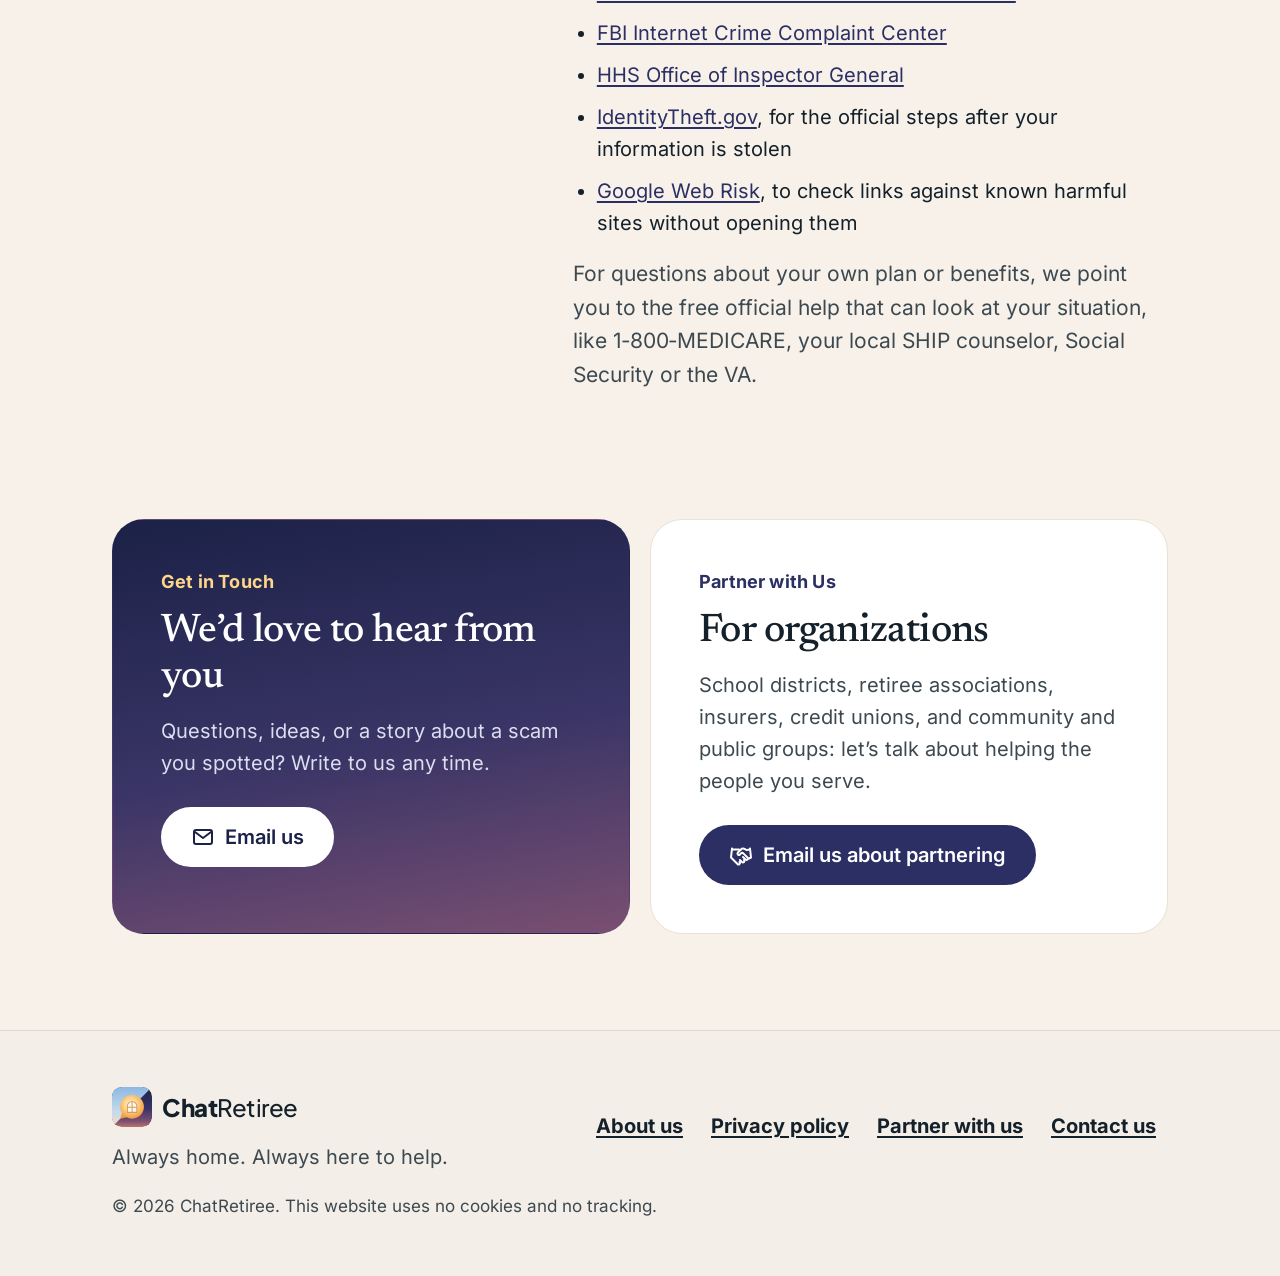
==== commit 97b88e99: ""Scams" is now "Scam check": wording and fresh app screens Co-Authored-By: Claude Opus 5.5 <noreply@" ====
--- a/about/index.html
+++ b/about/index.html
@@ -8,14 +8,14 @@
 <meta name="theme-color" content="#F7F1E9">
 <meta property="og:title" content="About us · ChatRetiree">
 <meta property="og:description" content="Why we built ChatRetiree, what we believe, and where our answers come from.">
-<meta property="og:image" content="https://chatretiree.com/assets/icon.png?v=47">
-<link rel="icon" href="../assets/favicon.png?v=47" type="image/png">
-<link rel="apple-touch-icon" href="../assets/icon.png?v=47">
+<meta property="og:image" content="https://chatretiree.com/assets/icon.png?v=48">
+<link rel="icon" href="../assets/favicon.png?v=48" type="image/png">
+<link rel="apple-touch-icon" href="../assets/icon.png?v=48">
 <link rel="preload" href="../assets/fonts/Inter_400Regular.woff2" as="font" type="font/woff2" crossorigin>
 <link rel="preload" href="../assets/fonts/Inter_700Bold.woff2" as="font" type="font/woff2" crossorigin>
 <link rel="preload" href="../assets/fonts/Newsreader_400Regular.woff2" as="font" type="font/woff2" crossorigin>
-<link rel="stylesheet" href="../assets/site.css?v=47">
-<script src="../assets/site.js?v=47"></script>
+<link rel="stylesheet" href="../assets/site.css?v=48">
+<script src="../assets/site.js?v=48"></script>
 
 </head>
 <body>
@@ -114,7 +114,6 @@
   <div>
     <a class="brand" href="../" aria-label="ChatRetiree home"><svg viewBox="0 0 120 120" aria-hidden="true" focusable="false"><clipPath id="crClip"><rect width="120" height="120" rx="28"/></clipPath><g clip-path="url(#crClip)"><rect width="120" height="120" fill="url(#crDusk)"/><path d="M0 0H120L0 120z" fill="url(#crDay)"/></g><g transform="translate(-10.29 -6.31) scale(1.1778)"><path d="M60 26a30 30 0 1 1-13.8 56.6L29.5 86.5l4.6-14.6A30 30 0 0 1 60 26z" fill="url(#crGlow)"/><path d="M48 70V54a12 12 0 0 1 24 0v16z" fill="#FFF8EA" stroke="#D29B66" stroke-width="2.6" stroke-linejoin="round"/><path d="M60 42v28M48 57h24" stroke="#D29B66" stroke-width="2.6"/></g></svg><span><b>Chat</b>Retiree</span></a>
     <p class="tag">Always home. Always here to help.</p>
-    <p class="indep">ChatRetiree is an independent service. We aren’t part of, or approved by, Medicare, Social Security, the VA, the IRS or any other government agency. What we share is general information, not legal, medical, tax or financial advice.</p>
   </div>
   <nav aria-label="Footer">
     <a href="../about/" aria-current="page">About us</a>
